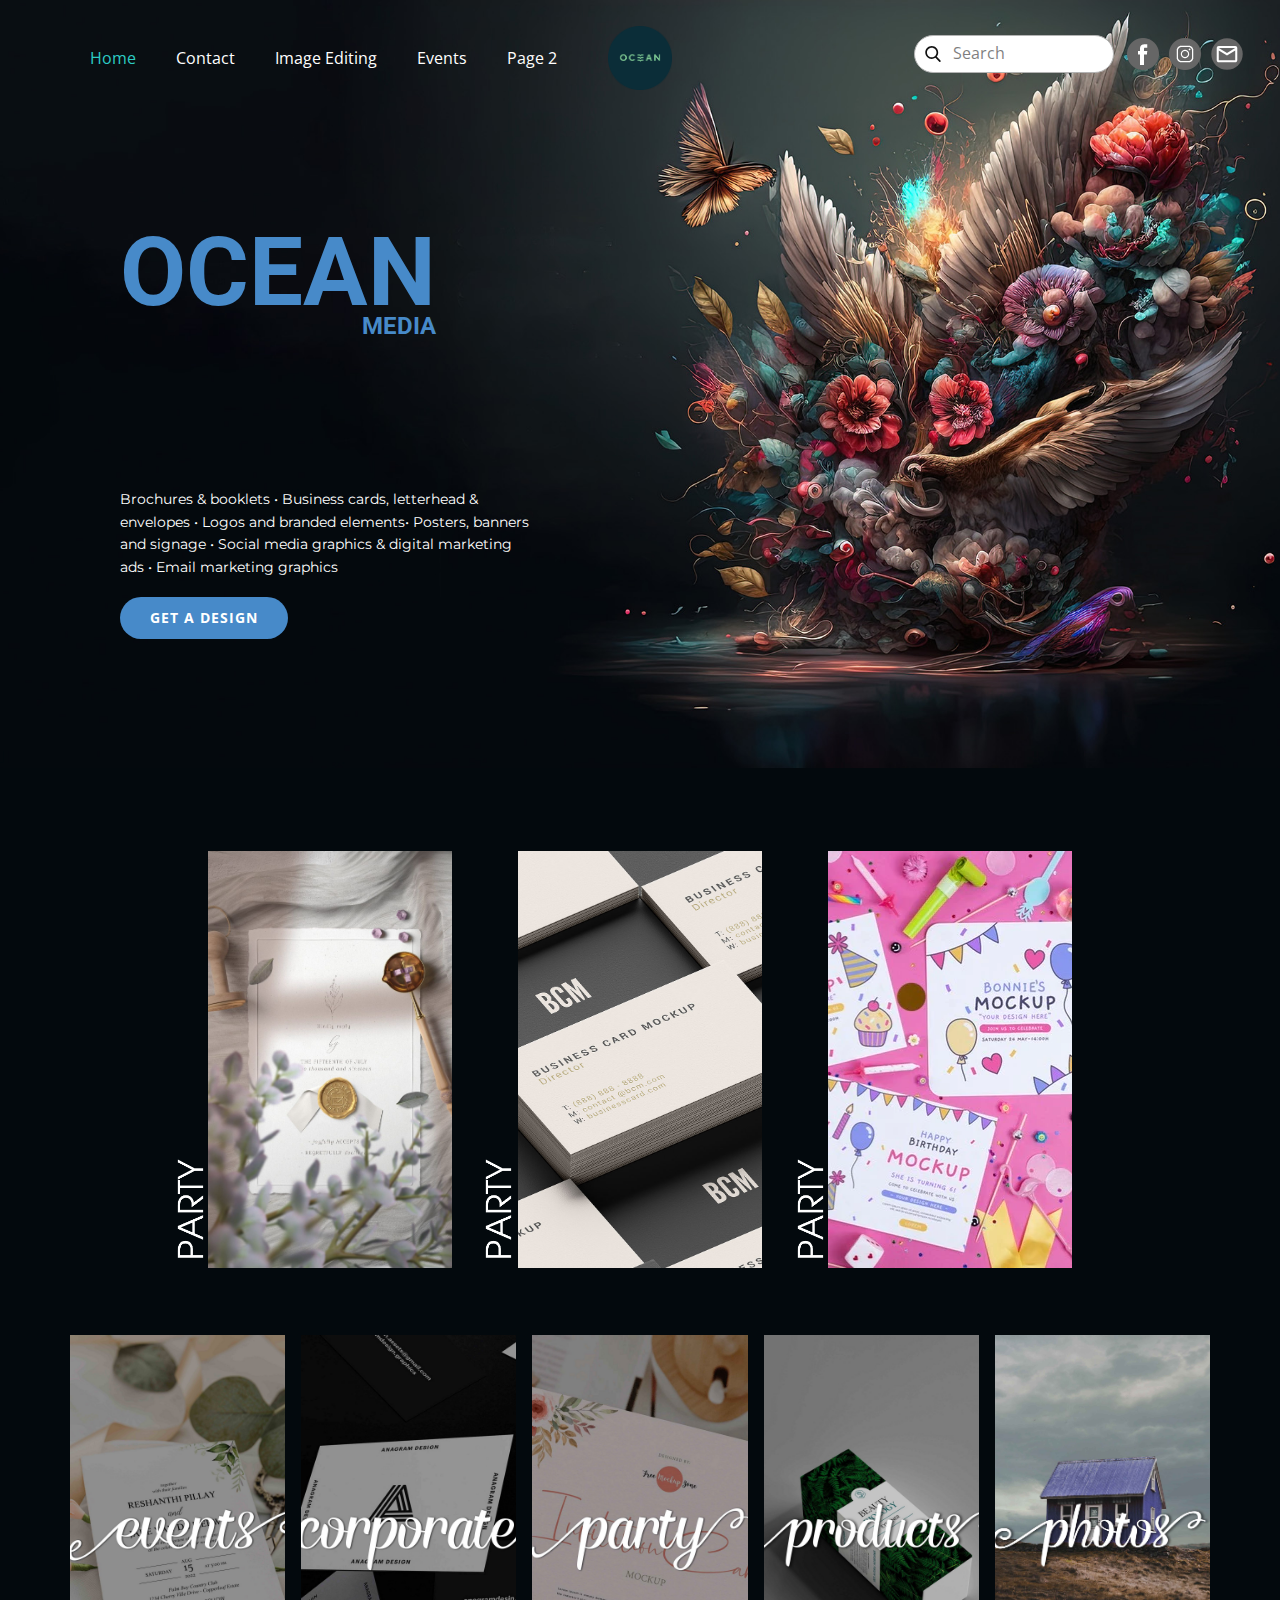
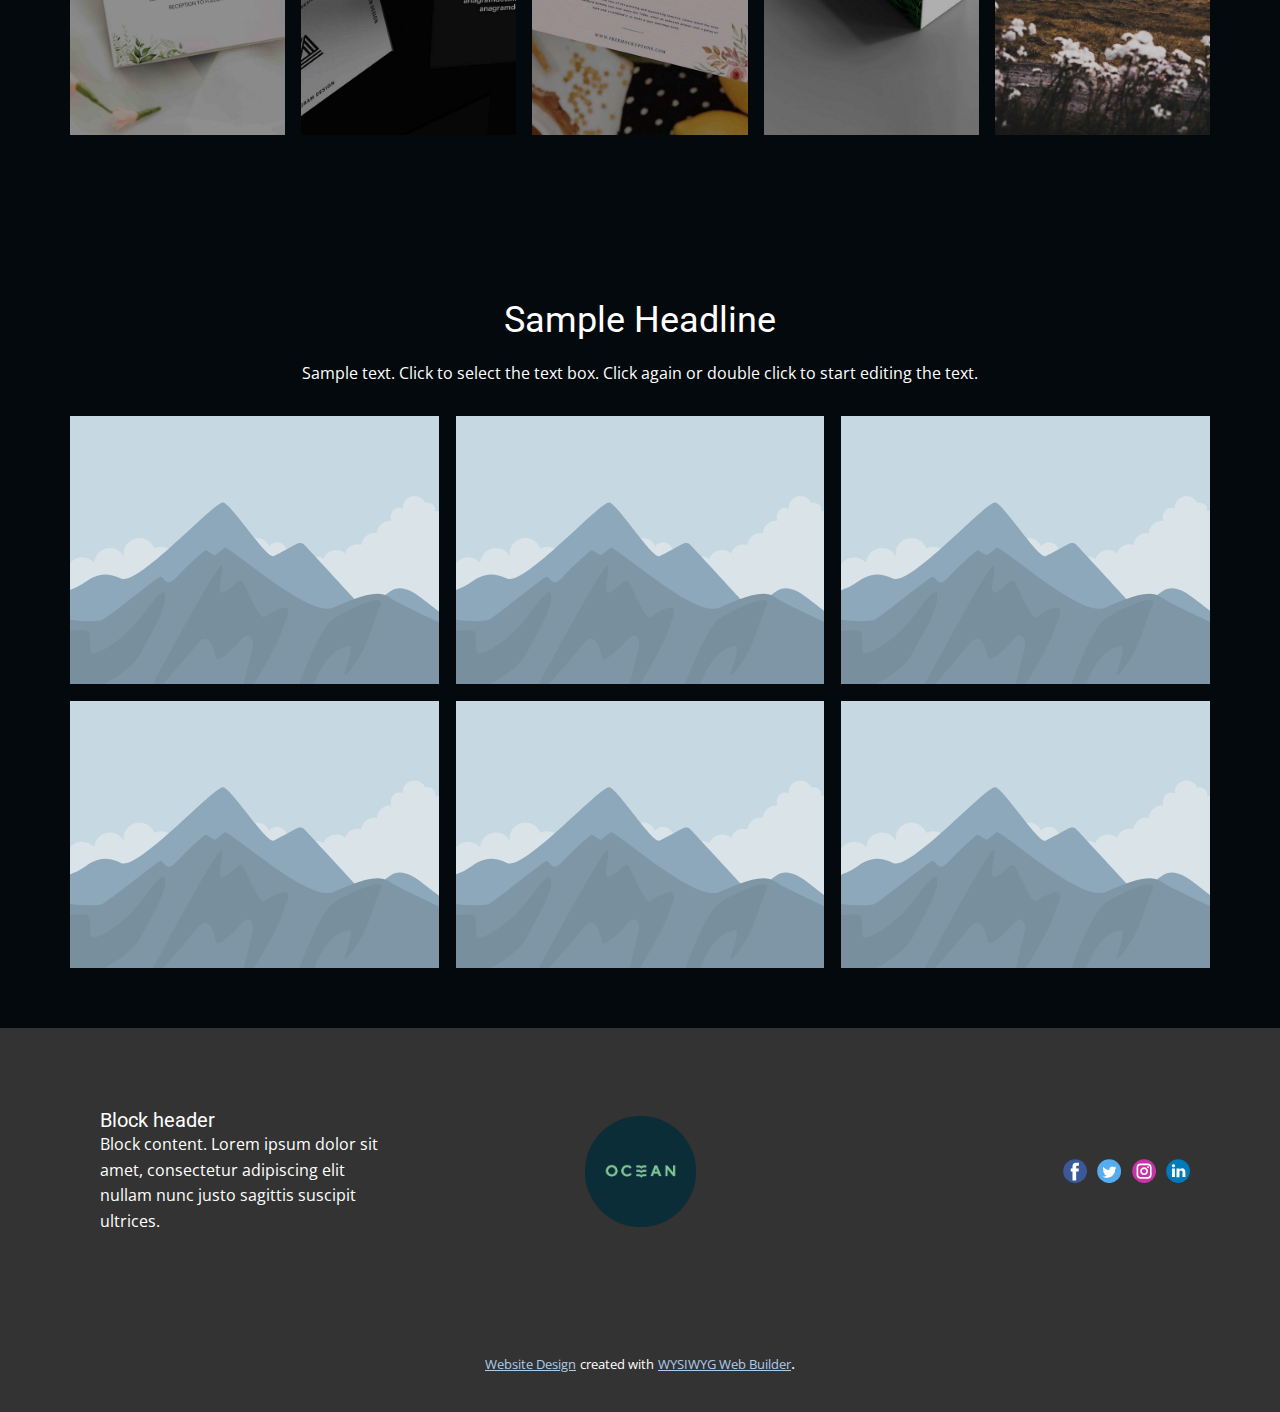
==== index.html @ 2e153760 "web" ====
<!DOCTYPE html>
<html style="font-size: 16px;" lang="en"><head>
    <meta name="viewport" content="width=device-width, initial-scale=1.0">
    <meta charset="utf-8">
    <meta name="keywords" content="OCEAN">
    <meta name="description" content="">
    <title>Home</title>
    <link rel="stylesheet" href="nicepage.css" media="screen">
<link rel="stylesheet" href="Home.css" media="screen">
    <script class="u-script" type="text/javascript" src="jquery.js" defer=""></script>
    <script class="u-script" type="text/javascript" src="nicepage.js" defer=""></script>
    <meta name="generator" content="Nicepage 5.3.2, nicepage.com">
    <link id="u-theme-google-font" rel="stylesheet" href="https://fonts.googleapis.com/css?family=Roboto:100,100i,300,300i,400,400i,500,500i,700,700i,900,900i|Open+Sans:300,300i,400,400i,500,500i,600,600i,700,700i,800,800i">
    <link id="u-page-google-font" rel="stylesheet" href="https://fonts.googleapis.com/css?family=Montserrat:100,100i,200,200i,300,300i,400,400i,500,500i,600,600i,700,700i,800,800i,900,900i">
    
    
    
    
    <script type="application/ld+json">{
		"@context": "http://schema.org",
		"@type": "Organization",
		"name": "",
		"logo": "images/OCEANLogoRound.png",
		"sameAs": [
				"https://facebook.com/name",
				"https://instagram.com/name"
		]
}</script>
    <meta name="theme-color" content="#478ac9">
    <meta property="og:title" content="Home">
    <meta property="og:type" content="website">
  </head>
  <body data-home-page="Home.html" data-home-page-title="Home" class="u-body u-overlap u-xl-mode" data-lang="en"><header class="u-clearfix u-header u-header" id="sec-d902"><div class="u-clearfix u-sheet u-sheet-1">
        <a href="https://nicepage.com" class="u-image u-logo u-image-1" data-image-width="2146" data-image-height="2146">
          <img src="images/OCEANLogoRound.png" class="u-logo-image u-logo-image-1">
        </a>
        <nav class="u-menu u-menu-dropdown u-offcanvas u-menu-1">
          <div class="menu-collapse" style="font-size: 1rem; letter-spacing: 0px;">
            <a class="u-button-style u-custom-left-right-menu-spacing u-custom-padding-bottom u-custom-text-active-color u-custom-text-color u-custom-text-hover-color u-custom-top-bottom-menu-spacing u-nav-link u-text-active-palette-1-base u-text-hover-palette-2-base" href="#">
              <svg class="u-svg-link" viewBox="0 0 24 24"><use xmlns:xlink="http://www.w3.org/1999/xlink" xlink:href="#menu-hamburger"></use></svg>
              <svg class="u-svg-content" version="1.1" id="menu-hamburger" viewBox="0 0 16 16" x="0px" y="0px" xmlns:xlink="http://www.w3.org/1999/xlink" xmlns="http://www.w3.org/2000/svg"><g><rect y="1" width="16" height="2"></rect><rect y="7" width="16" height="2"></rect><rect y="13" width="16" height="2"></rect>
</g></svg>
            </a>
          </div>
          <div class="u-nav-container">
            <ul class="u-nav u-unstyled u-nav-1"><li class="u-nav-item"><a class="u-button-style u-nav-link u-text-active-palette-4-base u-text-body-alt-color u-text-hover-palette-4-base" href="Home.html" style="padding: 10px 20px;">Home</a>
</li><li class="u-nav-item"><a class="u-button-style u-nav-link u-text-active-palette-4-base u-text-body-alt-color u-text-hover-palette-4-base" href="Contact.html" style="padding: 10px 20px;">Contact</a>
</li><li class="u-nav-item"><a class="u-button-style u-nav-link u-text-active-palette-4-base u-text-body-alt-color u-text-hover-palette-4-base" href="Image-Editing.html" style="padding: 10px 20px;">Image Editing</a>
</li><li class="u-nav-item"><a class="u-button-style u-nav-link u-text-active-palette-4-base u-text-body-alt-color u-text-hover-palette-4-base" href="Events.html" style="padding: 10px 20px;">Events</a>
</li><li class="u-nav-item"><a class="u-button-style u-nav-link u-text-active-palette-4-base u-text-body-alt-color u-text-hover-palette-4-base" href="Page-2.html" style="padding: 10px 20px;">Page 2</a>
</li></ul>
          </div>
          <div class="u-nav-container-collapse">
            <div class="u-black u-container-style u-inner-container-layout u-opacity u-opacity-95 u-sidenav">
              <div class="u-inner-container-layout u-sidenav-overflow">
                <div class="u-menu-close"></div>
                <ul class="u-align-center u-nav u-popupmenu-items u-unstyled u-nav-2"><li class="u-nav-item"><a class="u-button-style u-nav-link" href="Home.html">Home</a>
</li><li class="u-nav-item"><a class="u-button-style u-nav-link" href="Contact.html">Contact</a>
</li><li class="u-nav-item"><a class="u-button-style u-nav-link" href="Image-Editing.html">Image Editing</a>
</li><li class="u-nav-item"><a class="u-button-style u-nav-link" href="Events.html">Events</a>
</li><li class="u-nav-item"><a class="u-button-style u-nav-link" href="Page-2.html">Page 2</a>
</li></ul>
              </div>
            </div>
            <div class="u-black u-menu-overlay u-opacity u-opacity-70"></div>
          </div>
        </nav>
        <form action="#" method="get" class="u-border-1 u-border-grey-30 u-radius-50 u-search u-search-left u-white u-search-1">
          <button class="u-search-button" type="submit">
            <span class="u-search-icon u-spacing-10">
              <svg class="u-svg-link" preserveAspectRatio="xMidYMin slice" viewBox="0 0 56.966 56.966"><use xmlns:xlink="http://www.w3.org/1999/xlink" xlink:href="#svg-db01"></use></svg>
              <svg xmlns="http://www.w3.org/2000/svg" xmlns:xlink="http://www.w3.org/1999/xlink" version="1.1" id="svg-db01" x="0px" y="0px" viewBox="0 0 56.966 56.966" style="enable-background:new 0 0 56.966 56.966;" xml:space="preserve" class="u-svg-content"><path d="M55.146,51.887L41.588,37.786c3.486-4.144,5.396-9.358,5.396-14.786c0-12.682-10.318-23-23-23s-23,10.318-23,23  s10.318,23,23,23c4.761,0,9.298-1.436,13.177-4.162l13.661,14.208c0.571,0.593,1.339,0.92,2.162,0.92  c0.779,0,1.518-0.297,2.079-0.837C56.255,54.982,56.293,53.08,55.146,51.887z M23.984,6c9.374,0,17,7.626,17,17s-7.626,17-17,17  s-17-7.626-17-17S14.61,6,23.984,6z"></path></svg>
            </span>
          </button>
          <input class="u-search-input" type="search" name="search" value="" placeholder="Search">
        </form>
        <div class="u-social-icons u-spacing-10 u-social-icons-1">
          <a class="u-social-url" title="facebook" target="_blank" href="https://facebook.com/name"><span class="u-file-icon u-icon u-social-facebook u-social-icon u-text-grey-60 u-icon-1"><img src="images/145802-de82f9e6.png" alt=""></span>
          </a>
          <a class="u-social-url" title="instagram" target="_blank" href="https://instagram.com/name"><span class="u-file-icon u-icon u-social-icon u-social-instagram u-text-grey-60 u-icon-2"><img src="images/3955024-5289e082.png" alt=""></span>
          </a>
          <a class="u-social-url" target="_blank" data-type="Email" title="Email" href=""><span class="u-icon u-social-email u-social-icon u-text-grey-60 u-icon-3"><svg class="u-svg-link" preserveAspectRatio="xMidYMin slice" viewBox="0 0 112 112" style=""><use xmlns:xlink="http://www.w3.org/1999/xlink" xlink:href="#svg-9b75"></use></svg><svg class="u-svg-content" viewBox="0 0 112 112" x="0" y="0" id="svg-9b75"><circle fill="currentColor" cx="56.1" cy="56.1" r="55"></circle><path id="path3864" fill="#FFFFFF" d="M27.2,28h57.6c4,0,7.2,3.2,7.2,7.2l0,0v42.7c0,3.9-3.2,7.2-7.2,7.2l0,0H27.2
	c-4,0-7.2-3.2-7.2-7.2V35.2C20,31.1,23.2,28,27.2,28 M56,52.9l28.8-17.8H27.2L56,52.9 M27.2,77.7h57.6V43.5L56,61.3L27.2,43.5V77.7z
	"></path></svg></span>
          </a>
        </div>
      </div></header>
    <section class="u-clearfix u-valign-middle u-section-1" id="sec-f934">
      <div class="u-clearfix u-expanded-width u-layout-wrap u-layout-wrap-1">
        <div class="u-layout">
          <div class="u-layout-row">
            <div class="u-container-style u-image u-layout-cell u-size-60 u-image-1" data-image-width="1920" data-image-height="1080">
              <div class="u-container-layout u-container-layout-1">
                <h1 class="u-text u-text-default u-text-palette-1-base u-text-1">OCEAN</h1>
                <h4 class="u-text u-text-default u-text-palette-1-base u-text-2">MEDIA</h4>
                <p class="u-align-left u-custom-font u-font-montserrat u-text u-text-body-alt-color u-text-3"> Brochures &amp; booklets • Business cards, letterhead &amp; envelopes • Logos and branded elements• Posters, banners and signage • Social media graphics &amp; digital marketing ads • Email marketing graphics</p>
                <a href="https://nicepage.com/website-design" class="u-border-2 u-border-grey-75 u-btn u-btn-round u-button-style u-hover-palette-1-light-1 u-palette-1-base u-radius-50 u-btn-1">GET A DESIGN</a>
              </div>
            </div>
          </div>
        </div>
      </div>
    </section>
    <section class="u-clearfix u-custom-color-1 u-section-2" id="sec-34e7">
      <div class="u-clearfix u-sheet u-sheet-1">
        <div class="u-clearfix u-gutter-66 u-layout-wrap u-layout-wrap-1">
          <div class="u-layout">
            <div class="u-layout-row">
              <div class="u-container-align-center u-container-style u-image u-layout-cell u-size-20 u-image-1" data-image-width="1538" data-image-height="2048">
                <div class="u-container-layout u-container-layout-1"></div>
              </div>
              <div class="u-container-style u-image u-layout-cell u-size-20 u-image-2" data-image-width="1600" data-image-height="1161">
                <div class="u-container-layout u-container-layout-2">
                  <img class="u-image u-image-contain u-image-default u-image-3" src="images/partytxt.png" alt="" data-image-width="131" data-image-height="477">
                </div>
              </div>
              <div class="u-container-align-center u-container-style u-image u-layout-cell u-size-20 u-image-4" data-image-width="626" data-image-height="417">
                <div class="u-container-layout u-container-layout-3"></div>
              </div>
            </div>
          </div>
        </div>
        <img class="u-image u-image-contain u-image-default u-image-5" src="images/partytxt.png" alt="" data-image-width="131" data-image-height="477">
        <img class="u-image u-image-contain u-image-default u-image-6" src="images/partytxt.png" alt="" data-image-width="131" data-image-height="477">
        <div class="u-clearfix u-expanded-width u-gutter-16 u-layout-wrap u-layout-wrap-2">
          <div class="u-layout">
            <div class="u-layout-row">
              <div class="u-container-style u-image u-layout-cell u-size-12 u-image-7" data-image-width="3648" data-image-height="5472">
                <div class="u-container-layout u-container-layout-4"></div>
              </div>
              <div class="u-container-align-center u-container-style u-image u-layout-cell u-size-12 u-image-8" data-image-width="3648" data-image-height="5472">
                <div class="u-container-layout u-container-layout-5"></div>
              </div>
              <div class="u-container-align-center u-container-style u-image u-layout-cell u-size-12 u-image-9" data-image-width="3648" data-image-height="5472">
                <div class="u-container-layout u-container-layout-6"></div>
              </div>
              <div class="u-container-align-center u-container-style u-image u-layout-cell u-size-12 u-image-10" data-image-width="2480" data-image-height="3508">
                <div class="u-container-layout u-container-layout-7"></div>
              </div>
              <div class="u-container-align-center u-container-style u-image u-layout-cell u-size-12 u-image-11" data-image-width="2480" data-image-height="3508">
                <div class="u-container-layout u-container-layout-8"></div>
              </div>
            </div>
          </div>
        </div>
      </div>
    </section>
    <section class="u-align-center u-clearfix u-custom-color-1 u-section-3" id="sec-a74d">
      <div class="u-clearfix u-sheet u-valign-middle u-sheet-1">
        <h2 class="u-text u-text-default u-text-1">Sample Headline</h2>
        <p class="u-text u-text-2">Sample text. Click to select the text box. Click again or double click to start editing the text.</p>
        <div class="u-expanded-width u-gallery u-layout-grid u-lightbox u-show-text-on-hover u-gallery-1">
          <div class="u-gallery-inner u-gallery-inner-1">
            <div class="u-effect-fade u-gallery-item">
              <div class="u-back-slide">
                <img class="u-back-image u-expanded" src="[data-uri]">
              </div>
              <div class="u-over-slide u-shading u-over-slide-1">
                <h3 class="u-gallery-heading"></h3>
                <p class="u-gallery-text"></p>
              </div>
            </div>
            <div class="u-effect-fade u-gallery-item">
              <div class="u-back-slide">
                <img class="u-back-image u-expanded" src="[data-uri]">
              </div>
              <div class="u-over-slide u-shading u-over-slide-2">
                <h3 class="u-gallery-heading"></h3>
                <p class="u-gallery-text"></p>
              </div>
            </div>
            <div class="u-effect-fade u-gallery-item">
              <div class="u-back-slide">
                <img class="u-back-image u-expanded" src="[data-uri]">
              </div>
              <div class="u-over-slide u-shading u-over-slide-3">
                <h3 class="u-gallery-heading"></h3>
                <p class="u-gallery-text"></p>
              </div>
            </div>
            <div class="u-effect-fade u-gallery-item">
              <div class="u-back-slide">
                <img class="u-back-image u-expanded" src="[data-uri]">
              </div>
              <div class="u-over-slide u-shading u-over-slide-4">
                <h3 class="u-gallery-heading"></h3>
                <p class="u-gallery-text"></p>
              </div>
            </div>
            <div class="u-effect-fade u-gallery-item">
              <div class="u-back-slide">
                <img class="u-back-image u-expanded" src="[data-uri]">
              </div>
              <div class="u-over-slide u-shading u-over-slide-5">
                <h3 class="u-gallery-heading"></h3>
                <p class="u-gallery-text"></p>
              </div>
            </div>
            <div class="u-effect-fade u-gallery-item">
              <div class="u-back-slide">
                <img class="u-back-image u-expanded" src="[data-uri]">
              </div>
              <div class="u-over-slide u-shading u-over-slide-6">
                <h3 class="u-gallery-heading"></h3>
                <p class="u-gallery-text"></p>
              </div>
            </div>
          </div>
        </div>
      </div>
    </section>
    
    
    <footer class="u-clearfix u-footer u-grey-80" id="sec-b3ea"><div class="u-clearfix u-sheet u-sheet-1">
        <div class="u-clearfix u-expanded-width u-gutter-30 u-layout-wrap u-layout-wrap-1">
          <div class="u-gutter-0 u-layout">
            <div class="u-layout-row">
              <div class="u-align-center-sm u-align-center-xs u-align-left-md u-align-left-xl u-container-style u-layout-cell u-left-cell u-size-20 u-size-30-md u-layout-cell-1">
                <div class="u-container-layout u-valign-middle u-container-layout-1"><!--position-->
                  <div data-position="" class="u-position"><!--block-->
                    <div class="u-block">
                      <div class="u-block-container u-clearfix"><!--block_header-->
                        <h5 class="u-block-header u-text"><!--block_header_content--> Block header <!--/block_header_content--></h5><!--/block_header--><!--block_content-->
                        <div class="u-block-content u-text"><!--block_content_content--> Block content. Lorem ipsum dolor sit amet, consectetur adipiscing elit nullam nunc justo sagittis suscipit ultrices. <!--/block_content_content--></div><!--/block_content-->
                      </div>
                    </div><!--/block-->
                  </div><!--/position-->
                </div>
              </div>
              <div class="u-align-center-sm u-align-right-md u-container-style u-layout-cell u-size-20 u-size-30-md u-layout-cell-2">
                <div class="u-container-layout u-valign-middle u-container-layout-2">
                  <a href="https://nicepage.com" class="u-image u-logo u-image-1" data-image-width="2146" data-image-height="2146">
                    <img src="images/OCEANLogoRound.png" class="u-logo-image u-logo-image-1">
                  </a>
                </div>
              </div>
              <div class="u-align-center-sm u-align-center-xs u-align-left-md u-align-right-lg u-align-right-xl u-container-style u-layout-cell u-right-cell u-size-20 u-size-30-md u-layout-cell-3">
                <div class="u-container-layout u-valign-middle u-container-layout-3">
                  <div class="u-social-icons u-spacing-10 u-social-icons-1">
                    <a class="u-social-url" title="facebook" target="_blank" href=""><span class="u-icon u-social-facebook u-social-icon u-icon-1"><svg class="u-svg-link" preserveAspectRatio="xMidYMin slice" viewBox="0 0 112 112" style=""><use xmlns:xlink="http://www.w3.org/1999/xlink" xlink:href="#svg-a884"></use></svg><svg class="u-svg-content" viewBox="0 0 112 112" x="0" y="0" id="svg-a884"><circle fill="currentColor" cx="56.1" cy="56.1" r="55"></circle><path fill="#FFFFFF" d="M73.5,31.6h-9.1c-1.4,0-3.6,0.8-3.6,3.9v8.5h12.6L72,58.3H60.8v40.8H43.9V58.3h-8V43.9h8v-9.2
      c0-6.7,3.1-17,17-17h12.5v13.9H73.5z"></path></svg></span>
                    </a>
                    <a class="u-social-url" title="twitter" target="_blank" href=""><span class="u-icon u-social-icon u-social-twitter u-icon-2"><svg class="u-svg-link" preserveAspectRatio="xMidYMin slice" viewBox="0 0 112 112" style=""><use xmlns:xlink="http://www.w3.org/1999/xlink" xlink:href="#svg-f8f7"></use></svg><svg class="u-svg-content" viewBox="0 0 112 112" x="0" y="0" id="svg-f8f7"><circle fill="currentColor" class="st0" cx="56.1" cy="56.1" r="55"></circle><path fill="#FFFFFF" d="M83.8,47.3c0,0.6,0,1.2,0,1.7c0,17.7-13.5,38.2-38.2,38.2C38,87.2,31,85,25,81.2c1,0.1,2.1,0.2,3.2,0.2
      c6.3,0,12.1-2.1,16.7-5.7c-5.9-0.1-10.8-4-12.5-9.3c0.8,0.2,1.7,0.2,2.5,0.2c1.2,0,2.4-0.2,3.5-0.5c-6.1-1.2-10.8-6.7-10.8-13.1
      c0-0.1,0-0.1,0-0.2c1.8,1,3.9,1.6,6.1,1.7c-3.6-2.4-6-6.5-6-11.2c0-2.5,0.7-4.8,1.8-6.7c6.6,8.1,16.5,13.5,27.6,14
      c-0.2-1-0.3-2-0.3-3.1c0-7.4,6-13.4,13.4-13.4c3.9,0,7.3,1.6,9.8,4.2c3.1-0.6,5.9-1.7,8.5-3.3c-1,3.1-3.1,5.8-5.9,7.4
      c2.7-0.3,5.3-1,7.7-2.1C88.7,43,86.4,45.4,83.8,47.3z"></path></svg></span>
                    </a>
                    <a class="u-social-url" title="instagram" target="_blank" href=""><span class="u-icon u-social-icon u-social-instagram u-icon-3"><svg class="u-svg-link" preserveAspectRatio="xMidYMin slice" viewBox="0 0 112 112" style=""><use xmlns:xlink="http://www.w3.org/1999/xlink" xlink:href="#svg-184e"></use></svg><svg class="u-svg-content" viewBox="0 0 112 112" x="0" y="0" id="svg-184e"><circle fill="currentColor" cx="56.1" cy="56.1" r="55"></circle><path fill="#FFFFFF" d="M55.9,38.2c-9.9,0-17.9,8-17.9,17.9C38,66,46,74,55.9,74c9.9,0,17.9-8,17.9-17.9C73.8,46.2,65.8,38.2,55.9,38.2
      z M55.9,66.4c-5.7,0-10.3-4.6-10.3-10.3c-0.1-5.7,4.6-10.3,10.3-10.3c5.7,0,10.3,4.6,10.3,10.3C66.2,61.8,61.6,66.4,55.9,66.4z"></path><path fill="#FFFFFF" d="M74.3,33.5c-2.3,0-4.2,1.9-4.2,4.2s1.9,4.2,4.2,4.2s4.2-1.9,4.2-4.2S76.6,33.5,74.3,33.5z"></path><path fill="#FFFFFF" d="M73.1,21.3H38.6c-9.7,0-17.5,7.9-17.5,17.5v34.5c0,9.7,7.9,17.6,17.5,17.6h34.5c9.7,0,17.5-7.9,17.5-17.5V38.8
      C90.6,29.1,82.7,21.3,73.1,21.3z M83,73.3c0,5.5-4.5,9.9-9.9,9.9H38.6c-5.5,0-9.9-4.5-9.9-9.9V38.8c0-5.5,4.5-9.9,9.9-9.9h34.5
      c5.5,0,9.9,4.5,9.9,9.9V73.3z"></path></svg></span>
                    </a>
                    <a class="u-social-url" title="linkedin" target="_blank" href=""><span class="u-icon u-social-icon u-social-linkedin u-icon-4"><svg class="u-svg-link" preserveAspectRatio="xMidYMin slice" viewBox="0 0 112 112" style=""><use xmlns:xlink="http://www.w3.org/1999/xlink" xlink:href="#svg-9652"></use></svg><svg class="u-svg-content" viewBox="0 0 112 112" x="0" y="0" id="svg-9652"><circle fill="currentColor" cx="56.1" cy="56.1" r="55"></circle><path fill="#FFFFFF" d="M41.3,83.7H27.9V43.4h13.4V83.7z M34.6,37.9L34.6,37.9c-4.6,0-7.5-3.1-7.5-7c0-4,3-7,7.6-7s7.4,3,7.5,7
      C42.2,34.8,39.2,37.9,34.6,37.9z M89.6,83.7H76.2V62.2c0-5.4-1.9-9.1-6.8-9.1c-3.7,0-5.9,2.5-6.9,4.9c-0.4,0.9-0.4,2.1-0.4,3.3v22.5
      H48.7c0,0,0.2-36.5,0-40.3h13.4v5.7c1.8-2.7,5-6.7,12.1-6.7c8.8,0,15.4,5.8,15.4,18.1V83.7z"></path></svg></span>
                    </a>
                  </div>
                </div>
              </div>
            </div>
          </div>
        </div>
      </div></footer>
    <section class="u-backlink u-clearfix u-grey-80">
      <a class="u-link" href="https://nicepage.com/website-design" target="_blank">
        <span>Website Design</span>
      </a>
      <p class="u-text">
        <span>created with</span>
      </p>
      <a class="u-link" href="" target="_blank">
        <span>WYSIWYG Web Builder</span>
      </a>. 
    </section>
  
</body></html>
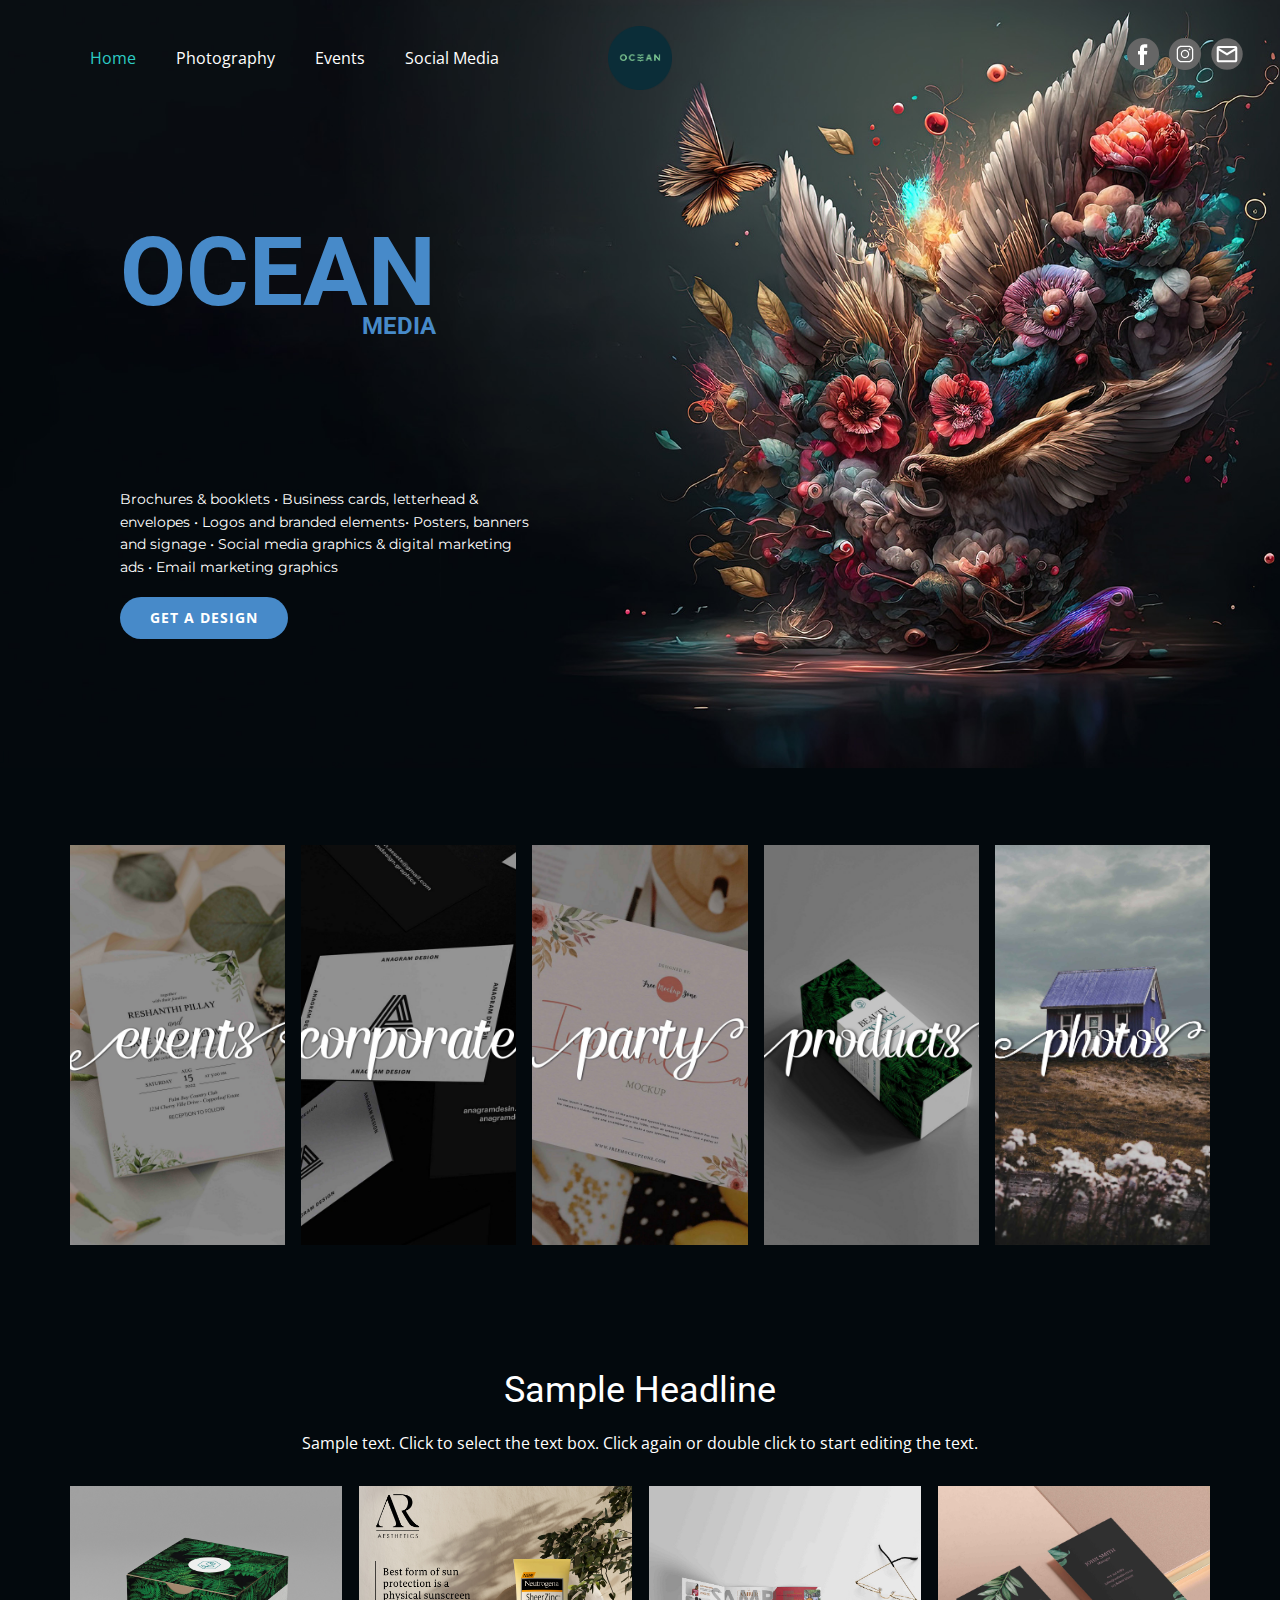
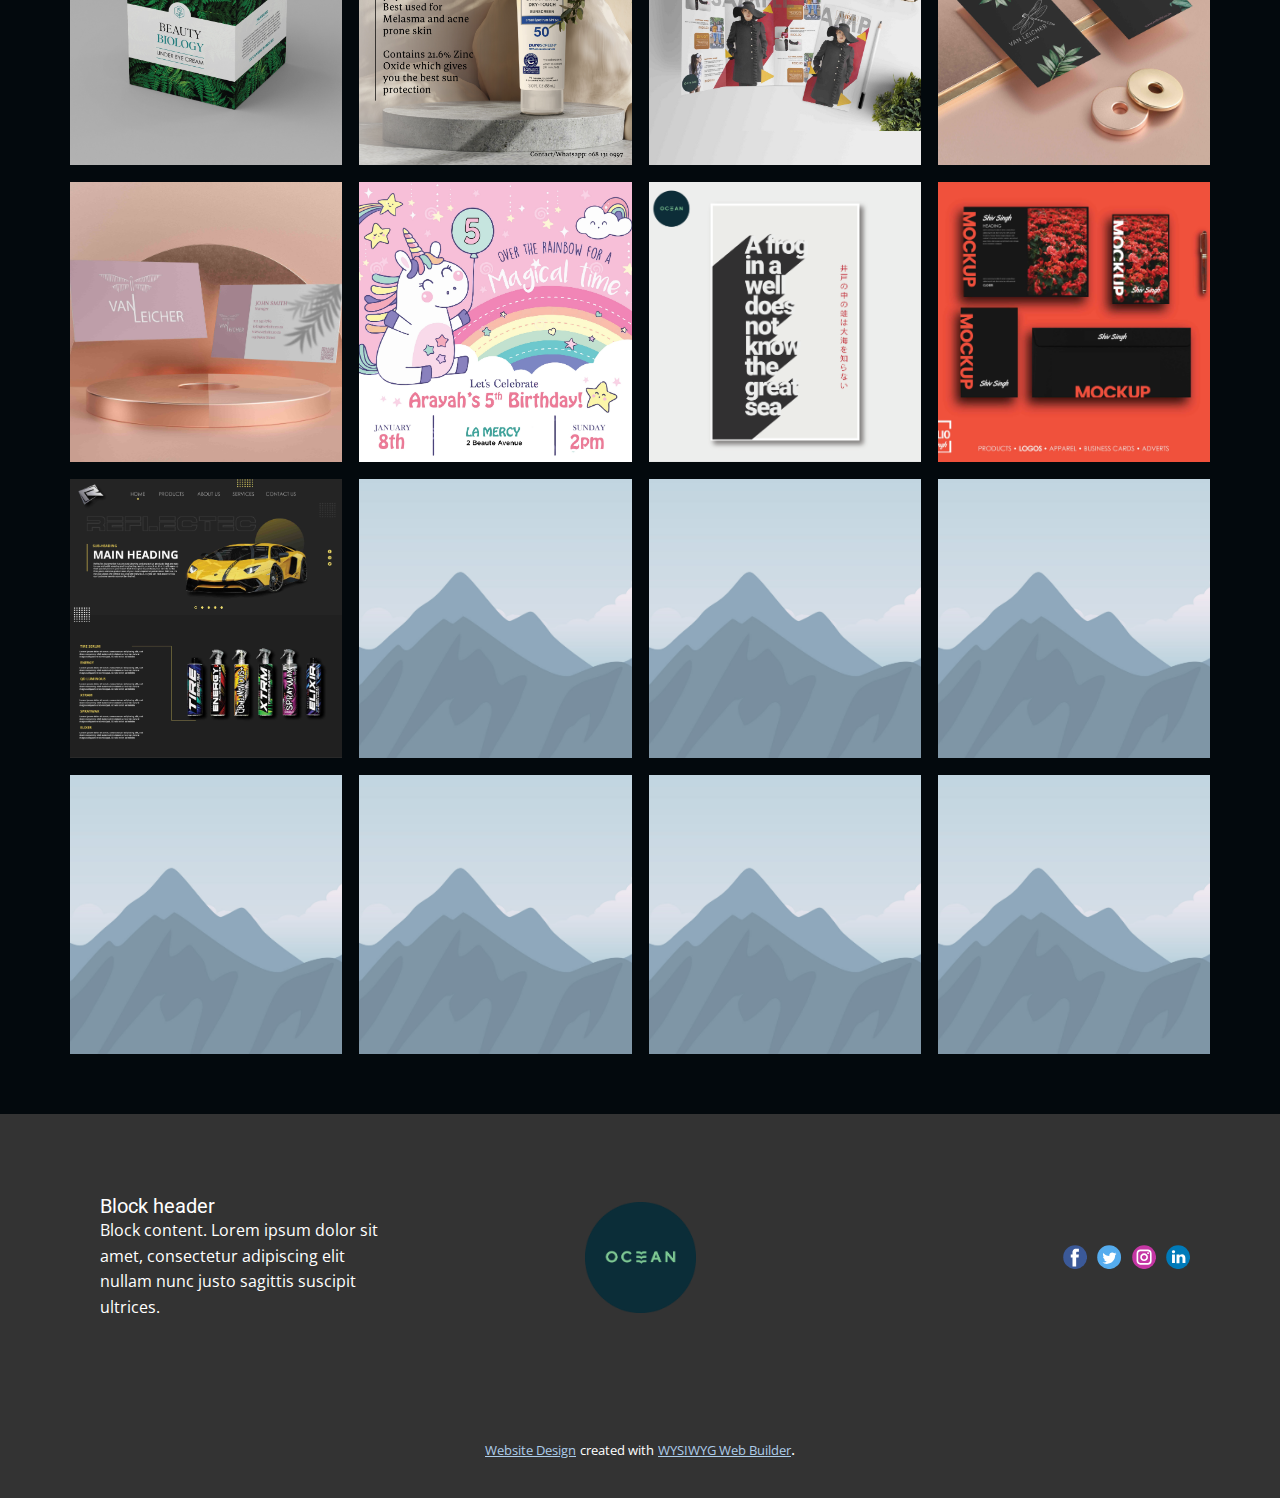
==== commit 36dd6bce: "Update" ====
--- a/index.html
+++ b/index.html
@@ -9,7 +9,7 @@
 <link rel="stylesheet" href="Home.css" media="screen">
     <script class="u-script" type="text/javascript" src="jquery.js" defer=""></script>
     <script class="u-script" type="text/javascript" src="nicepage.js" defer=""></script>
-    <meta name="generator" content="Nicepage 5.3.2, nicepage.com">
+    <meta name="generator" content="Nicepage 5.4.4, nicepage.com">
     <link id="u-theme-google-font" rel="stylesheet" href="https://fonts.googleapis.com/css?family=Roboto:100,100i,300,300i,400,400i,500,500i,700,700i,900,900i|Open+Sans:300,300i,400,400i,500,500i,600,600i,700,700i,800,800i">
     <link id="u-page-google-font" rel="stylesheet" href="https://fonts.googleapis.com/css?family=Montserrat:100,100i,200,200i,300,300i,400,400i,500,500i,600,600i,700,700i,800,800i,900,900i">
     
@@ -29,7 +29,7 @@
     <meta name="theme-color" content="#478ac9">
     <meta property="og:title" content="Home">
     <meta property="og:type" content="website">
-  </head>
+  <meta data-intl-tel-input-cdn-path="intlTelInput/"></head>
   <body data-home-page="Home.html" data-home-page-title="Home" class="u-body u-overlap u-xl-mode" data-lang="en"><header class="u-clearfix u-header u-header" id="sec-d902"><div class="u-clearfix u-sheet u-sheet-1">
         <a href="https://nicepage.com" class="u-image u-logo u-image-1" data-image-width="2146" data-image-height="2146">
           <img src="images/OCEANLogoRound.png" class="u-logo-image u-logo-image-1">
@@ -44,10 +44,9 @@
           </div>
           <div class="u-nav-container">
             <ul class="u-nav u-unstyled u-nav-1"><li class="u-nav-item"><a class="u-button-style u-nav-link u-text-active-palette-4-base u-text-body-alt-color u-text-hover-palette-4-base" href="Home.html" style="padding: 10px 20px;">Home</a>
-</li><li class="u-nav-item"><a class="u-button-style u-nav-link u-text-active-palette-4-base u-text-body-alt-color u-text-hover-palette-4-base" href="Contact.html" style="padding: 10px 20px;">Contact</a>
-</li><li class="u-nav-item"><a class="u-button-style u-nav-link u-text-active-palette-4-base u-text-body-alt-color u-text-hover-palette-4-base" href="Image-Editing.html" style="padding: 10px 20px;">Image Editing</a>
+</li><li class="u-nav-item"><a class="u-button-style u-nav-link u-text-active-palette-4-base u-text-body-alt-color u-text-hover-palette-4-base" href="Photography.html" style="padding: 10px 20px;">Photography</a>
 </li><li class="u-nav-item"><a class="u-button-style u-nav-link u-text-active-palette-4-base u-text-body-alt-color u-text-hover-palette-4-base" href="Events.html" style="padding: 10px 20px;">Events</a>
-</li><li class="u-nav-item"><a class="u-button-style u-nav-link u-text-active-palette-4-base u-text-body-alt-color u-text-hover-palette-4-base" href="Page-2.html" style="padding: 10px 20px;">Page 2</a>
+</li><li class="u-nav-item"><a class="u-button-style u-nav-link u-text-active-palette-4-base u-text-body-alt-color u-text-hover-palette-4-base" href="Social-Media.html" style="padding: 10px 20px;">Social Media</a>
 </li></ul>
           </div>
           <div class="u-nav-container-collapse">
@@ -55,25 +54,15 @@
               <div class="u-inner-container-layout u-sidenav-overflow">
                 <div class="u-menu-close"></div>
                 <ul class="u-align-center u-nav u-popupmenu-items u-unstyled u-nav-2"><li class="u-nav-item"><a class="u-button-style u-nav-link" href="Home.html">Home</a>
-</li><li class="u-nav-item"><a class="u-button-style u-nav-link" href="Contact.html">Contact</a>
-</li><li class="u-nav-item"><a class="u-button-style u-nav-link" href="Image-Editing.html">Image Editing</a>
+</li><li class="u-nav-item"><a class="u-button-style u-nav-link" href="Photography.html">Photography</a>
 </li><li class="u-nav-item"><a class="u-button-style u-nav-link" href="Events.html">Events</a>
-</li><li class="u-nav-item"><a class="u-button-style u-nav-link" href="Page-2.html">Page 2</a>
+</li><li class="u-nav-item"><a class="u-button-style u-nav-link" href="Social-Media.html">Social Media</a>
 </li></ul>
               </div>
             </div>
             <div class="u-black u-menu-overlay u-opacity u-opacity-70"></div>
           </div>
         </nav>
-        <form action="#" method="get" class="u-border-1 u-border-grey-30 u-radius-50 u-search u-search-left u-white u-search-1">
-          <button class="u-search-button" type="submit">
-            <span class="u-search-icon u-spacing-10">
-              <svg class="u-svg-link" preserveAspectRatio="xMidYMin slice" viewBox="0 0 56.966 56.966"><use xmlns:xlink="http://www.w3.org/1999/xlink" xlink:href="#svg-db01"></use></svg>
-              <svg xmlns="http://www.w3.org/2000/svg" xmlns:xlink="http://www.w3.org/1999/xlink" version="1.1" id="svg-db01" x="0px" y="0px" viewBox="0 0 56.966 56.966" style="enable-background:new 0 0 56.966 56.966;" xml:space="preserve" class="u-svg-content"><path d="M55.146,51.887L41.588,37.786c3.486-4.144,5.396-9.358,5.396-14.786c0-12.682-10.318-23-23-23s-23,10.318-23,23  s10.318,23,23,23c4.761,0,9.298-1.436,13.177-4.162l13.661,14.208c0.571,0.593,1.339,0.92,2.162,0.92  c0.779,0,1.518-0.297,2.079-0.837C56.255,54.982,56.293,53.08,55.146,51.887z M23.984,6c9.374,0,17,7.626,17,17s-7.626,17-17,17  s-17-7.626-17-17S14.61,6,23.984,6z"></path></svg>
-            </span>
-          </button>
-          <input class="u-search-input" type="search" name="search" value="" placeholder="Search">
-        </form>
         <div class="u-social-icons u-spacing-10 u-social-icons-1">
           <a class="u-social-url" title="facebook" target="_blank" href="https://facebook.com/name"><span class="u-file-icon u-icon u-social-facebook u-social-icon u-text-grey-60 u-icon-1"><img src="images/145802-de82f9e6.png" alt=""></span>
           </a>
@@ -85,7 +74,7 @@
           </a>
         </div>
       </div></header>
-    <section class="u-clearfix u-valign-middle u-section-1" id="sec-f934">
+    <section class="u-clearfix u-valign-middle-lg u-valign-middle-md u-valign-middle-sm u-valign-middle-xl u-section-1" id="sec-f934">
       <div class="u-clearfix u-expanded-width u-layout-wrap u-layout-wrap-1">
         <div class="u-layout">
           <div class="u-layout-row">
@@ -103,42 +92,23 @@
     </section>
     <section class="u-clearfix u-custom-color-1 u-section-2" id="sec-34e7">
       <div class="u-clearfix u-sheet u-sheet-1">
-        <div class="u-clearfix u-gutter-66 u-layout-wrap u-layout-wrap-1">
+        <div class="u-clearfix u-expanded-width u-gutter-16 u-layout-wrap u-layout-wrap-1">
           <div class="u-layout">
             <div class="u-layout-row">
-              <div class="u-container-align-center u-container-style u-image u-layout-cell u-size-20 u-image-1" data-image-width="1538" data-image-height="2048">
+              <div class="u-container-style u-image u-layout-cell u-size-12 u-image-1" data-image-width="3648" data-image-height="5472">
                 <div class="u-container-layout u-container-layout-1"></div>
               </div>
-              <div class="u-container-style u-image u-layout-cell u-size-20 u-image-2" data-image-width="1600" data-image-height="1161">
-                <div class="u-container-layout u-container-layout-2">
-                  <img class="u-image u-image-contain u-image-default u-image-3" src="images/partytxt.png" alt="" data-image-width="131" data-image-height="477">
-                </div>
-              </div>
-              <div class="u-container-align-center u-container-style u-image u-layout-cell u-size-20 u-image-4" data-image-width="626" data-image-height="417">
+              <div class="u-container-align-center u-container-style u-image u-layout-cell u-size-12 u-image-2" data-image-width="3648" data-image-height="5472">
+                <div class="u-container-layout u-container-layout-2"></div>
+              </div>
+              <div class="u-container-align-center u-container-style u-image u-layout-cell u-size-12 u-image-3" data-image-width="3648" data-image-height="5472">
                 <div class="u-container-layout u-container-layout-3"></div>
               </div>
-            </div>
-          </div>
-        </div>
-        <img class="u-image u-image-contain u-image-default u-image-5" src="images/partytxt.png" alt="" data-image-width="131" data-image-height="477">
-        <img class="u-image u-image-contain u-image-default u-image-6" src="images/partytxt.png" alt="" data-image-width="131" data-image-height="477">
-        <div class="u-clearfix u-expanded-width u-gutter-16 u-layout-wrap u-layout-wrap-2">
-          <div class="u-layout">
-            <div class="u-layout-row">
-              <div class="u-container-style u-image u-layout-cell u-size-12 u-image-7" data-image-width="3648" data-image-height="5472">
+              <div class="u-container-align-center u-container-style u-image u-layout-cell u-size-12 u-image-4" data-image-width="2480" data-image-height="3508">
                 <div class="u-container-layout u-container-layout-4"></div>
               </div>
-              <div class="u-container-align-center u-container-style u-image u-layout-cell u-size-12 u-image-8" data-image-width="3648" data-image-height="5472">
+              <div class="u-container-align-center u-container-style u-image u-layout-cell u-size-12 u-image-5" data-image-width="2480" data-image-height="3508">
                 <div class="u-container-layout u-container-layout-5"></div>
-              </div>
-              <div class="u-container-align-center u-container-style u-image u-layout-cell u-size-12 u-image-9" data-image-width="3648" data-image-height="5472">
-                <div class="u-container-layout u-container-layout-6"></div>
-              </div>
-              <div class="u-container-align-center u-container-style u-image u-layout-cell u-size-12 u-image-10" data-image-width="2480" data-image-height="3508">
-                <div class="u-container-layout u-container-layout-7"></div>
-              </div>
-              <div class="u-container-align-center u-container-style u-image u-layout-cell u-size-12 u-image-11" data-image-width="2480" data-image-height="3508">
-                <div class="u-container-layout u-container-layout-8"></div>
               </div>
             </div>
           </div>
@@ -152,8 +122,8 @@
         <div class="u-expanded-width u-gallery u-layout-grid u-lightbox u-show-text-on-hover u-gallery-1">
           <div class="u-gallery-inner u-gallery-inner-1">
             <div class="u-effect-fade u-gallery-item">
-              <div class="u-back-slide">
-                <img class="u-back-image u-expanded" src="[data-uri]">
+              <div class="u-back-slide" data-image-width="2500" data-image-height="2500">
+                <img class="u-back-image u-expanded" src="images/Package2.jpg">
               </div>
               <div class="u-over-slide u-shading u-over-slide-1">
                 <h3 class="u-gallery-heading"></h3>
@@ -161,8 +131,8 @@
               </div>
             </div>
             <div class="u-effect-fade u-gallery-item">
-              <div class="u-back-slide">
-                <img class="u-back-image u-expanded" src="[data-uri]">
+              <div class="u-back-slide" data-image-width="1080" data-image-height="1080">
+                <img class="u-back-image u-expanded" src="images/Neutrogena1copy-100.jpg">
               </div>
               <div class="u-over-slide u-shading u-over-slide-2">
                 <h3 class="u-gallery-heading"></h3>
@@ -170,8 +140,8 @@
               </div>
             </div>
             <div class="u-effect-fade u-gallery-item">
-              <div class="u-back-slide">
-                <img class="u-back-image u-expanded" src="[data-uri]">
+              <div class="u-back-slide" data-image-width="5000" data-image-height="5251">
+                <img class="u-back-image u-expanded" src="images/FreeTrifoldBrochureMockup.jpg">
               </div>
               <div class="u-over-slide u-shading u-over-slide-3">
                 <h3 class="u-gallery-heading"></h3>
@@ -179,8 +149,8 @@
               </div>
             </div>
             <div class="u-effect-fade u-gallery-item">
-              <div class="u-back-slide">
-                <img class="u-back-image u-expanded" src="[data-uri]">
+              <div class="u-back-slide" data-image-width="3000" data-image-height="3200">
+                <img class="u-back-image u-expanded" src="images/BusinessCardTemplate3.jpg">
               </div>
               <div class="u-over-slide u-shading u-over-slide-4">
                 <h3 class="u-gallery-heading"></h3>
@@ -188,8 +158,8 @@
               </div>
             </div>
             <div class="u-effect-fade u-gallery-item">
-              <div class="u-back-slide">
-                <img class="u-back-image u-expanded" src="[data-uri]">
+              <div class="u-back-slide" data-image-width="3600" data-image-height="3000">
+                <img class="u-back-image u-expanded" src="images/BusinessCardTemplate2.jpg">
               </div>
               <div class="u-over-slide u-shading u-over-slide-5">
                 <h3 class="u-gallery-heading"></h3>
@@ -197,10 +167,100 @@
               </div>
             </div>
             <div class="u-effect-fade u-gallery-item">
-              <div class="u-back-slide">
-                <img class="u-back-image u-expanded" src="[data-uri]">
+              <div class="u-back-slide" data-image-width="6664" data-image-height="6351">
+                <img class="u-back-image u-expanded" src="images/ArayahBirthdayInvite.jpg">
               </div>
               <div class="u-over-slide u-shading u-over-slide-6">
+                <h3 class="u-gallery-heading"></h3>
+                <p class="u-gallery-text"></p>
+              </div>
+            </div>
+            <div class="u-effect-fade u-gallery-item">
+              <div class="u-back-slide" data-image-width="2561" data-image-height="2481">
+                <img class="u-back-image u-expanded" src="images/JapaneseProverb-01.png">
+              </div>
+              <div class="u-over-slide u-shading u-over-slide-7">
+                <h3 class="u-gallery-heading"></h3>
+                <p class="u-gallery-text"></p>
+              </div>
+            </div>
+            <div class="u-effect-fade u-gallery-item">
+              <div class="u-back-slide" data-image-width="3300" data-image-height="2551">
+                <img class="u-back-image u-expanded" src="images/Shiv-Portfolio-2022-04.jpg">
+              </div>
+              <div class="u-over-slide u-shading u-over-slide-8">
+                <h3 class="u-gallery-heading"></h3>
+                <p class="u-gallery-text"></p>
+              </div>
+            </div>
+            <div class="u-effect-fade u-gallery-item">
+              <div class="u-back-slide" data-image-width="3300" data-image-height="3333">
+                <img class="u-back-image u-expanded" src="images/ReflecTecLandingPage-01.jpg">
+              </div>
+              <div class="u-over-slide u-shading u-over-slide-9">
+                <h3 class="u-gallery-heading"></h3>
+                <p class="u-gallery-text"></p>
+              </div>
+            </div>
+            <div class="u-effect-fade u-gallery-item">
+              <div class="u-back-slide" data-image-width="6664" data-image-height="6351">
+                <img class="u-back-image u-expanded" src="images/default-image-10.jpg">
+              </div>
+              <div class="u-over-slide u-shading u-over-slide-10">
+                <h3 class="u-gallery-heading"></h3>
+                <p class="u-gallery-text"></p>
+              </div>
+            </div>
+            <div class="u-effect-fade u-gallery-item">
+              <div class="u-back-slide" data-image-width="6664" data-image-height="6351">
+                <img class="u-back-image u-expanded" src="images/default-image-10.jpg">
+              </div>
+              <div class="u-over-slide u-shading u-over-slide-11">
+                <h3 class="u-gallery-heading"></h3>
+                <p class="u-gallery-text"></p>
+              </div>
+            </div>
+            <div class="u-effect-fade u-gallery-item">
+              <div class="u-back-slide" data-image-width="6664" data-image-height="6351">
+                <img class="u-back-image u-expanded" src="images/default-image-10.jpg">
+              </div>
+              <div class="u-over-slide u-shading u-over-slide-12">
+                <h3 class="u-gallery-heading"></h3>
+                <p class="u-gallery-text"></p>
+              </div>
+            </div>
+            <div class="u-effect-fade u-gallery-item">
+              <div class="u-back-slide" data-image-width="6664" data-image-height="6351">
+                <img class="u-back-image u-expanded" src="images/default-image-10.jpg">
+              </div>
+              <div class="u-over-slide u-shading u-over-slide-13">
+                <h3 class="u-gallery-heading"></h3>
+                <p class="u-gallery-text"></p>
+              </div>
+            </div>
+            <div class="u-effect-fade u-gallery-item">
+              <div class="u-back-slide" data-image-width="6664" data-image-height="6351">
+                <img class="u-back-image u-expanded" src="images/default-image-10.jpg">
+              </div>
+              <div class="u-over-slide u-shading u-over-slide-14">
+                <h3 class="u-gallery-heading"></h3>
+                <p class="u-gallery-text"></p>
+              </div>
+            </div>
+            <div class="u-effect-fade u-gallery-item">
+              <div class="u-back-slide" data-image-width="6664" data-image-height="6351">
+                <img class="u-back-image u-expanded" src="images/default-image-10.jpg">
+              </div>
+              <div class="u-over-slide u-shading u-over-slide-15">
+                <h3 class="u-gallery-heading"></h3>
+                <p class="u-gallery-text"></p>
+              </div>
+            </div>
+            <div class="u-effect-fade u-gallery-item">
+              <div class="u-back-slide" data-image-width="6664" data-image-height="6351">
+                <img class="u-back-image u-expanded" src="images/default-image-10.jpg">
+              </div>
+              <div class="u-over-slide u-shading u-over-slide-16">
                 <h3 class="u-gallery-heading"></h3>
                 <p class="u-gallery-text"></p>
               </div>
--- a/nicepage.css
+++ b/nicepage.css
@@ -1,366 +1,4 @@
-/*begin-commonstyles library*//*!
- * froala_editor v4.0.6 (https://www.froala.com/wysiwyg-editor)
- * License https://froala.com/wysiwyg-editor/terms/
- * Copyright 2014-2021 Froala Labs
- */
-
-.fr-clearfix::after {
-  clear: both;
-  display: block;
-  content: "";
-  height: 0; }
-
-.fr-hide-by-clipping {
-  position: absolute;
-  width: 1px;
-  height: 1px;
-  padding: 0;
-  margin: -1px;
-  overflow: hidden;
-  clip: rect(0, 0, 0, 0);
-  border: 0; }
-
-.fr-view img.fr-rounded, .fr-view .fr-img-caption.fr-rounded img {
-  border-radius: 10px;
-  -moz-border-radius: 10px;
-  -webkit-border-radius: 10px;
-  -moz-background-clip: padding;
-  -webkit-background-clip: padding-box;
-  background-clip: padding-box; }
-
-.fr-view img.fr-shadow, .fr-view .fr-img-caption.fr-shadow img {
-  -webkit-box-shadow: 10px 10px 5px 0px #cccccc;
-  -moz-box-shadow: 10px 10px 5px 0px #cccccc;
-  box-shadow: 10px 10px 5px 0px #cccccc; }
-
-.fr-view img.fr-bordered, .fr-view .fr-img-caption.fr-bordered img {
-  border: solid 5px #CCC; }
-
-.fr-view img.fr-bordered {
-  -webkit-box-sizing: content-box;
-  -moz-box-sizing: content-box;
-  box-sizing: content-box; }
-
-.fr-view .fr-img-caption.fr-bordered img {
-  -webkit-box-sizing: border-box;
-  -moz-box-sizing: border-box;
-  box-sizing: border-box; }
-
-.fr-view {
-  word-wrap: break-word; }
-  .fr-view span[style~="color:"] a {
-    color: inherit; }
-  .fr-view strong {
-    font-weight: 700; }
-  .fr-view table[border='0'] td:not([class]), .fr-view table[border='0'] th:not([class]), .fr-view table[border='0'] td[class=""], .fr-view table[border='0'] th[class=""] {
-    border-width: 0px; }
-  .fr-view table {
-    border: none;
-    border-collapse: collapse;
-    empty-cells: show;
-    max-width: 100%; }
-    .fr-view table td {
-      min-width: 5px; }
-    .fr-view table.fr-dashed-borders td, .fr-view table.fr-dashed-borders th {
-      border-style: dashed; }
-    .fr-view table.fr-alternate-rows tbody tr:nth-child(2n) {
-      background: whitesmoke; }
-    .fr-view table td, .fr-view table th {
-      border: 1px solid #DDD; }
-      .fr-view table td:empty, .fr-view table th:empty {
-        height: 20px; }
-      .fr-view table td.fr-highlighted, .fr-view table th.fr-highlighted {
-        border: 1px double red; }
-      .fr-view table td.fr-thick, .fr-view table th.fr-thick {
-        border-width: 2px; }
-    .fr-view table th {
-      background: #ececec; }
-  .fr-view hr {
-    clear: both;
-    user-select: none;
-    -o-user-select: none;
-    -moz-user-select: none;
-    -khtml-user-select: none;
-    -webkit-user-select: none;
-    -ms-user-select: none;
-    break-after: always;
-    page-break-after: always; }
-  .fr-view .fr-file {
-    position: relative; }
-    .fr-view .fr-file::after {
-      position: relative;
-      content: "\1F4CE";
-      font-weight: normal; }
-  .fr-view pre {
-    white-space: pre-wrap;
-    word-wrap: break-word;
-    overflow: visible; }
-/*  .fr-view[dir="rtl"] blockquote {
-    border-left: none;
-    border-right: solid 2px #5E35B1;
-    margin-right: 0;
-    padding-right: 5px;
-    padding-left: 0; }
-    .fr-view[dir="rtl"] blockquote blockquote {
-      border-color: #00BCD4; }
-      .fr-view[dir="rtl"] blockquote blockquote blockquote {
-        border-color: #43A047; }
-  .fr-view blockquote {
-    border-left: solid 2px #5E35B1;
-    margin-left: 0;
-    padding-left: 5px;
-    color: #5E35B1; }
-    .fr-view blockquote blockquote {
-      border-color: #00BCD4;
-      color: #00BCD4; }
-      .fr-view blockquote blockquote blockquote {
-        border-color: #43A047;
-        color: #43A047; } */
-  .fr-view span.fr-emoticon {
-    font-weight: normal;
-    font-family: "Apple Color Emoji","Segoe UI Emoji","NotoColorEmoji","Segoe UI Symbol","Android Emoji","EmojiSymbols";
-    display: inline;
-    line-height: 0; }
-    .fr-view span.fr-emoticon.fr-emoticon-img {
-      background-repeat: no-repeat !important;
-      font-size: inherit;
-      height: 1em;
-      width: 1em;
-      min-height: 20px;
-      min-width: 20px;
-      display: inline-block;
-      margin: -.1em .1em .1em;
-      line-height: 1;
-      vertical-align: middle; }
-  .fr-view .fr-text-gray {
-    color: #AAA !important; }
-  .fr-view .fr-text-bordered {
-    border-top: solid 1px #222;
-    border-bottom: solid 1px #222;
-    padding: 10px 0; }
-  .fr-view .fr-text-spaced {
-    letter-spacing: 1px; }
-  .fr-view .fr-text-uppercase {
-    text-transform: uppercase; }
-  .fr-view .fr-class-highlighted {
-    background-color: #ffff00; }
-  .fr-view .fr-class-code {
-    border-color: #cccccc;
-    border-radius: 2px;
-    -moz-border-radius: 2px;
-    -webkit-border-radius: 2px;
-    -moz-background-clip: padding;
-    -webkit-background-clip: padding-box;
-    background-clip: padding-box;
-    background: #f5f5f5;
-    padding: 10px;
-    font-family: "Courier New", Courier, monospace; }
-  .fr-view .fr-class-transparency {
-    opacity: 0.5; }
-  .fr-view img {
-    position: relative;
-    max-width: 100%; }
-    .fr-view img.fr-dib {
-      margin: 10px auto;
-      display: block;
-      float: none;
-      vertical-align: top; }
-      .fr-view img.fr-dib.fr-fil {
-        margin-left: 0;
-        text-align: left; }
-      .fr-view img.fr-dib.fr-fir {
-        margin-right: 0;
-        text-align: right; }
-    .fr-view img.fr-dii {
-      display: inline-block;
-      float: none;
-      vertical-align: bottom;
-      margin-left: 5px;
-      margin-right: 5px;
-      max-width: calc(100% - (2 * 5px)); }
-      .fr-view img.fr-dii.fr-fil {
-        float: left;
-        margin: 10px 15px 10px 0;
-        max-width: calc(100% - 5px); }
-      .fr-view img.fr-dii.fr-fir {
-        float: right;
-        margin: 10px 0 10px 15px;
-        max-width: calc(100% - 5px); }
-  .fr-view span.fr-img-caption {
-    position: relative;
-    max-width: 100%; }
-    .fr-view span.fr-img-caption.fr-dib {
-      margin: 5px auto;
-      display: block;
-      float: none;
-      vertical-align: top; }
-      .fr-view span.fr-img-caption.fr-dib.fr-fil {
-        margin-left: 0;
-        text-align: left; }
-      .fr-view span.fr-img-caption.fr-dib.fr-fir {
-        margin-right: 0;
-        text-align: right; }
-    .fr-view span.fr-img-caption.fr-dii {
-      display: inline-block;
-      float: none;
-      vertical-align: bottom;
-      margin-left: 5px;
-      margin-right: 5px;
-      max-width: calc(100% - (2 * 5px)); }
-      .fr-view span.fr-img-caption.fr-dii.fr-fil {
-        float: left;
-        margin: 5px 5px 5px 0;
-        max-width: calc(100% - 5px); }
-      .fr-view span.fr-img-caption.fr-dii.fr-fir {
-        float: right;
-        margin: 5px 0 5px 5px;
-        max-width: calc(100% - 5px); }
-  .fr-view .fr-video {
-    text-align: center;
-    position: relative; }
-    .fr-view .fr-video.fr-rv {
-      padding-bottom: 56.25%;
-      padding-top: 30px;
-      height: 0;
-      overflow: hidden; }
-      .fr-view .fr-video.fr-rv > iframe, .fr-view .fr-video.fr-rv object, .fr-view .fr-video.fr-rv embed {
-        position: absolute !important;
-        top: 0;
-        left: 0;
-        width: 100%;
-        height: 100%; }
-    .fr-view .fr-video > * {
-      -webkit-box-sizing: content-box;
-      -moz-box-sizing: content-box;
-      box-sizing: content-box;
-      max-width: 100%;
-      border: none; }
-    .fr-view .fr-video.fr-dvb {
-      display: block;
-      clear: both; }
-      .fr-view .fr-video.fr-dvb.fr-fvl {
-        text-align: left; }
-      .fr-view .fr-video.fr-dvb.fr-fvr {
-        text-align: right; }
-    .fr-view .fr-video.fr-dvi {
-      display: inline-block; }
-      .fr-view .fr-video.fr-dvi.fr-fvl {
-        float: left; }
-      .fr-view .fr-video.fr-dvi.fr-fvr {
-        float: right; }
-  .fr-view a.fr-strong {
-    font-weight: 700; }
-  .fr-view a.fr-green {
-    color: green; }
-  .fr-view .fr-img-caption {
-    text-align: center; }
-    .fr-view .fr-img-caption .fr-img-wrap {
-      padding: 0;
-      margin: auto;
-      text-align: center;
-      width: 100%; }
-      .fr-view .fr-img-caption .fr-img-wrap a {
-        display: block; }
-      .fr-view .fr-img-caption .fr-img-wrap img {
-        display: block;
-        margin: auto;
-        width: 100%; }
-      .fr-view .fr-img-caption .fr-img-wrap > span {
-        margin: auto;
-        display: block;
-        padding: 5px 5px 10px;
-        font-size: 14px;
-        font-weight: initial;
-        -webkit-box-sizing: border-box;
-        -moz-box-sizing: border-box;
-        box-sizing: border-box;
-        -webkit-opacity: 0.9;
-        -moz-opacity: 0.9;
-        opacity: 0.9;
-        -ms-filter: "progid:DXImageTransform.Microsoft.Alpha(Opacity=0)";
-        width: 100%;
-        text-align: center; }
-  .fr-view button.fr-rounded, .fr-view input.fr-rounded, .fr-view textarea.fr-rounded {
-    border-radius: 10px;
-    -moz-border-radius: 10px;
-    -webkit-border-radius: 10px;
-    -moz-background-clip: padding;
-    -webkit-background-clip: padding-box;
-    background-clip: padding-box; }
-  .fr-view button.fr-large, .fr-view input.fr-large, .fr-view textarea.fr-large {
-    font-size: 24px; }
-
-/**
- * Image style.
- */
-a.fr-view.fr-strong {
-  font-weight: 700; }
-a.fr-view.fr-green {
-  color: green; }
-
-/**
- * Link style.
- */
-img.fr-view {
-  position: relative;
-  max-width: 100%; }
-  img.fr-view.fr-dib {
-    margin: 5px auto;
-    display: block;
-    float: none;
-    vertical-align: top; }
-    img.fr-view.fr-dib.fr-fil {
-      margin-left: 0;
-      text-align: left; }
-    img.fr-view.fr-dib.fr-fir {
-      margin-right: 0;
-      text-align: right; }
-  img.fr-view.fr-dii {
-    display: inline-block;
-    float: none;
-    vertical-align: bottom;
-    margin-left: 5px;
-    margin-right: 5px;
-    max-width: calc(100% - (2 * 5px)); }
-    img.fr-view.fr-dii.fr-fil {
-      float: left;
-      margin: 5px 5px 5px 0;
-      max-width: calc(100% - 5px); }
-    img.fr-view.fr-dii.fr-fir {
-      float: right;
-      margin: 5px 0 5px 5px;
-      max-width: calc(100% - 5px); }
-
-span.fr-img-caption.fr-view {
-  position: relative;
-  max-width: 100%; }
-  span.fr-img-caption.fr-view.fr-dib {
-    margin: 5px auto;
-    display: block;
-    float: none;
-    vertical-align: top; }
-    span.fr-img-caption.fr-view.fr-dib.fr-fil {
-      margin-left: 0;
-      text-align: left; }
-    span.fr-img-caption.fr-view.fr-dib.fr-fir {
-      margin-right: 0;
-      text-align: right; }
-  span.fr-img-caption.fr-view.fr-dii {
-    display: inline-block;
-    float: none;
-    vertical-align: bottom;
-    margin-left: 5px;
-    margin-right: 5px;
-    max-width: calc(100% - (2 * 5px)); }
-    span.fr-img-caption.fr-view.fr-dii.fr-fil {
-      float: left;
-      margin: 5px 5px 5px 0;
-      max-width: calc(100% - 5px); }
-    span.fr-img-caption.fr-view.fr-dii.fr-fir {
-      float: right;
-      margin: 5px 0 5px 5px;
-      max-width: calc(100% - 5px); }
-/*end-commonstyles library*/@charset "UTF-8";
+@charset "UTF-8";
 .u-hidden-block {
   visibility: hidden!important;
 }
@@ -1216,820 +854,1075 @@
   flex-wrap: wrap;
   align-items: flex-end;
 }
-.u-form-vertical.u-form-spacing-50 {
+.u-form-vertical.u-form-spacing-50,
+.u-form-vertical.u-form-spacing-50 .u-form-step {
   margin-left: -50px;
   width: calc(100% +  50px);
 }
-.u-form-vertical.u-form-spacing-50 .u-form-group {
+.u-form-vertical.u-form-spacing-50 .u-form-group,
+.u-form-vertical.u-form-spacing-50 .u-form-step .u-form-group {
   margin-bottom: 50px;
 }
-.u-form-vertical.u-form-spacing-50 .u-form-group:not(.u-image) {
+.u-form-vertical.u-form-spacing-50 .u-form-group:not(.u-image),
+.u-form-vertical.u-form-spacing-50 .u-form-step .u-form-group:not(.u-image) {
   padding-left: 50px;
 }
-.u-form-vertical.u-form-spacing-50 .u-form-group.u-image {
+.u-form-vertical.u-form-spacing-50 .u-form-group.u-image,
+.u-form-vertical.u-form-spacing-50 .u-form-step .u-form-group.u-image {
   margin-left: 50px !important;
 }
-.u-form-vertical.u-form-spacing-50 .u-form-group.u-form-line {
+.u-form-vertical.u-form-spacing-50 .u-form-group.u-form-line,
+.u-form-vertical.u-form-spacing-50 .u-form-step .u-form-group.u-form-line {
   margin-left: 50px;
 }
-.u-form-vertical.u-form-spacing-49 {
+.u-form-vertical.u-form-spacing-49,
+.u-form-vertical.u-form-spacing-49 .u-form-step {
   margin-left: -49px;
   width: calc(100% +  49px);
 }
-.u-form-vertical.u-form-spacing-49 .u-form-group {
+.u-form-vertical.u-form-spacing-49 .u-form-group,
+.u-form-vertical.u-form-spacing-49 .u-form-step .u-form-group {
   margin-bottom: 49px;
 }
-.u-form-vertical.u-form-spacing-49 .u-form-group:not(.u-image) {
+.u-form-vertical.u-form-spacing-49 .u-form-group:not(.u-image),
+.u-form-vertical.u-form-spacing-49 .u-form-step .u-form-group:not(.u-image) {
   padding-left: 49px;
 }
-.u-form-vertical.u-form-spacing-49 .u-form-group.u-image {
+.u-form-vertical.u-form-spacing-49 .u-form-group.u-image,
+.u-form-vertical.u-form-spacing-49 .u-form-step .u-form-group.u-image {
   margin-left: 49px !important;
 }
-.u-form-vertical.u-form-spacing-49 .u-form-group.u-form-line {
+.u-form-vertical.u-form-spacing-49 .u-form-group.u-form-line,
+.u-form-vertical.u-form-spacing-49 .u-form-step .u-form-group.u-form-line {
   margin-left: 49px;
 }
-.u-form-vertical.u-form-spacing-48 {
+.u-form-vertical.u-form-spacing-48,
+.u-form-vertical.u-form-spacing-48 .u-form-step {
   margin-left: -48px;
   width: calc(100% +  48px);
 }
-.u-form-vertical.u-form-spacing-48 .u-form-group {
+.u-form-vertical.u-form-spacing-48 .u-form-group,
+.u-form-vertical.u-form-spacing-48 .u-form-step .u-form-group {
   margin-bottom: 48px;
 }
-.u-form-vertical.u-form-spacing-48 .u-form-group:not(.u-image) {
+.u-form-vertical.u-form-spacing-48 .u-form-group:not(.u-image),
+.u-form-vertical.u-form-spacing-48 .u-form-step .u-form-group:not(.u-image) {
   padding-left: 48px;
 }
-.u-form-vertical.u-form-spacing-48 .u-form-group.u-image {
+.u-form-vertical.u-form-spacing-48 .u-form-group.u-image,
+.u-form-vertical.u-form-spacing-48 .u-form-step .u-form-group.u-image {
   margin-left: 48px !important;
 }
-.u-form-vertical.u-form-spacing-48 .u-form-group.u-form-line {
+.u-form-vertical.u-form-spacing-48 .u-form-group.u-form-line,
+.u-form-vertical.u-form-spacing-48 .u-form-step .u-form-group.u-form-line {
   margin-left: 48px;
 }
-.u-form-vertical.u-form-spacing-47 {
+.u-form-vertical.u-form-spacing-47,
+.u-form-vertical.u-form-spacing-47 .u-form-step {
   margin-left: -47px;
   width: calc(100% +  47px);
 }
-.u-form-vertical.u-form-spacing-47 .u-form-group {
+.u-form-vertical.u-form-spacing-47 .u-form-group,
+.u-form-vertical.u-form-spacing-47 .u-form-step .u-form-group {
   margin-bottom: 47px;
 }
-.u-form-vertical.u-form-spacing-47 .u-form-group:not(.u-image) {
+.u-form-vertical.u-form-spacing-47 .u-form-group:not(.u-image),
+.u-form-vertical.u-form-spacing-47 .u-form-step .u-form-group:not(.u-image) {
   padding-left: 47px;
 }
-.u-form-vertical.u-form-spacing-47 .u-form-group.u-image {
+.u-form-vertical.u-form-spacing-47 .u-form-group.u-image,
+.u-form-vertical.u-form-spacing-47 .u-form-step .u-form-group.u-image {
   margin-left: 47px !important;
 }
-.u-form-vertical.u-form-spacing-47 .u-form-group.u-form-line {
+.u-form-vertical.u-form-spacing-47 .u-form-group.u-form-line,
+.u-form-vertical.u-form-spacing-47 .u-form-step .u-form-group.u-form-line {
   margin-left: 47px;
 }
-.u-form-vertical.u-form-spacing-46 {
+.u-form-vertical.u-form-spacing-46,
+.u-form-vertical.u-form-spacing-46 .u-form-step {
   margin-left: -46px;
   width: calc(100% +  46px);
 }
-.u-form-vertical.u-form-spacing-46 .u-form-group {
+.u-form-vertical.u-form-spacing-46 .u-form-group,
+.u-form-vertical.u-form-spacing-46 .u-form-step .u-form-group {
   margin-bottom: 46px;
 }
-.u-form-vertical.u-form-spacing-46 .u-form-group:not(.u-image) {
+.u-form-vertical.u-form-spacing-46 .u-form-group:not(.u-image),
+.u-form-vertical.u-form-spacing-46 .u-form-step .u-form-group:not(.u-image) {
   padding-left: 46px;
 }
-.u-form-vertical.u-form-spacing-46 .u-form-group.u-image {
+.u-form-vertical.u-form-spacing-46 .u-form-group.u-image,
+.u-form-vertical.u-form-spacing-46 .u-form-step .u-form-group.u-image {
   margin-left: 46px !important;
 }
-.u-form-vertical.u-form-spacing-46 .u-form-group.u-form-line {
+.u-form-vertical.u-form-spacing-46 .u-form-group.u-form-line,
+.u-form-vertical.u-form-spacing-46 .u-form-step .u-form-group.u-form-line {
   margin-left: 46px;
 }
-.u-form-vertical.u-form-spacing-45 {
+.u-form-vertical.u-form-spacing-45,
+.u-form-vertical.u-form-spacing-45 .u-form-step {
   margin-left: -45px;
   width: calc(100% +  45px);
 }
-.u-form-vertical.u-form-spacing-45 .u-form-group {
+.u-form-vertical.u-form-spacing-45 .u-form-group,
+.u-form-vertical.u-form-spacing-45 .u-form-step .u-form-group {
   margin-bottom: 45px;
 }
-.u-form-vertical.u-form-spacing-45 .u-form-group:not(.u-image) {
+.u-form-vertical.u-form-spacing-45 .u-form-group:not(.u-image),
+.u-form-vertical.u-form-spacing-45 .u-form-step .u-form-group:not(.u-image) {
   padding-left: 45px;
 }
-.u-form-vertical.u-form-spacing-45 .u-form-group.u-image {
+.u-form-vertical.u-form-spacing-45 .u-form-group.u-image,
+.u-form-vertical.u-form-spacing-45 .u-form-step .u-form-group.u-image {
   margin-left: 45px !important;
 }
-.u-form-vertical.u-form-spacing-45 .u-form-group.u-form-line {
+.u-form-vertical.u-form-spacing-45 .u-form-group.u-form-line,
+.u-form-vertical.u-form-spacing-45 .u-form-step .u-form-group.u-form-line {
   margin-left: 45px;
 }
-.u-form-vertical.u-form-spacing-44 {
+.u-form-vertical.u-form-spacing-44,
+.u-form-vertical.u-form-spacing-44 .u-form-step {
   margin-left: -44px;
   width: calc(100% +  44px);
 }
-.u-form-vertical.u-form-spacing-44 .u-form-group {
+.u-form-vertical.u-form-spacing-44 .u-form-group,
+.u-form-vertical.u-form-spacing-44 .u-form-step .u-form-group {
   margin-bottom: 44px;
 }
-.u-form-vertical.u-form-spacing-44 .u-form-group:not(.u-image) {
+.u-form-vertical.u-form-spacing-44 .u-form-group:not(.u-image),
+.u-form-vertical.u-form-spacing-44 .u-form-step .u-form-group:not(.u-image) {
   padding-left: 44px;
 }
-.u-form-vertical.u-form-spacing-44 .u-form-group.u-image {
+.u-form-vertical.u-form-spacing-44 .u-form-group.u-image,
+.u-form-vertical.u-form-spacing-44 .u-form-step .u-form-group.u-image {
   margin-left: 44px !important;
 }
-.u-form-vertical.u-form-spacing-44 .u-form-group.u-form-line {
+.u-form-vertical.u-form-spacing-44 .u-form-group.u-form-line,
+.u-form-vertical.u-form-spacing-44 .u-form-step .u-form-group.u-form-line {
   margin-left: 44px;
 }
-.u-form-vertical.u-form-spacing-43 {
+.u-form-vertical.u-form-spacing-43,
+.u-form-vertical.u-form-spacing-43 .u-form-step {
   margin-left: -43px;
   width: calc(100% +  43px);
 }
-.u-form-vertical.u-form-spacing-43 .u-form-group {
+.u-form-vertical.u-form-spacing-43 .u-form-group,
+.u-form-vertical.u-form-spacing-43 .u-form-step .u-form-group {
   margin-bottom: 43px;
 }
-.u-form-vertical.u-form-spacing-43 .u-form-group:not(.u-image) {
+.u-form-vertical.u-form-spacing-43 .u-form-group:not(.u-image),
+.u-form-vertical.u-form-spacing-43 .u-form-step .u-form-group:not(.u-image) {
   padding-left: 43px;
 }
-.u-form-vertical.u-form-spacing-43 .u-form-group.u-image {
+.u-form-vertical.u-form-spacing-43 .u-form-group.u-image,
+.u-form-vertical.u-form-spacing-43 .u-form-step .u-form-group.u-image {
   margin-left: 43px !important;
 }
-.u-form-vertical.u-form-spacing-43 .u-form-group.u-form-line {
+.u-form-vertical.u-form-spacing-43 .u-form-group.u-form-line,
+.u-form-vertical.u-form-spacing-43 .u-form-step .u-form-group.u-form-line {
   margin-left: 43px;
 }
-.u-form-vertical.u-form-spacing-42 {
+.u-form-vertical.u-form-spacing-42,
+.u-form-vertical.u-form-spacing-42 .u-form-step {
   margin-left: -42px;
   width: calc(100% +  42px);
 }
-.u-form-vertical.u-form-spacing-42 .u-form-group {
+.u-form-vertical.u-form-spacing-42 .u-form-group,
+.u-form-vertical.u-form-spacing-42 .u-form-step .u-form-group {
   margin-bottom: 42px;
 }
-.u-form-vertical.u-form-spacing-42 .u-form-group:not(.u-image) {
+.u-form-vertical.u-form-spacing-42 .u-form-group:not(.u-image),
+.u-form-vertical.u-form-spacing-42 .u-form-step .u-form-group:not(.u-image) {
   padding-left: 42px;
 }
-.u-form-vertical.u-form-spacing-42 .u-form-group.u-image {
+.u-form-vertical.u-form-spacing-42 .u-form-group.u-image,
+.u-form-vertical.u-form-spacing-42 .u-form-step .u-form-group.u-image {
   margin-left: 42px !important;
 }
-.u-form-vertical.u-form-spacing-42 .u-form-group.u-form-line {
+.u-form-vertical.u-form-spacing-42 .u-form-group.u-form-line,
+.u-form-vertical.u-form-spacing-42 .u-form-step .u-form-group.u-form-line {
   margin-left: 42px;
 }
-.u-form-vertical.u-form-spacing-41 {
+.u-form-vertical.u-form-spacing-41,
+.u-form-vertical.u-form-spacing-41 .u-form-step {
   margin-left: -41px;
   width: calc(100% +  41px);
 }
-.u-form-vertical.u-form-spacing-41 .u-form-group {
+.u-form-vertical.u-form-spacing-41 .u-form-group,
+.u-form-vertical.u-form-spacing-41 .u-form-step .u-form-group {
   margin-bottom: 41px;
 }
-.u-form-vertical.u-form-spacing-41 .u-form-group:not(.u-image) {
+.u-form-vertical.u-form-spacing-41 .u-form-group:not(.u-image),
+.u-form-vertical.u-form-spacing-41 .u-form-step .u-form-group:not(.u-image) {
   padding-left: 41px;
 }
-.u-form-vertical.u-form-spacing-41 .u-form-group.u-image {
+.u-form-vertical.u-form-spacing-41 .u-form-group.u-image,
+.u-form-vertical.u-form-spacing-41 .u-form-step .u-form-group.u-image {
   margin-left: 41px !important;
 }
-.u-form-vertical.u-form-spacing-41 .u-form-group.u-form-line {
+.u-form-vertical.u-form-spacing-41 .u-form-group.u-form-line,
+.u-form-vertical.u-form-spacing-41 .u-form-step .u-form-group.u-form-line {
   margin-left: 41px;
 }
-.u-form-vertical.u-form-spacing-40 {
+.u-form-vertical.u-form-spacing-40,
+.u-form-vertical.u-form-spacing-40 .u-form-step {
   margin-left: -40px;
   width: calc(100% +  40px);
 }
-.u-form-vertical.u-form-spacing-40 .u-form-group {
+.u-form-vertical.u-form-spacing-40 .u-form-group,
+.u-form-vertical.u-form-spacing-40 .u-form-step .u-form-group {
   margin-bottom: 40px;
 }
-.u-form-vertical.u-form-spacing-40 .u-form-group:not(.u-image) {
+.u-form-vertical.u-form-spacing-40 .u-form-group:not(.u-image),
+.u-form-vertical.u-form-spacing-40 .u-form-step .u-form-group:not(.u-image) {
   padding-left: 40px;
 }
-.u-form-vertical.u-form-spacing-40 .u-form-group.u-image {
+.u-form-vertical.u-form-spacing-40 .u-form-group.u-image,
+.u-form-vertical.u-form-spacing-40 .u-form-step .u-form-group.u-image {
   margin-left: 40px !important;
 }
-.u-form-vertical.u-form-spacing-40 .u-form-group.u-form-line {
+.u-form-vertical.u-form-spacing-40 .u-form-group.u-form-line,
+.u-form-vertical.u-form-spacing-40 .u-form-step .u-form-group.u-form-line {
   margin-left: 40px;
 }
-.u-form-vertical.u-form-spacing-39 {
+.u-form-vertical.u-form-spacing-39,
+.u-form-vertical.u-form-spacing-39 .u-form-step {
   margin-left: -39px;
   width: calc(100% +  39px);
 }
-.u-form-vertical.u-form-spacing-39 .u-form-group {
+.u-form-vertical.u-form-spacing-39 .u-form-group,
+.u-form-vertical.u-form-spacing-39 .u-form-step .u-form-group {
   margin-bottom: 39px;
 }
-.u-form-vertical.u-form-spacing-39 .u-form-group:not(.u-image) {
+.u-form-vertical.u-form-spacing-39 .u-form-group:not(.u-image),
+.u-form-vertical.u-form-spacing-39 .u-form-step .u-form-group:not(.u-image) {
   padding-left: 39px;
 }
-.u-form-vertical.u-form-spacing-39 .u-form-group.u-image {
+.u-form-vertical.u-form-spacing-39 .u-form-group.u-image,
+.u-form-vertical.u-form-spacing-39 .u-form-step .u-form-group.u-image {
   margin-left: 39px !important;
 }
-.u-form-vertical.u-form-spacing-39 .u-form-group.u-form-line {
+.u-form-vertical.u-form-spacing-39 .u-form-group.u-form-line,
+.u-form-vertical.u-form-spacing-39 .u-form-step .u-form-group.u-form-line {
   margin-left: 39px;
 }
-.u-form-vertical.u-form-spacing-38 {
+.u-form-vertical.u-form-spacing-38,
+.u-form-vertical.u-form-spacing-38 .u-form-step {
   margin-left: -38px;
   width: calc(100% +  38px);
 }
-.u-form-vertical.u-form-spacing-38 .u-form-group {
+.u-form-vertical.u-form-spacing-38 .u-form-group,
+.u-form-vertical.u-form-spacing-38 .u-form-step .u-form-group {
   margin-bottom: 38px;
 }
-.u-form-vertical.u-form-spacing-38 .u-form-group:not(.u-image) {
+.u-form-vertical.u-form-spacing-38 .u-form-group:not(.u-image),
+.u-form-vertical.u-form-spacing-38 .u-form-step .u-form-group:not(.u-image) {
   padding-left: 38px;
 }
-.u-form-vertical.u-form-spacing-38 .u-form-group.u-image {
+.u-form-vertical.u-form-spacing-38 .u-form-group.u-image,
+.u-form-vertical.u-form-spacing-38 .u-form-step .u-form-group.u-image {
   margin-left: 38px !important;
 }
-.u-form-vertical.u-form-spacing-38 .u-form-group.u-form-line {
+.u-form-vertical.u-form-spacing-38 .u-form-group.u-form-line,
+.u-form-vertical.u-form-spacing-38 .u-form-step .u-form-group.u-form-line {
   margin-left: 38px;
 }
-.u-form-vertical.u-form-spacing-37 {
+.u-form-vertical.u-form-spacing-37,
+.u-form-vertical.u-form-spacing-37 .u-form-step {
   margin-left: -37px;
   width: calc(100% +  37px);
 }
-.u-form-vertical.u-form-spacing-37 .u-form-group {
+.u-form-vertical.u-form-spacing-37 .u-form-group,
+.u-form-vertical.u-form-spacing-37 .u-form-step .u-form-group {
   margin-bottom: 37px;
 }
-.u-form-vertical.u-form-spacing-37 .u-form-group:not(.u-image) {
+.u-form-vertical.u-form-spacing-37 .u-form-group:not(.u-image),
+.u-form-vertical.u-form-spacing-37 .u-form-step .u-form-group:not(.u-image) {
   padding-left: 37px;
 }
-.u-form-vertical.u-form-spacing-37 .u-form-group.u-image {
+.u-form-vertical.u-form-spacing-37 .u-form-group.u-image,
+.u-form-vertical.u-form-spacing-37 .u-form-step .u-form-group.u-image {
   margin-left: 37px !important;
 }
-.u-form-vertical.u-form-spacing-37 .u-form-group.u-form-line {
+.u-form-vertical.u-form-spacing-37 .u-form-group.u-form-line,
+.u-form-vertical.u-form-spacing-37 .u-form-step .u-form-group.u-form-line {
   margin-left: 37px;
 }
-.u-form-vertical.u-form-spacing-36 {
+.u-form-vertical.u-form-spacing-36,
+.u-form-vertical.u-form-spacing-36 .u-form-step {
   margin-left: -36px;
   width: calc(100% +  36px);
 }
-.u-form-vertical.u-form-spacing-36 .u-form-group {
+.u-form-vertical.u-form-spacing-36 .u-form-group,
+.u-form-vertical.u-form-spacing-36 .u-form-step .u-form-group {
   margin-bottom: 36px;
 }
-.u-form-vertical.u-form-spacing-36 .u-form-group:not(.u-image) {
+.u-form-vertical.u-form-spacing-36 .u-form-group:not(.u-image),
+.u-form-vertical.u-form-spacing-36 .u-form-step .u-form-group:not(.u-image) {
   padding-left: 36px;
 }
-.u-form-vertical.u-form-spacing-36 .u-form-group.u-image {
+.u-form-vertical.u-form-spacing-36 .u-form-group.u-image,
+.u-form-vertical.u-form-spacing-36 .u-form-step .u-form-group.u-image {
   margin-left: 36px !important;
 }
-.u-form-vertical.u-form-spacing-36 .u-form-group.u-form-line {
+.u-form-vertical.u-form-spacing-36 .u-form-group.u-form-line,
+.u-form-vertical.u-form-spacing-36 .u-form-step .u-form-group.u-form-line {
   margin-left: 36px;
 }
-.u-form-vertical.u-form-spacing-35 {
+.u-form-vertical.u-form-spacing-35,
+.u-form-vertical.u-form-spacing-35 .u-form-step {
   margin-left: -35px;
   width: calc(100% +  35px);
 }
-.u-form-vertical.u-form-spacing-35 .u-form-group {
+.u-form-vertical.u-form-spacing-35 .u-form-group,
+.u-form-vertical.u-form-spacing-35 .u-form-step .u-form-group {
   margin-bottom: 35px;
 }
-.u-form-vertical.u-form-spacing-35 .u-form-group:not(.u-image) {
+.u-form-vertical.u-form-spacing-35 .u-form-group:not(.u-image),
+.u-form-vertical.u-form-spacing-35 .u-form-step .u-form-group:not(.u-image) {
   padding-left: 35px;
 }
-.u-form-vertical.u-form-spacing-35 .u-form-group.u-image {
+.u-form-vertical.u-form-spacing-35 .u-form-group.u-image,
+.u-form-vertical.u-form-spacing-35 .u-form-step .u-form-group.u-image {
   margin-left: 35px !important;
 }
-.u-form-vertical.u-form-spacing-35 .u-form-group.u-form-line {
+.u-form-vertical.u-form-spacing-35 .u-form-group.u-form-line,
+.u-form-vertical.u-form-spacing-35 .u-form-step .u-form-group.u-form-line {
   margin-left: 35px;
 }
-.u-form-vertical.u-form-spacing-34 {
+.u-form-vertical.u-form-spacing-34,
+.u-form-vertical.u-form-spacing-34 .u-form-step {
   margin-left: -34px;
   width: calc(100% +  34px);
 }
-.u-form-vertical.u-form-spacing-34 .u-form-group {
+.u-form-vertical.u-form-spacing-34 .u-form-group,
+.u-form-vertical.u-form-spacing-34 .u-form-step .u-form-group {
   margin-bottom: 34px;
 }
-.u-form-vertical.u-form-spacing-34 .u-form-group:not(.u-image) {
+.u-form-vertical.u-form-spacing-34 .u-form-group:not(.u-image),
+.u-form-vertical.u-form-spacing-34 .u-form-step .u-form-group:not(.u-image) {
   padding-left: 34px;
 }
-.u-form-vertical.u-form-spacing-34 .u-form-group.u-image {
+.u-form-vertical.u-form-spacing-34 .u-form-group.u-image,
+.u-form-vertical.u-form-spacing-34 .u-form-step .u-form-group.u-image {
   margin-left: 34px !important;
 }
-.u-form-vertical.u-form-spacing-34 .u-form-group.u-form-line {
+.u-form-vertical.u-form-spacing-34 .u-form-group.u-form-line,
+.u-form-vertical.u-form-spacing-34 .u-form-step .u-form-group.u-form-line {
   margin-left: 34px;
 }
-.u-form-vertical.u-form-spacing-33 {
+.u-form-vertical.u-form-spacing-33,
+.u-form-vertical.u-form-spacing-33 .u-form-step {
   margin-left: -33px;
   width: calc(100% +  33px);
 }
-.u-form-vertical.u-form-spacing-33 .u-form-group {
+.u-form-vertical.u-form-spacing-33 .u-form-group,
+.u-form-vertical.u-form-spacing-33 .u-form-step .u-form-group {
   margin-bottom: 33px;
 }
-.u-form-vertical.u-form-spacing-33 .u-form-group:not(.u-image) {
+.u-form-vertical.u-form-spacing-33 .u-form-group:not(.u-image),
+.u-form-vertical.u-form-spacing-33 .u-form-step .u-form-group:not(.u-image) {
   padding-left: 33px;
 }
-.u-form-vertical.u-form-spacing-33 .u-form-group.u-image {
+.u-form-vertical.u-form-spacing-33 .u-form-group.u-image,
+.u-form-vertical.u-form-spacing-33 .u-form-step .u-form-group.u-image {
   margin-left: 33px !important;
 }
-.u-form-vertical.u-form-spacing-33 .u-form-group.u-form-line {
+.u-form-vertical.u-form-spacing-33 .u-form-group.u-form-line,
+.u-form-vertical.u-form-spacing-33 .u-form-step .u-form-group.u-form-line {
   margin-left: 33px;
 }
-.u-form-vertical.u-form-spacing-32 {
+.u-form-vertical.u-form-spacing-32,
+.u-form-vertical.u-form-spacing-32 .u-form-step {
   margin-left: -32px;
   width: calc(100% +  32px);
 }
-.u-form-vertical.u-form-spacing-32 .u-form-group {
+.u-form-vertical.u-form-spacing-32 .u-form-group,
+.u-form-vertical.u-form-spacing-32 .u-form-step .u-form-group {
   margin-bottom: 32px;
 }
-.u-form-vertical.u-form-spacing-32 .u-form-group:not(.u-image) {
+.u-form-vertical.u-form-spacing-32 .u-form-group:not(.u-image),
+.u-form-vertical.u-form-spacing-32 .u-form-step .u-form-group:not(.u-image) {
   padding-left: 32px;
 }
-.u-form-vertical.u-form-spacing-32 .u-form-group.u-image {
+.u-form-vertical.u-form-spacing-32 .u-form-group.u-image,
+.u-form-vertical.u-form-spacing-32 .u-form-step .u-form-group.u-image {
   margin-left: 32px !important;
 }
-.u-form-vertical.u-form-spacing-32 .u-form-group.u-form-line {
+.u-form-vertical.u-form-spacing-32 .u-form-group.u-form-line,
+.u-form-vertical.u-form-spacing-32 .u-form-step .u-form-group.u-form-line {
   margin-left: 32px;
 }
-.u-form-vertical.u-form-spacing-31 {
+.u-form-vertical.u-form-spacing-31,
+.u-form-vertical.u-form-spacing-31 .u-form-step {
   margin-left: -31px;
   width: calc(100% +  31px);
 }
-.u-form-vertical.u-form-spacing-31 .u-form-group {
+.u-form-vertical.u-form-spacing-31 .u-form-group,
+.u-form-vertical.u-form-spacing-31 .u-form-step .u-form-group {
   margin-bottom: 31px;
 }
-.u-form-vertical.u-form-spacing-31 .u-form-group:not(.u-image) {
+.u-form-vertical.u-form-spacing-31 .u-form-group:not(.u-image),
+.u-form-vertical.u-form-spacing-31 .u-form-step .u-form-group:not(.u-image) {
   padding-left: 31px;
 }
-.u-form-vertical.u-form-spacing-31 .u-form-group.u-image {
+.u-form-vertical.u-form-spacing-31 .u-form-group.u-image,
+.u-form-vertical.u-form-spacing-31 .u-form-step .u-form-group.u-image {
   margin-left: 31px !important;
 }
-.u-form-vertical.u-form-spacing-31 .u-form-group.u-form-line {
+.u-form-vertical.u-form-spacing-31 .u-form-group.u-form-line,
+.u-form-vertical.u-form-spacing-31 .u-form-step .u-form-group.u-form-line {
   margin-left: 31px;
 }
-.u-form-vertical.u-form-spacing-30 {
+.u-form-vertical.u-form-spacing-30,
+.u-form-vertical.u-form-spacing-30 .u-form-step {
   margin-left: -30px;
   width: calc(100% +  30px);
 }
-.u-form-vertical.u-form-spacing-30 .u-form-group {
+.u-form-vertical.u-form-spacing-30 .u-form-group,
+.u-form-vertical.u-form-spacing-30 .u-form-step .u-form-group {
   margin-bottom: 30px;
 }
-.u-form-vertical.u-form-spacing-30 .u-form-group:not(.u-image) {
+.u-form-vertical.u-form-spacing-30 .u-form-group:not(.u-image),
+.u-form-vertical.u-form-spacing-30 .u-form-step .u-form-group:not(.u-image) {
   padding-left: 30px;
 }
-.u-form-vertical.u-form-spacing-30 .u-form-group.u-image {
+.u-form-vertical.u-form-spacing-30 .u-form-group.u-image,
+.u-form-vertical.u-form-spacing-30 .u-form-step .u-form-group.u-image {
   margin-left: 30px !important;
 }
-.u-form-vertical.u-form-spacing-30 .u-form-group.u-form-line {
+.u-form-vertical.u-form-spacing-30 .u-form-group.u-form-line,
+.u-form-vertical.u-form-spacing-30 .u-form-step .u-form-group.u-form-line {
   margin-left: 30px;
 }
-.u-form-vertical.u-form-spacing-29 {
+.u-form-vertical.u-form-spacing-29,
+.u-form-vertical.u-form-spacing-29 .u-form-step {
   margin-left: -29px;
   width: calc(100% +  29px);
 }
-.u-form-vertical.u-form-spacing-29 .u-form-group {
+.u-form-vertical.u-form-spacing-29 .u-form-group,
+.u-form-vertical.u-form-spacing-29 .u-form-step .u-form-group {
   margin-bottom: 29px;
 }
-.u-form-vertical.u-form-spacing-29 .u-form-group:not(.u-image) {
+.u-form-vertical.u-form-spacing-29 .u-form-group:not(.u-image),
+.u-form-vertical.u-form-spacing-29 .u-form-step .u-form-group:not(.u-image) {
   padding-left: 29px;
 }
-.u-form-vertical.u-form-spacing-29 .u-form-group.u-image {
+.u-form-vertical.u-form-spacing-29 .u-form-group.u-image,
+.u-form-vertical.u-form-spacing-29 .u-form-step .u-form-group.u-image {
   margin-left: 29px !important;
 }
-.u-form-vertical.u-form-spacing-29 .u-form-group.u-form-line {
+.u-form-vertical.u-form-spacing-29 .u-form-group.u-form-line,
+.u-form-vertical.u-form-spacing-29 .u-form-step .u-form-group.u-form-line {
   margin-left: 29px;
 }
-.u-form-vertical.u-form-spacing-28 {
+.u-form-vertical.u-form-spacing-28,
+.u-form-vertical.u-form-spacing-28 .u-form-step {
   margin-left: -28px;
   width: calc(100% +  28px);
 }
-.u-form-vertical.u-form-spacing-28 .u-form-group {
+.u-form-vertical.u-form-spacing-28 .u-form-group,
+.u-form-vertical.u-form-spacing-28 .u-form-step .u-form-group {
   margin-bottom: 28px;
 }
-.u-form-vertical.u-form-spacing-28 .u-form-group:not(.u-image) {
+.u-form-vertical.u-form-spacing-28 .u-form-group:not(.u-image),
+.u-form-vertical.u-form-spacing-28 .u-form-step .u-form-group:not(.u-image) {
   padding-left: 28px;
 }
-.u-form-vertical.u-form-spacing-28 .u-form-group.u-image {
+.u-form-vertical.u-form-spacing-28 .u-form-group.u-image,
+.u-form-vertical.u-form-spacing-28 .u-form-step .u-form-group.u-image {
   margin-left: 28px !important;
 }
-.u-form-vertical.u-form-spacing-28 .u-form-group.u-form-line {
+.u-form-vertical.u-form-spacing-28 .u-form-group.u-form-line,
+.u-form-vertical.u-form-spacing-28 .u-form-step .u-form-group.u-form-line {
   margin-left: 28px;
 }
-.u-form-vertical.u-form-spacing-27 {
+.u-form-vertical.u-form-spacing-27,
+.u-form-vertical.u-form-spacing-27 .u-form-step {
   margin-left: -27px;
   width: calc(100% +  27px);
 }
-.u-form-vertical.u-form-spacing-27 .u-form-group {
+.u-form-vertical.u-form-spacing-27 .u-form-group,
+.u-form-vertical.u-form-spacing-27 .u-form-step .u-form-group {
   margin-bottom: 27px;
 }
-.u-form-vertical.u-form-spacing-27 .u-form-group:not(.u-image) {
+.u-form-vertical.u-form-spacing-27 .u-form-group:not(.u-image),
+.u-form-vertical.u-form-spacing-27 .u-form-step .u-form-group:not(.u-image) {
   padding-left: 27px;
 }
-.u-form-vertical.u-form-spacing-27 .u-form-group.u-image {
+.u-form-vertical.u-form-spacing-27 .u-form-group.u-image,
+.u-form-vertical.u-form-spacing-27 .u-form-step .u-form-group.u-image {
   margin-left: 27px !important;
 }
-.u-form-vertical.u-form-spacing-27 .u-form-group.u-form-line {
+.u-form-vertical.u-form-spacing-27 .u-form-group.u-form-line,
+.u-form-vertical.u-form-spacing-27 .u-form-step .u-form-group.u-form-line {
   margin-left: 27px;
 }
-.u-form-vertical.u-form-spacing-26 {
+.u-form-vertical.u-form-spacing-26,
+.u-form-vertical.u-form-spacing-26 .u-form-step {
   margin-left: -26px;
   width: calc(100% +  26px);
 }
-.u-form-vertical.u-form-spacing-26 .u-form-group {
+.u-form-vertical.u-form-spacing-26 .u-form-group,
+.u-form-vertical.u-form-spacing-26 .u-form-step .u-form-group {
   margin-bottom: 26px;
 }
-.u-form-vertical.u-form-spacing-26 .u-form-group:not(.u-image) {
+.u-form-vertical.u-form-spacing-26 .u-form-group:not(.u-image),
+.u-form-vertical.u-form-spacing-26 .u-form-step .u-form-group:not(.u-image) {
   padding-left: 26px;
 }
-.u-form-vertical.u-form-spacing-26 .u-form-group.u-image {
+.u-form-vertical.u-form-spacing-26 .u-form-group.u-image,
+.u-form-vertical.u-form-spacing-26 .u-form-step .u-form-group.u-image {
   margin-left: 26px !important;
 }
-.u-form-vertical.u-form-spacing-26 .u-form-group.u-form-line {
+.u-form-vertical.u-form-spacing-26 .u-form-group.u-form-line,
+.u-form-vertical.u-form-spacing-26 .u-form-step .u-form-group.u-form-line {
   margin-left: 26px;
 }
-.u-form-vertical.u-form-spacing-25 {
+.u-form-vertical.u-form-spacing-25,
+.u-form-vertical.u-form-spacing-25 .u-form-step {
   margin-left: -25px;
   width: calc(100% +  25px);
 }
-.u-form-vertical.u-form-spacing-25 .u-form-group {
+.u-form-vertical.u-form-spacing-25 .u-form-group,
+.u-form-vertical.u-form-spacing-25 .u-form-step .u-form-group {
   margin-bottom: 25px;
 }
-.u-form-vertical.u-form-spacing-25 .u-form-group:not(.u-image) {
+.u-form-vertical.u-form-spacing-25 .u-form-group:not(.u-image),
+.u-form-vertical.u-form-spacing-25 .u-form-step .u-form-group:not(.u-image) {
   padding-left: 25px;
 }
-.u-form-vertical.u-form-spacing-25 .u-form-group.u-image {
+.u-form-vertical.u-form-spacing-25 .u-form-group.u-image,
+.u-form-vertical.u-form-spacing-25 .u-form-step .u-form-group.u-image {
   margin-left: 25px !important;
 }
-.u-form-vertical.u-form-spacing-25 .u-form-group.u-form-line {
+.u-form-vertical.u-form-spacing-25 .u-form-group.u-form-line,
+.u-form-vertical.u-form-spacing-25 .u-form-step .u-form-group.u-form-line {
   margin-left: 25px;
 }
-.u-form-vertical.u-form-spacing-24 {
+.u-form-vertical.u-form-spacing-24,
+.u-form-vertical.u-form-spacing-24 .u-form-step {
   margin-left: -24px;
   width: calc(100% +  24px);
 }
-.u-form-vertical.u-form-spacing-24 .u-form-group {
+.u-form-vertical.u-form-spacing-24 .u-form-group,
+.u-form-vertical.u-form-spacing-24 .u-form-step .u-form-group {
   margin-bottom: 24px;
 }
-.u-form-vertical.u-form-spacing-24 .u-form-group:not(.u-image) {
+.u-form-vertical.u-form-spacing-24 .u-form-group:not(.u-image),
+.u-form-vertical.u-form-spacing-24 .u-form-step .u-form-group:not(.u-image) {
   padding-left: 24px;
 }
-.u-form-vertical.u-form-spacing-24 .u-form-group.u-image {
+.u-form-vertical.u-form-spacing-24 .u-form-group.u-image,
+.u-form-vertical.u-form-spacing-24 .u-form-step .u-form-group.u-image {
   margin-left: 24px !important;
 }
-.u-form-vertical.u-form-spacing-24 .u-form-group.u-form-line {
+.u-form-vertical.u-form-spacing-24 .u-form-group.u-form-line,
+.u-form-vertical.u-form-spacing-24 .u-form-step .u-form-group.u-form-line {
   margin-left: 24px;
 }
-.u-form-vertical.u-form-spacing-23 {
+.u-form-vertical.u-form-spacing-23,
+.u-form-vertical.u-form-spacing-23 .u-form-step {
   margin-left: -23px;
   width: calc(100% +  23px);
 }
-.u-form-vertical.u-form-spacing-23 .u-form-group {
+.u-form-vertical.u-form-spacing-23 .u-form-group,
+.u-form-vertical.u-form-spacing-23 .u-form-step .u-form-group {
   margin-bottom: 23px;
 }
-.u-form-vertical.u-form-spacing-23 .u-form-group:not(.u-image) {
+.u-form-vertical.u-form-spacing-23 .u-form-group:not(.u-image),
+.u-form-vertical.u-form-spacing-23 .u-form-step .u-form-group:not(.u-image) {
   padding-left: 23px;
 }
-.u-form-vertical.u-form-spacing-23 .u-form-group.u-image {
+.u-form-vertical.u-form-spacing-23 .u-form-group.u-image,
+.u-form-vertical.u-form-spacing-23 .u-form-step .u-form-group.u-image {
   margin-left: 23px !important;
 }
-.u-form-vertical.u-form-spacing-23 .u-form-group.u-form-line {
+.u-form-vertical.u-form-spacing-23 .u-form-group.u-form-line,
+.u-form-vertical.u-form-spacing-23 .u-form-step .u-form-group.u-form-line {
   margin-left: 23px;
 }
-.u-form-vertical.u-form-spacing-22 {
+.u-form-vertical.u-form-spacing-22,
+.u-form-vertical.u-form-spacing-22 .u-form-step {
   margin-left: -22px;
   width: calc(100% +  22px);
 }
-.u-form-vertical.u-form-spacing-22 .u-form-group {
+.u-form-vertical.u-form-spacing-22 .u-form-group,
+.u-form-vertical.u-form-spacing-22 .u-form-step .u-form-group {
   margin-bottom: 22px;
 }
-.u-form-vertical.u-form-spacing-22 .u-form-group:not(.u-image) {
+.u-form-vertical.u-form-spacing-22 .u-form-group:not(.u-image),
+.u-form-vertical.u-form-spacing-22 .u-form-step .u-form-group:not(.u-image) {
   padding-left: 22px;
 }
-.u-form-vertical.u-form-spacing-22 .u-form-group.u-image {
+.u-form-vertical.u-form-spacing-22 .u-form-group.u-image,
+.u-form-vertical.u-form-spacing-22 .u-form-step .u-form-group.u-image {
   margin-left: 22px !important;
 }
-.u-form-vertical.u-form-spacing-22 .u-form-group.u-form-line {
+.u-form-vertical.u-form-spacing-22 .u-form-group.u-form-line,
+.u-form-vertical.u-form-spacing-22 .u-form-step .u-form-group.u-form-line {
   margin-left: 22px;
 }
-.u-form-vertical.u-form-spacing-21 {
+.u-form-vertical.u-form-spacing-21,
+.u-form-vertical.u-form-spacing-21 .u-form-step {
   margin-left: -21px;
   width: calc(100% +  21px);
 }
-.u-form-vertical.u-form-spacing-21 .u-form-group {
+.u-form-vertical.u-form-spacing-21 .u-form-group,
+.u-form-vertical.u-form-spacing-21 .u-form-step .u-form-group {
   margin-bottom: 21px;
 }
-.u-form-vertical.u-form-spacing-21 .u-form-group:not(.u-image) {
+.u-form-vertical.u-form-spacing-21 .u-form-group:not(.u-image),
+.u-form-vertical.u-form-spacing-21 .u-form-step .u-form-group:not(.u-image) {
   padding-left: 21px;
 }
-.u-form-vertical.u-form-spacing-21 .u-form-group.u-image {
+.u-form-vertical.u-form-spacing-21 .u-form-group.u-image,
+.u-form-vertical.u-form-spacing-21 .u-form-step .u-form-group.u-image {
   margin-left: 21px !important;
 }
-.u-form-vertical.u-form-spacing-21 .u-form-group.u-form-line {
+.u-form-vertical.u-form-spacing-21 .u-form-group.u-form-line,
+.u-form-vertical.u-form-spacing-21 .u-form-step .u-form-group.u-form-line {
   margin-left: 21px;
 }
-.u-form-vertical.u-form-spacing-20 {
+.u-form-vertical.u-form-spacing-20,
+.u-form-vertical.u-form-spacing-20 .u-form-step {
   margin-left: -20px;
   width: calc(100% +  20px);
 }
-.u-form-vertical.u-form-spacing-20 .u-form-group {
+.u-form-vertical.u-form-spacing-20 .u-form-group,
+.u-form-vertical.u-form-spacing-20 .u-form-step .u-form-group {
   margin-bottom: 20px;
 }
-.u-form-vertical.u-form-spacing-20 .u-form-group:not(.u-image) {
+.u-form-vertical.u-form-spacing-20 .u-form-group:not(.u-image),
+.u-form-vertical.u-form-spacing-20 .u-form-step .u-form-group:not(.u-image) {
   padding-left: 20px;
 }
-.u-form-vertical.u-form-spacing-20 .u-form-group.u-image {
+.u-form-vertical.u-form-spacing-20 .u-form-group.u-image,
+.u-form-vertical.u-form-spacing-20 .u-form-step .u-form-group.u-image {
   margin-left: 20px !important;
 }
-.u-form-vertical.u-form-spacing-20 .u-form-group.u-form-line {
+.u-form-vertical.u-form-spacing-20 .u-form-group.u-form-line,
+.u-form-vertical.u-form-spacing-20 .u-form-step .u-form-group.u-form-line {
   margin-left: 20px;
 }
-.u-form-vertical.u-form-spacing-19 {
+.u-form-vertical.u-form-spacing-19,
+.u-form-vertical.u-form-spacing-19 .u-form-step {
   margin-left: -19px;
   width: calc(100% +  19px);
 }
-.u-form-vertical.u-form-spacing-19 .u-form-group {
+.u-form-vertical.u-form-spacing-19 .u-form-group,
+.u-form-vertical.u-form-spacing-19 .u-form-step .u-form-group {
   margin-bottom: 19px;
 }
-.u-form-vertical.u-form-spacing-19 .u-form-group:not(.u-image) {
+.u-form-vertical.u-form-spacing-19 .u-form-group:not(.u-image),
+.u-form-vertical.u-form-spacing-19 .u-form-step .u-form-group:not(.u-image) {
   padding-left: 19px;
 }
-.u-form-vertical.u-form-spacing-19 .u-form-group.u-image {
+.u-form-vertical.u-form-spacing-19 .u-form-group.u-image,
+.u-form-vertical.u-form-spacing-19 .u-form-step .u-form-group.u-image {
   margin-left: 19px !important;
 }
-.u-form-vertical.u-form-spacing-19 .u-form-group.u-form-line {
+.u-form-vertical.u-form-spacing-19 .u-form-group.u-form-line,
+.u-form-vertical.u-form-spacing-19 .u-form-step .u-form-group.u-form-line {
   margin-left: 19px;
 }
-.u-form-vertical.u-form-spacing-18 {
+.u-form-vertical.u-form-spacing-18,
+.u-form-vertical.u-form-spacing-18 .u-form-step {
   margin-left: -18px;
   width: calc(100% +  18px);
 }
-.u-form-vertical.u-form-spacing-18 .u-form-group {
+.u-form-vertical.u-form-spacing-18 .u-form-group,
+.u-form-vertical.u-form-spacing-18 .u-form-step .u-form-group {
   margin-bottom: 18px;
 }
-.u-form-vertical.u-form-spacing-18 .u-form-group:not(.u-image) {
+.u-form-vertical.u-form-spacing-18 .u-form-group:not(.u-image),
+.u-form-vertical.u-form-spacing-18 .u-form-step .u-form-group:not(.u-image) {
   padding-left: 18px;
 }
-.u-form-vertical.u-form-spacing-18 .u-form-group.u-image {
+.u-form-vertical.u-form-spacing-18 .u-form-group.u-image,
+.u-form-vertical.u-form-spacing-18 .u-form-step .u-form-group.u-image {
   margin-left: 18px !important;
 }
-.u-form-vertical.u-form-spacing-18 .u-form-group.u-form-line {
+.u-form-vertical.u-form-spacing-18 .u-form-group.u-form-line,
+.u-form-vertical.u-form-spacing-18 .u-form-step .u-form-group.u-form-line {
   margin-left: 18px;
 }
-.u-form-vertical.u-form-spacing-17 {
+.u-form-vertical.u-form-spacing-17,
+.u-form-vertical.u-form-spacing-17 .u-form-step {
   margin-left: -17px;
   width: calc(100% +  17px);
 }
-.u-form-vertical.u-form-spacing-17 .u-form-group {
+.u-form-vertical.u-form-spacing-17 .u-form-group,
+.u-form-vertical.u-form-spacing-17 .u-form-step .u-form-group {
   margin-bottom: 17px;
 }
-.u-form-vertical.u-form-spacing-17 .u-form-group:not(.u-image) {
+.u-form-vertical.u-form-spacing-17 .u-form-group:not(.u-image),
+.u-form-vertical.u-form-spacing-17 .u-form-step .u-form-group:not(.u-image) {
   padding-left: 17px;
 }
-.u-form-vertical.u-form-spacing-17 .u-form-group.u-image {
+.u-form-vertical.u-form-spacing-17 .u-form-group.u-image,
+.u-form-vertical.u-form-spacing-17 .u-form-step .u-form-group.u-image {
   margin-left: 17px !important;
 }
-.u-form-vertical.u-form-spacing-17 .u-form-group.u-form-line {
+.u-form-vertical.u-form-spacing-17 .u-form-group.u-form-line,
+.u-form-vertical.u-form-spacing-17 .u-form-step .u-form-group.u-form-line {
   margin-left: 17px;
 }
-.u-form-vertical.u-form-spacing-16 {
+.u-form-vertical.u-form-spacing-16,
+.u-form-vertical.u-form-spacing-16 .u-form-step {
   margin-left: -16px;
   width: calc(100% +  16px);
 }
-.u-form-vertical.u-form-spacing-16 .u-form-group {
+.u-form-vertical.u-form-spacing-16 .u-form-group,
+.u-form-vertical.u-form-spacing-16 .u-form-step .u-form-group {
   margin-bottom: 16px;
 }
-.u-form-vertical.u-form-spacing-16 .u-form-group:not(.u-image) {
+.u-form-vertical.u-form-spacing-16 .u-form-group:not(.u-image),
+.u-form-vertical.u-form-spacing-16 .u-form-step .u-form-group:not(.u-image) {
   padding-left: 16px;
 }
-.u-form-vertical.u-form-spacing-16 .u-form-group.u-image {
+.u-form-vertical.u-form-spacing-16 .u-form-group.u-image,
+.u-form-vertical.u-form-spacing-16 .u-form-step .u-form-group.u-image {
   margin-left: 16px !important;
 }
-.u-form-vertical.u-form-spacing-16 .u-form-group.u-form-line {
+.u-form-vertical.u-form-spacing-16 .u-form-group.u-form-line,
+.u-form-vertical.u-form-spacing-16 .u-form-step .u-form-group.u-form-line {
   margin-left: 16px;
 }
-.u-form-vertical.u-form-spacing-15 {
+.u-form-vertical.u-form-spacing-15,
+.u-form-vertical.u-form-spacing-15 .u-form-step {
   margin-left: -15px;
   width: calc(100% +  15px);
 }
-.u-form-vertical.u-form-spacing-15 .u-form-group {
+.u-form-vertical.u-form-spacing-15 .u-form-group,
+.u-form-vertical.u-form-spacing-15 .u-form-step .u-form-group {
   margin-bottom: 15px;
 }
-.u-form-vertical.u-form-spacing-15 .u-form-group:not(.u-image) {
+.u-form-vertical.u-form-spacing-15 .u-form-group:not(.u-image),
+.u-form-vertical.u-form-spacing-15 .u-form-step .u-form-group:not(.u-image) {
   padding-left: 15px;
 }
-.u-form-vertical.u-form-spacing-15 .u-form-group.u-image {
+.u-form-vertical.u-form-spacing-15 .u-form-group.u-image,
+.u-form-vertical.u-form-spacing-15 .u-form-step .u-form-group.u-image {
   margin-left: 15px !important;
 }
-.u-form-vertical.u-form-spacing-15 .u-form-group.u-form-line {
+.u-form-vertical.u-form-spacing-15 .u-form-group.u-form-line,
+.u-form-vertical.u-form-spacing-15 .u-form-step .u-form-group.u-form-line {
   margin-left: 15px;
 }
-.u-form-vertical.u-form-spacing-14 {
+.u-form-vertical.u-form-spacing-14,
+.u-form-vertical.u-form-spacing-14 .u-form-step {
   margin-left: -14px;
   width: calc(100% +  14px);
 }
-.u-form-vertical.u-form-spacing-14 .u-form-group {
+.u-form-vertical.u-form-spacing-14 .u-form-group,
+.u-form-vertical.u-form-spacing-14 .u-form-step .u-form-group {
   margin-bottom: 14px;
 }
-.u-form-vertical.u-form-spacing-14 .u-form-group:not(.u-image) {
+.u-form-vertical.u-form-spacing-14 .u-form-group:not(.u-image),
+.u-form-vertical.u-form-spacing-14 .u-form-step .u-form-group:not(.u-image) {
   padding-left: 14px;
 }
-.u-form-vertical.u-form-spacing-14 .u-form-group.u-image {
+.u-form-vertical.u-form-spacing-14 .u-form-group.u-image,
+.u-form-vertical.u-form-spacing-14 .u-form-step .u-form-group.u-image {
   margin-left: 14px !important;
 }
-.u-form-vertical.u-form-spacing-14 .u-form-group.u-form-line {
+.u-form-vertical.u-form-spacing-14 .u-form-group.u-form-line,
+.u-form-vertical.u-form-spacing-14 .u-form-step .u-form-group.u-form-line {
   margin-left: 14px;
 }
-.u-form-vertical.u-form-spacing-13 {
+.u-form-vertical.u-form-spacing-13,
+.u-form-vertical.u-form-spacing-13 .u-form-step {
   margin-left: -13px;
   width: calc(100% +  13px);
 }
-.u-form-vertical.u-form-spacing-13 .u-form-group {
+.u-form-vertical.u-form-spacing-13 .u-form-group,
+.u-form-vertical.u-form-spacing-13 .u-form-step .u-form-group {
   margin-bottom: 13px;
 }
-.u-form-vertical.u-form-spacing-13 .u-form-group:not(.u-image) {
+.u-form-vertical.u-form-spacing-13 .u-form-group:not(.u-image),
+.u-form-vertical.u-form-spacing-13 .u-form-step .u-form-group:not(.u-image) {
   padding-left: 13px;
 }
-.u-form-vertical.u-form-spacing-13 .u-form-group.u-image {
+.u-form-vertical.u-form-spacing-13 .u-form-group.u-image,
+.u-form-vertical.u-form-spacing-13 .u-form-step .u-form-group.u-image {
   margin-left: 13px !important;
 }
-.u-form-vertical.u-form-spacing-13 .u-form-group.u-form-line {
+.u-form-vertical.u-form-spacing-13 .u-form-group.u-form-line,
+.u-form-vertical.u-form-spacing-13 .u-form-step .u-form-group.u-form-line {
   margin-left: 13px;
 }
-.u-form-vertical.u-form-spacing-12 {
+.u-form-vertical.u-form-spacing-12,
+.u-form-vertical.u-form-spacing-12 .u-form-step {
   margin-left: -12px;
   width: calc(100% +  12px);
 }
-.u-form-vertical.u-form-spacing-12 .u-form-group {
+.u-form-vertical.u-form-spacing-12 .u-form-group,
+.u-form-vertical.u-form-spacing-12 .u-form-step .u-form-group {
   margin-bottom: 12px;
 }
-.u-form-vertical.u-form-spacing-12 .u-form-group:not(.u-image) {
+.u-form-vertical.u-form-spacing-12 .u-form-group:not(.u-image),
+.u-form-vertical.u-form-spacing-12 .u-form-step .u-form-group:not(.u-image) {
   padding-left: 12px;
 }
-.u-form-vertical.u-form-spacing-12 .u-form-group.u-image {
+.u-form-vertical.u-form-spacing-12 .u-form-group.u-image,
+.u-form-vertical.u-form-spacing-12 .u-form-step .u-form-group.u-image {
   margin-left: 12px !important;
 }
-.u-form-vertical.u-form-spacing-12 .u-form-group.u-form-line {
+.u-form-vertical.u-form-spacing-12 .u-form-group.u-form-line,
+.u-form-vertical.u-form-spacing-12 .u-form-step .u-form-group.u-form-line {
   margin-left: 12px;
 }
-.u-form-vertical.u-form-spacing-11 {
+.u-form-vertical.u-form-spacing-11,
+.u-form-vertical.u-form-spacing-11 .u-form-step {
   margin-left: -11px;
   width: calc(100% +  11px);
 }
-.u-form-vertical.u-form-spacing-11 .u-form-group {
+.u-form-vertical.u-form-spacing-11 .u-form-group,
+.u-form-vertical.u-form-spacing-11 .u-form-step .u-form-group {
   margin-bottom: 11px;
 }
-.u-form-vertical.u-form-spacing-11 .u-form-group:not(.u-image) {
+.u-form-vertical.u-form-spacing-11 .u-form-group:not(.u-image),
+.u-form-vertical.u-form-spacing-11 .u-form-step .u-form-group:not(.u-image) {
   padding-left: 11px;
 }
-.u-form-vertical.u-form-spacing-11 .u-form-group.u-image {
+.u-form-vertical.u-form-spacing-11 .u-form-group.u-image,
+.u-form-vertical.u-form-spacing-11 .u-form-step .u-form-group.u-image {
   margin-left: 11px !important;
 }
-.u-form-vertical.u-form-spacing-11 .u-form-group.u-form-line {
+.u-form-vertical.u-form-spacing-11 .u-form-group.u-form-line,
+.u-form-vertical.u-form-spacing-11 .u-form-step .u-form-group.u-form-line {
   margin-left: 11px;
 }
-.u-form-vertical.u-form-spacing-10 {
+.u-form-vertical.u-form-spacing-10,
+.u-form-vertical.u-form-spacing-10 .u-form-step {
   margin-left: -10px;
   width: calc(100% +  10px);
 }
-.u-form-vertical.u-form-spacing-10 .u-form-group {
+.u-form-vertical.u-form-spacing-10 .u-form-group,
+.u-form-vertical.u-form-spacing-10 .u-form-step .u-form-group {
   margin-bottom: 10px;
 }
-.u-form-vertical.u-form-spacing-10 .u-form-group:not(.u-image) {
+.u-form-vertical.u-form-spacing-10 .u-form-group:not(.u-image),
+.u-form-vertical.u-form-spacing-10 .u-form-step .u-form-group:not(.u-image) {
   padding-left: 10px;
 }
-.u-form-vertical.u-form-spacing-10 .u-form-group.u-image {
+.u-form-vertical.u-form-spacing-10 .u-form-group.u-image,
+.u-form-vertical.u-form-spacing-10 .u-form-step .u-form-group.u-image {
   margin-left: 10px !important;
 }
-.u-form-vertical.u-form-spacing-10 .u-form-group.u-form-line {
+.u-form-vertical.u-form-spacing-10 .u-form-group.u-form-line,
+.u-form-vertical.u-form-spacing-10 .u-form-step .u-form-group.u-form-line {
   margin-left: 10px;
 }
-.u-form-vertical.u-form-spacing-9 {
+.u-form-vertical.u-form-spacing-9,
+.u-form-vertical.u-form-spacing-9 .u-form-step {
   margin-left: -9px;
   width: calc(100% +  9px);
 }
-.u-form-vertical.u-form-spacing-9 .u-form-group {
+.u-form-vertical.u-form-spacing-9 .u-form-group,
+.u-form-vertical.u-form-spacing-9 .u-form-step .u-form-group {
   margin-bottom: 9px;
 }
-.u-form-vertical.u-form-spacing-9 .u-form-group:not(.u-image) {
+.u-form-vertical.u-form-spacing-9 .u-form-group:not(.u-image),
+.u-form-vertical.u-form-spacing-9 .u-form-step .u-form-group:not(.u-image) {
   padding-left: 9px;
 }
-.u-form-vertical.u-form-spacing-9 .u-form-group.u-image {
+.u-form-vertical.u-form-spacing-9 .u-form-group.u-image,
+.u-form-vertical.u-form-spacing-9 .u-form-step .u-form-group.u-image {
   margin-left: 9px !important;
 }
-.u-form-vertical.u-form-spacing-9 .u-form-group.u-form-line {
+.u-form-vertical.u-form-spacing-9 .u-form-group.u-form-line,
+.u-form-vertical.u-form-spacing-9 .u-form-step .u-form-group.u-form-line {
   margin-left: 9px;
 }
-.u-form-vertical.u-form-spacing-8 {
+.u-form-vertical.u-form-spacing-8,
+.u-form-vertical.u-form-spacing-8 .u-form-step {
   margin-left: -8px;
   width: calc(100% +  8px);
 }
-.u-form-vertical.u-form-spacing-8 .u-form-group {
+.u-form-vertical.u-form-spacing-8 .u-form-group,
+.u-form-vertical.u-form-spacing-8 .u-form-step .u-form-group {
   margin-bottom: 8px;
 }
-.u-form-vertical.u-form-spacing-8 .u-form-group:not(.u-image) {
+.u-form-vertical.u-form-spacing-8 .u-form-group:not(.u-image),
+.u-form-vertical.u-form-spacing-8 .u-form-step .u-form-group:not(.u-image) {
   padding-left: 8px;
 }
-.u-form-vertical.u-form-spacing-8 .u-form-group.u-image {
+.u-form-vertical.u-form-spacing-8 .u-form-group.u-image,
+.u-form-vertical.u-form-spacing-8 .u-form-step .u-form-group.u-image {
   margin-left: 8px !important;
 }
-.u-form-vertical.u-form-spacing-8 .u-form-group.u-form-line {
+.u-form-vertical.u-form-spacing-8 .u-form-group.u-form-line,
+.u-form-vertical.u-form-spacing-8 .u-form-step .u-form-group.u-form-line {
   margin-left: 8px;
 }
-.u-form-vertical.u-form-spacing-7 {
+.u-form-vertical.u-form-spacing-7,
+.u-form-vertical.u-form-spacing-7 .u-form-step {
   margin-left: -7px;
   width: calc(100% +  7px);
 }
-.u-form-vertical.u-form-spacing-7 .u-form-group {
+.u-form-vertical.u-form-spacing-7 .u-form-group,
+.u-form-vertical.u-form-spacing-7 .u-form-step .u-form-group {
   margin-bottom: 7px;
 }
-.u-form-vertical.u-form-spacing-7 .u-form-group:not(.u-image) {
+.u-form-vertical.u-form-spacing-7 .u-form-group:not(.u-image),
+.u-form-vertical.u-form-spacing-7 .u-form-step .u-form-group:not(.u-image) {
   padding-left: 7px;
 }
-.u-form-vertical.u-form-spacing-7 .u-form-group.u-image {
+.u-form-vertical.u-form-spacing-7 .u-form-group.u-image,
+.u-form-vertical.u-form-spacing-7 .u-form-step .u-form-group.u-image {
   margin-left: 7px !important;
 }
-.u-form-vertical.u-form-spacing-7 .u-form-group.u-form-line {
+.u-form-vertical.u-form-spacing-7 .u-form-group.u-form-line,
+.u-form-vertical.u-form-spacing-7 .u-form-step .u-form-group.u-form-line {
   margin-left: 7px;
 }
-.u-form-vertical.u-form-spacing-6 {
+.u-form-vertical.u-form-spacing-6,
+.u-form-vertical.u-form-spacing-6 .u-form-step {
   margin-left: -6px;
   width: calc(100% +  6px);
 }
-.u-form-vertical.u-form-spacing-6 .u-form-group {
+.u-form-vertical.u-form-spacing-6 .u-form-group,
+.u-form-vertical.u-form-spacing-6 .u-form-step .u-form-group {
   margin-bottom: 6px;
 }
-.u-form-vertical.u-form-spacing-6 .u-form-group:not(.u-image) {
+.u-form-vertical.u-form-spacing-6 .u-form-group:not(.u-image),
+.u-form-vertical.u-form-spacing-6 .u-form-step .u-form-group:not(.u-image) {
   padding-left: 6px;
 }
-.u-form-vertical.u-form-spacing-6 .u-form-group.u-image {
+.u-form-vertical.u-form-spacing-6 .u-form-group.u-image,
+.u-form-vertical.u-form-spacing-6 .u-form-step .u-form-group.u-image {
   margin-left: 6px !important;
 }
-.u-form-vertical.u-form-spacing-6 .u-form-group.u-form-line {
+.u-form-vertical.u-form-spacing-6 .u-form-group.u-form-line,
+.u-form-vertical.u-form-spacing-6 .u-form-step .u-form-group.u-form-line {
   margin-left: 6px;
 }
-.u-form-vertical.u-form-spacing-5 {
+.u-form-vertical.u-form-spacing-5,
+.u-form-vertical.u-form-spacing-5 .u-form-step {
   margin-left: -5px;
   width: calc(100% +  5px);
 }
-.u-form-vertical.u-form-spacing-5 .u-form-group {
+.u-form-vertical.u-form-spacing-5 .u-form-group,
+.u-form-vertical.u-form-spacing-5 .u-form-step .u-form-group {
   margin-bottom: 5px;
 }
-.u-form-vertical.u-form-spacing-5 .u-form-group:not(.u-image) {
+.u-form-vertical.u-form-spacing-5 .u-form-group:not(.u-image),
+.u-form-vertical.u-form-spacing-5 .u-form-step .u-form-group:not(.u-image) {
   padding-left: 5px;
 }
-.u-form-vertical.u-form-spacing-5 .u-form-group.u-image {
+.u-form-vertical.u-form-spacing-5 .u-form-group.u-image,
+.u-form-vertical.u-form-spacing-5 .u-form-step .u-form-group.u-image {
   margin-left: 5px !important;
 }
-.u-form-vertical.u-form-spacing-5 .u-form-group.u-form-line {
+.u-form-vertical.u-form-spacing-5 .u-form-group.u-form-line,
+.u-form-vertical.u-form-spacing-5 .u-form-step .u-form-group.u-form-line {
   margin-left: 5px;
 }
-.u-form-vertical.u-form-spacing-4 {
+.u-form-vertical.u-form-spacing-4,
+.u-form-vertical.u-form-spacing-4 .u-form-step {
   margin-left: -4px;
   width: calc(100% +  4px);
 }
-.u-form-vertical.u-form-spacing-4 .u-form-group {
+.u-form-vertical.u-form-spacing-4 .u-form-group,
+.u-form-vertical.u-form-spacing-4 .u-form-step .u-form-group {
   margin-bottom: 4px;
 }
-.u-form-vertical.u-form-spacing-4 .u-form-group:not(.u-image) {
+.u-form-vertical.u-form-spacing-4 .u-form-group:not(.u-image),
+.u-form-vertical.u-form-spacing-4 .u-form-step .u-form-group:not(.u-image) {
   padding-left: 4px;
 }
-.u-form-vertical.u-form-spacing-4 .u-form-group.u-image {
+.u-form-vertical.u-form-spacing-4 .u-form-group.u-image,
+.u-form-vertical.u-form-spacing-4 .u-form-step .u-form-group.u-image {
   margin-left: 4px !important;
 }
-.u-form-vertical.u-form-spacing-4 .u-form-group.u-form-line {
+.u-form-vertical.u-form-spacing-4 .u-form-group.u-form-line,
+.u-form-vertical.u-form-spacing-4 .u-form-step .u-form-group.u-form-line {
   margin-left: 4px;
 }
-.u-form-vertical.u-form-spacing-3 {
+.u-form-vertical.u-form-spacing-3,
+.u-form-vertical.u-form-spacing-3 .u-form-step {
   margin-left: -3px;
   width: calc(100% +  3px);
 }
-.u-form-vertical.u-form-spacing-3 .u-form-group {
+.u-form-vertical.u-form-spacing-3 .u-form-group,
+.u-form-vertical.u-form-spacing-3 .u-form-step .u-form-group {
   margin-bottom: 3px;
 }
-.u-form-vertical.u-form-spacing-3 .u-form-group:not(.u-image) {
+.u-form-vertical.u-form-spacing-3 .u-form-group:not(.u-image),
+.u-form-vertical.u-form-spacing-3 .u-form-step .u-form-group:not(.u-image) {
   padding-left: 3px;
 }
-.u-form-vertical.u-form-spacing-3 .u-form-group.u-image {
+.u-form-vertical.u-form-spacing-3 .u-form-group.u-image,
+.u-form-vertical.u-form-spacing-3 .u-form-step .u-form-group.u-image {
   margin-left: 3px !important;
 }
-.u-form-vertical.u-form-spacing-3 .u-form-group.u-form-line {
+.u-form-vertical.u-form-spacing-3 .u-form-group.u-form-line,
+.u-form-vertical.u-form-spacing-3 .u-form-step .u-form-group.u-form-line {
   margin-left: 3px;
 }
-.u-form-vertical.u-form-spacing-2 {
+.u-form-vertical.u-form-spacing-2,
+.u-form-vertical.u-form-spacing-2 .u-form-step {
   margin-left: -2px;
   width: calc(100% +  2px);
 }
-.u-form-vertical.u-form-spacing-2 .u-form-group {
+.u-form-vertical.u-form-spacing-2 .u-form-group,
+.u-form-vertical.u-form-spacing-2 .u-form-step .u-form-group {
   margin-bottom: 2px;
 }
-.u-form-vertical.u-form-spacing-2 .u-form-group:not(.u-image) {
+.u-form-vertical.u-form-spacing-2 .u-form-group:not(.u-image),
+.u-form-vertical.u-form-spacing-2 .u-form-step .u-form-group:not(.u-image) {
   padding-left: 2px;
 }
-.u-form-vertical.u-form-spacing-2 .u-form-group.u-image {
+.u-form-vertical.u-form-spacing-2 .u-form-group.u-image,
+.u-form-vertical.u-form-spacing-2 .u-form-step .u-form-group.u-image {
   margin-left: 2px !important;
 }
-.u-form-vertical.u-form-spacing-2 .u-form-group.u-form-line {
+.u-form-vertical.u-form-spacing-2 .u-form-group.u-form-line,
+.u-form-vertical.u-form-spacing-2 .u-form-step .u-form-group.u-form-line {
   margin-left: 2px;
 }
-.u-form-vertical.u-form-spacing-1 {
+.u-form-vertical.u-form-spacing-1,
+.u-form-vertical.u-form-spacing-1 .u-form-step {
   margin-left: -1px;
   width: calc(100% +  1px);
 }
-.u-form-vertical.u-form-spacing-1 .u-form-group {
+.u-form-vertical.u-form-spacing-1 .u-form-group,
+.u-form-vertical.u-form-spacing-1 .u-form-step .u-form-group {
   margin-bottom: 1px;
 }
-.u-form-vertical.u-form-spacing-1 .u-form-group:not(.u-image) {
+.u-form-vertical.u-form-spacing-1 .u-form-group:not(.u-image),
+.u-form-vertical.u-form-spacing-1 .u-form-step .u-form-group:not(.u-image) {
   padding-left: 1px;
 }
-.u-form-vertical.u-form-spacing-1 .u-form-group.u-image {
+.u-form-vertical.u-form-spacing-1 .u-form-group.u-image,
+.u-form-vertical.u-form-spacing-1 .u-form-step .u-form-group.u-image {
   margin-left: 1px !important;
 }
-.u-form-vertical.u-form-spacing-1 .u-form-group.u-form-line {
+.u-form-vertical.u-form-spacing-1 .u-form-group.u-form-line,
+.u-form-vertical.u-form-spacing-1 .u-form-step .u-form-group.u-form-line {
   margin-left: 1px;
 }
-.u-form-vertical.u-form-spacing-0 {
+.u-form-vertical.u-form-spacing-0,
+.u-form-vertical.u-form-spacing-0 .u-form-step {
   margin-left: 0px;
   width: calc(100% +  0px);
 }
-.u-form-vertical.u-form-spacing-0 .u-form-group {
+.u-form-vertical.u-form-spacing-0 .u-form-group,
+.u-form-vertical.u-form-spacing-0 .u-form-step .u-form-group {
   margin-bottom: 0px;
 }
-.u-form-vertical.u-form-spacing-0 .u-form-group:not(.u-image) {
+.u-form-vertical.u-form-spacing-0 .u-form-group:not(.u-image),
+.u-form-vertical.u-form-spacing-0 .u-form-step .u-form-group:not(.u-image) {
   padding-left: 0px;
 }
-.u-form-vertical.u-form-spacing-0 .u-form-group.u-image {
+.u-form-vertical.u-form-spacing-0 .u-form-group.u-image,
+.u-form-vertical.u-form-spacing-0 .u-form-step .u-form-group.u-image {
   margin-left: 0px !important;
 }
-.u-form-vertical.u-form-spacing-0 .u-form-group.u-form-line {
+.u-form-vertical.u-form-spacing-0 .u-form-group.u-form-line,
+.u-form-vertical.u-form-spacing-0 .u-form-step .u-form-group.u-form-line {
   margin-left: 0px;
 }
 .u-form-vertical .u-form-group {
@@ -2144,8 +2037,8 @@
 .u-form-control-hidden {
   display: none !important;
 }
-.u-form-horizontal .u-btn-submit,
-.u-form-vertical .u-btn-submit {
+.u-form .u-btn-submit,
+.u-form .u-btn-step {
   margin-top: 1px;
   margin-bottom: 1px;
   position: relative;
@@ -2379,7 +2272,8 @@
 .u-form-group {
   text-align: start;
 }
-.u-btn-submit {
+.u-btn-submit,
+.u-btn-step {
   display: inline-block;
 }
 .u-label {
@@ -2628,6 +2522,28 @@
 }
 .u-form-number input[type="range"]::-moz-range-track {
   background: linear-gradient(var(--track-active-color), var(--track-active-color)) 0/var(--progress) 100% no-repeat, var(--track-color);
+}
+.u-form.u-carousel form {
+  width: 100%;
+  margin-left: unset;
+}
+.u-form.u-carousel .u-carousel-inner {
+  z-index: 1;
+}
+.u-form.u-carousel .u-form-step.u-carousel-item.u-active {
+  display: flex;
+  flex-wrap: wrap;
+  align-items: flex-end;
+}
+.u-form.u-carousel .u-form-submit {
+  padding-left: 0 !important;
+  margin-bottom: 0 !important;
+}
+.u-form.u-carousel .u-form-submit .u-btn {
+  margin-right: 12px;
+}
+.u-form.u-carousel .u-form-submit .u-btn.u-btn-submit {
+  margin-right: 0;
 }
 *,
 *:before,
@@ -21247,6 +21163,1241 @@
   background: #07f;
   bottom: 0;
   right: 0;
+}
+.iti {
+  position: relative;
+  display: inline-block;
+  width: inherit;
+}
+.iti .iti__flag-container ul {
+  margin: 0 0 0 -1px;
+}
+.iti * {
+  box-sizing: border-box;
+  -moz-box-sizing: border-box;
+}
+.iti__hide {
+  display: none;
+}
+.iti__v-hide {
+  visibility: hidden;
+}
+.iti input,
+.iti input[type=text],
+.iti input[type=tel] {
+  position: relative;
+  z-index: 0;
+  margin-top: 0 !important;
+  margin-bottom: 0 !important;
+  padding-right: 36px;
+  margin-right: 0;
+}
+.iti__flag-container {
+  position: absolute;
+  top: 0;
+  bottom: 0;
+  right: 0;
+  padding: 1px;
+}
+.iti__selected-flag {
+  z-index: 1;
+  position: relative;
+  display: flex;
+  align-items: center;
+  height: 100%;
+  padding: 0 6px 0 8px;
+}
+.iti__arrow {
+  margin-left: 6px;
+  width: 0;
+  height: 0;
+  border-left: 3px solid transparent;
+  border-right: 3px solid transparent;
+  border-top: 4px solid #555;
+}
+.iti__arrow--up {
+  border-top: none;
+  border-bottom: 4px solid #555;
+}
+.iti__country-list {
+  position: absolute;
+  z-index: 2;
+  list-style: none;
+  text-align: left;
+  padding: 0;
+  margin: 0 0 0 -1px;
+  box-shadow: 1px 1px 4px rgba(0, 0, 0, 0.2);
+  background-color: white;
+  border: 1px solid #CCC;
+  white-space: nowrap;
+  max-height: 200px;
+  overflow-y: scroll;
+  -webkit-overflow-scrolling: touch;
+}
+.iti__country-list--dropup {
+  bottom: 100%;
+  margin-bottom: -1px;
+}
+@media (max-width: 500px) {
+  .iti__country-list {
+    white-space: normal;
+  }
+}
+.iti__flag-box {
+  display: inline-block;
+  width: 20px;
+}
+.iti__divider {
+  padding-bottom: 5px;
+  margin-bottom: 5px;
+  border-bottom: 1px solid #CCC;
+}
+.iti__country {
+  padding: 5px 10px;
+  outline: none;
+}
+.iti__dial-code {
+  color: #999;
+}
+.iti__country.iti__highlight {
+  background-color: rgba(0, 0, 0, 0.05);
+}
+.iti__flag-box,
+.iti__country-name,
+.iti__dial-code {
+  vertical-align: middle;
+}
+.iti__flag-box,
+.iti__country-name {
+  margin-right: 6px;
+}
+.iti--allow-dropdown input,
+.iti--allow-dropdown input[type=text],
+.iti--allow-dropdown input[type=tel],
+.iti--separate-dial-code input,
+.iti--separate-dial-code input[type=text],
+.iti--separate-dial-code input[type=tel] {
+  padding-right: 6px;
+  padding-left: 52px;
+  margin-left: 0;
+}
+.iti--allow-dropdown .iti__flag-container,
+.iti--separate-dial-code .iti__flag-container {
+  right: auto;
+  left: 0;
+}
+.iti--allow-dropdown .iti__flag-container:hover {
+  cursor: pointer;
+}
+.iti--allow-dropdown .iti__flag-container:hover .iti__selected-flag {
+  background-color: rgba(0, 0, 0, 0.05);
+}
+.iti--allow-dropdown input[disabled] + .iti__flag-container:hover,
+.iti--allow-dropdown input[readonly] + .iti__flag-container:hover {
+  cursor: default;
+}
+.iti--allow-dropdown input[disabled] + .iti__flag-container:hover .iti__selected-flag,
+.iti--allow-dropdown input[readonly] + .iti__flag-container:hover .iti__selected-flag {
+  background-color: transparent;
+}
+.iti--separate-dial-code .iti__selected-flag {
+  background-color: rgba(0, 0, 0, 0.05);
+}
+.iti--separate-dial-code .iti__selected-dial-code {
+  margin-left: 6px;
+}
+.iti--container {
+  position: absolute;
+  top: -1000px;
+  left: -1000px;
+  z-index: 1060;
+  padding: 1px;
+}
+.iti--container:hover {
+  cursor: pointer;
+}
+.iti-mobile .iti--container {
+  top: 30px;
+  bottom: 30px;
+  left: 30px;
+  right: 30px;
+  position: fixed;
+}
+.iti-mobile .iti__country-list {
+  max-height: 100%;
+  width: 100%;
+}
+.iti-mobile .iti__country {
+  padding: 10px 10px;
+  line-height: 1.5em;
+}
+.iti__flag {
+  width: 20px;
+}
+.iti__flag.iti__be {
+  width: 18px;
+}
+.iti__flag.iti__ch {
+  width: 15px;
+}
+.iti__flag.iti__mc {
+  width: 19px;
+}
+.iti__flag.iti__ne {
+  width: 18px;
+}
+.iti__flag.iti__np {
+  width: 13px;
+}
+.iti__flag.iti__va {
+  width: 15px;
+}
+@media (-webkit-min-device-pixel-ratio: 2), (min-resolution: 192dpi) {
+  .iti__flag {
+    background-size: 5652px 15px;
+  }
+}
+.iti__flag.iti__ac {
+  height: 10px;
+  background-position: 0px 0px;
+}
+.iti__flag.iti__ad {
+  height: 14px;
+  background-position: -22px 0px;
+}
+.iti__flag.iti__ae {
+  height: 10px;
+  background-position: -44px 0px;
+}
+.iti__flag.iti__af {
+  height: 14px;
+  background-position: -66px 0px;
+}
+.iti__flag.iti__ag {
+  height: 14px;
+  background-position: -88px 0px;
+}
+.iti__flag.iti__ai {
+  height: 10px;
+  background-position: -110px 0px;
+}
+.iti__flag.iti__al {
+  height: 15px;
+  background-position: -132px 0px;
+}
+.iti__flag.iti__am {
+  height: 10px;
+  background-position: -154px 0px;
+}
+.iti__flag.iti__ao {
+  height: 14px;
+  background-position: -176px 0px;
+}
+.iti__flag.iti__aq {
+  height: 14px;
+  background-position: -198px 0px;
+}
+.iti__flag.iti__ar {
+  height: 13px;
+  background-position: -220px 0px;
+}
+.iti__flag.iti__as {
+  height: 10px;
+  background-position: -242px 0px;
+}
+.iti__flag.iti__at {
+  height: 14px;
+  background-position: -264px 0px;
+}
+.iti__flag.iti__au {
+  height: 10px;
+  background-position: -286px 0px;
+}
+.iti__flag.iti__aw {
+  height: 14px;
+  background-position: -308px 0px;
+}
+.iti__flag.iti__ax {
+  height: 13px;
+  background-position: -330px 0px;
+}
+.iti__flag.iti__az {
+  height: 10px;
+  background-position: -352px 0px;
+}
+.iti__flag.iti__ba {
+  height: 10px;
+  background-position: -374px 0px;
+}
+.iti__flag.iti__bb {
+  height: 14px;
+  background-position: -396px 0px;
+}
+.iti__flag.iti__bd {
+  height: 12px;
+  background-position: -418px 0px;
+}
+.iti__flag.iti__be {
+  height: 15px;
+  background-position: -440px 0px;
+}
+.iti__flag.iti__bf {
+  height: 14px;
+  background-position: -460px 0px;
+}
+.iti__flag.iti__bg {
+  height: 12px;
+  background-position: -482px 0px;
+}
+.iti__flag.iti__bh {
+  height: 12px;
+  background-position: -504px 0px;
+}
+.iti__flag.iti__bi {
+  height: 12px;
+  background-position: -526px 0px;
+}
+.iti__flag.iti__bj {
+  height: 14px;
+  background-position: -548px 0px;
+}
+.iti__flag.iti__bl {
+  height: 14px;
+  background-position: -570px 0px;
+}
+.iti__flag.iti__bm {
+  height: 10px;
+  background-position: -592px 0px;
+}
+.iti__flag.iti__bn {
+  height: 10px;
+  background-position: -614px 0px;
+}
+.iti__flag.iti__bo {
+  height: 14px;
+  background-position: -636px 0px;
+}
+.iti__flag.iti__bq {
+  height: 14px;
+  background-position: -658px 0px;
+}
+.iti__flag.iti__br {
+  height: 14px;
+  background-position: -680px 0px;
+}
+.iti__flag.iti__bs {
+  height: 10px;
+  background-position: -702px 0px;
+}
+.iti__flag.iti__bt {
+  height: 14px;
+  background-position: -724px 0px;
+}
+.iti__flag.iti__bv {
+  height: 15px;
+  background-position: -746px 0px;
+}
+.iti__flag.iti__bw {
+  height: 14px;
+  background-position: -768px 0px;
+}
+.iti__flag.iti__by {
+  height: 10px;
+  background-position: -790px 0px;
+}
+.iti__flag.iti__bz {
+  height: 14px;
+  background-position: -812px 0px;
+}
+.iti__flag.iti__ca {
+  height: 10px;
+  background-position: -834px 0px;
+}
+.iti__flag.iti__cc {
+  height: 10px;
+  background-position: -856px 0px;
+}
+.iti__flag.iti__cd {
+  height: 15px;
+  background-position: -878px 0px;
+}
+.iti__flag.iti__cf {
+  height: 14px;
+  background-position: -900px 0px;
+}
+.iti__flag.iti__cg {
+  height: 14px;
+  background-position: -922px 0px;
+}
+.iti__flag.iti__ch {
+  height: 15px;
+  background-position: -944px 0px;
+}
+.iti__flag.iti__ci {
+  height: 14px;
+  background-position: -961px 0px;
+}
+.iti__flag.iti__ck {
+  height: 10px;
+  background-position: -983px 0px;
+}
+.iti__flag.iti__cl {
+  height: 14px;
+  background-position: -1005px 0px;
+}
+.iti__flag.iti__cm {
+  height: 14px;
+  background-position: -1027px 0px;
+}
+.iti__flag.iti__cn {
+  height: 14px;
+  background-position: -1049px 0px;
+}
+.iti__flag.iti__co {
+  height: 14px;
+  background-position: -1071px 0px;
+}
+.iti__flag.iti__cp {
+  height: 14px;
+  background-position: -1093px 0px;
+}
+.iti__flag.iti__cr {
+  height: 12px;
+  background-position: -1115px 0px;
+}
+.iti__flag.iti__cu {
+  height: 10px;
+  background-position: -1137px 0px;
+}
+.iti__flag.iti__cv {
+  height: 12px;
+  background-position: -1159px 0px;
+}
+.iti__flag.iti__cw {
+  height: 14px;
+  background-position: -1181px 0px;
+}
+.iti__flag.iti__cx {
+  height: 10px;
+  background-position: -1203px 0px;
+}
+.iti__flag.iti__cy {
+  height: 14px;
+  background-position: -1225px 0px;
+}
+.iti__flag.iti__cz {
+  height: 14px;
+  background-position: -1247px 0px;
+}
+.iti__flag.iti__de {
+  height: 12px;
+  background-position: -1269px 0px;
+}
+.iti__flag.iti__dg {
+  height: 10px;
+  background-position: -1291px 0px;
+}
+.iti__flag.iti__dj {
+  height: 14px;
+  background-position: -1313px 0px;
+}
+.iti__flag.iti__dk {
+  height: 15px;
+  background-position: -1335px 0px;
+}
+.iti__flag.iti__dm {
+  height: 10px;
+  background-position: -1357px 0px;
+}
+.iti__flag.iti__do {
+  height: 14px;
+  background-position: -1379px 0px;
+}
+.iti__flag.iti__dz {
+  height: 14px;
+  background-position: -1401px 0px;
+}
+.iti__flag.iti__ea {
+  height: 14px;
+  background-position: -1423px 0px;
+}
+.iti__flag.iti__ec {
+  height: 14px;
+  background-position: -1445px 0px;
+}
+.iti__flag.iti__ee {
+  height: 13px;
+  background-position: -1467px 0px;
+}
+.iti__flag.iti__eg {
+  height: 14px;
+  background-position: -1489px 0px;
+}
+.iti__flag.iti__eh {
+  height: 10px;
+  background-position: -1511px 0px;
+}
+.iti__flag.iti__er {
+  height: 10px;
+  background-position: -1533px 0px;
+}
+.iti__flag.iti__es {
+  height: 14px;
+  background-position: -1555px 0px;
+}
+.iti__flag.iti__et {
+  height: 10px;
+  background-position: -1577px 0px;
+}
+.iti__flag.iti__eu {
+  height: 14px;
+  background-position: -1599px 0px;
+}
+.iti__flag.iti__fi {
+  height: 12px;
+  background-position: -1621px 0px;
+}
+.iti__flag.iti__fj {
+  height: 10px;
+  background-position: -1643px 0px;
+}
+.iti__flag.iti__fk {
+  height: 10px;
+  background-position: -1665px 0px;
+}
+.iti__flag.iti__fm {
+  height: 11px;
+  background-position: -1687px 0px;
+}
+.iti__flag.iti__fo {
+  height: 15px;
+  background-position: -1709px 0px;
+}
+.iti__flag.iti__fr {
+  height: 14px;
+  background-position: -1731px 0px;
+}
+.iti__flag.iti__ga {
+  height: 15px;
+  background-position: -1753px 0px;
+}
+.iti__flag.iti__gb {
+  height: 10px;
+  background-position: -1775px 0px;
+}
+.iti__flag.iti__gd {
+  height: 12px;
+  background-position: -1797px 0px;
+}
+.iti__flag.iti__ge {
+  height: 14px;
+  background-position: -1819px 0px;
+}
+.iti__flag.iti__gf {
+  height: 14px;
+  background-position: -1841px 0px;
+}
+.iti__flag.iti__gg {
+  height: 14px;
+  background-position: -1863px 0px;
+}
+.iti__flag.iti__gh {
+  height: 14px;
+  background-position: -1885px 0px;
+}
+.iti__flag.iti__gi {
+  height: 10px;
+  background-position: -1907px 0px;
+}
+.iti__flag.iti__gl {
+  height: 14px;
+  background-position: -1929px 0px;
+}
+.iti__flag.iti__gm {
+  height: 14px;
+  background-position: -1951px 0px;
+}
+.iti__flag.iti__gn {
+  height: 14px;
+  background-position: -1973px 0px;
+}
+.iti__flag.iti__gp {
+  height: 14px;
+  background-position: -1995px 0px;
+}
+.iti__flag.iti__gq {
+  height: 14px;
+  background-position: -2017px 0px;
+}
+.iti__flag.iti__gr {
+  height: 14px;
+  background-position: -2039px 0px;
+}
+.iti__flag.iti__gs {
+  height: 10px;
+  background-position: -2061px 0px;
+}
+.iti__flag.iti__gt {
+  height: 13px;
+  background-position: -2083px 0px;
+}
+.iti__flag.iti__gu {
+  height: 11px;
+  background-position: -2105px 0px;
+}
+.iti__flag.iti__gw {
+  height: 10px;
+  background-position: -2127px 0px;
+}
+.iti__flag.iti__gy {
+  height: 12px;
+  background-position: -2149px 0px;
+}
+.iti__flag.iti__hk {
+  height: 14px;
+  background-position: -2171px 0px;
+}
+.iti__flag.iti__hm {
+  height: 10px;
+  background-position: -2193px 0px;
+}
+.iti__flag.iti__hn {
+  height: 10px;
+  background-position: -2215px 0px;
+}
+.iti__flag.iti__hr {
+  height: 10px;
+  background-position: -2237px 0px;
+}
+.iti__flag.iti__ht {
+  height: 12px;
+  background-position: -2259px 0px;
+}
+.iti__flag.iti__hu {
+  height: 10px;
+  background-position: -2281px 0px;
+}
+.iti__flag.iti__ic {
+  height: 14px;
+  background-position: -2303px 0px;
+}
+.iti__flag.iti__id {
+  height: 14px;
+  background-position: -2325px 0px;
+}
+.iti__flag.iti__ie {
+  height: 10px;
+  background-position: -2347px 0px;
+}
+.iti__flag.iti__il {
+  height: 15px;
+  background-position: -2369px 0px;
+}
+.iti__flag.iti__im {
+  height: 10px;
+  background-position: -2391px 0px;
+}
+.iti__flag.iti__in {
+  height: 14px;
+  background-position: -2413px 0px;
+}
+.iti__flag.iti__io {
+  height: 10px;
+  background-position: -2435px 0px;
+}
+.iti__flag.iti__iq {
+  height: 14px;
+  background-position: -2457px 0px;
+}
+.iti__flag.iti__ir {
+  height: 12px;
+  background-position: -2479px 0px;
+}
+.iti__flag.iti__is {
+  height: 15px;
+  background-position: -2501px 0px;
+}
+.iti__flag.iti__it {
+  height: 14px;
+  background-position: -2523px 0px;
+}
+.iti__flag.iti__je {
+  height: 12px;
+  background-position: -2545px 0px;
+}
+.iti__flag.iti__jm {
+  height: 10px;
+  background-position: -2567px 0px;
+}
+.iti__flag.iti__jo {
+  height: 10px;
+  background-position: -2589px 0px;
+}
+.iti__flag.iti__jp {
+  height: 14px;
+  background-position: -2611px 0px;
+}
+.iti__flag.iti__ke {
+  height: 14px;
+  background-position: -2633px 0px;
+}
+.iti__flag.iti__kg {
+  height: 12px;
+  background-position: -2655px 0px;
+}
+.iti__flag.iti__kh {
+  height: 13px;
+  background-position: -2677px 0px;
+}
+.iti__flag.iti__ki {
+  height: 10px;
+  background-position: -2699px 0px;
+}
+.iti__flag.iti__km {
+  height: 12px;
+  background-position: -2721px 0px;
+}
+.iti__flag.iti__kn {
+  height: 14px;
+  background-position: -2743px 0px;
+}
+.iti__flag.iti__kp {
+  height: 10px;
+  background-position: -2765px 0px;
+}
+.iti__flag.iti__kr {
+  height: 14px;
+  background-position: -2787px 0px;
+}
+.iti__flag.iti__kw {
+  height: 10px;
+  background-position: -2809px 0px;
+}
+.iti__flag.iti__ky {
+  height: 10px;
+  background-position: -2831px 0px;
+}
+.iti__flag.iti__kz {
+  height: 10px;
+  background-position: -2853px 0px;
+}
+.iti__flag.iti__la {
+  height: 14px;
+  background-position: -2875px 0px;
+}
+.iti__flag.iti__lb {
+  height: 14px;
+  background-position: -2897px 0px;
+}
+.iti__flag.iti__lc {
+  height: 10px;
+  background-position: -2919px 0px;
+}
+.iti__flag.iti__li {
+  height: 12px;
+  background-position: -2941px 0px;
+}
+.iti__flag.iti__lk {
+  height: 10px;
+  background-position: -2963px 0px;
+}
+.iti__flag.iti__lr {
+  height: 11px;
+  background-position: -2985px 0px;
+}
+.iti__flag.iti__ls {
+  height: 14px;
+  background-position: -3007px 0px;
+}
+.iti__flag.iti__lt {
+  height: 12px;
+  background-position: -3029px 0px;
+}
+.iti__flag.iti__lu {
+  height: 12px;
+  background-position: -3051px 0px;
+}
+.iti__flag.iti__lv {
+  height: 10px;
+  background-position: -3073px 0px;
+}
+.iti__flag.iti__ly {
+  height: 10px;
+  background-position: -3095px 0px;
+}
+.iti__flag.iti__ma {
+  height: 14px;
+  background-position: -3117px 0px;
+}
+.iti__flag.iti__mc {
+  height: 15px;
+  background-position: -3139px 0px;
+}
+.iti__flag.iti__md {
+  height: 10px;
+  background-position: -3160px 0px;
+}
+.iti__flag.iti__me {
+  height: 10px;
+  background-position: -3182px 0px;
+}
+.iti__flag.iti__mf {
+  height: 14px;
+  background-position: -3204px 0px;
+}
+.iti__flag.iti__mg {
+  height: 14px;
+  background-position: -3226px 0px;
+}
+.iti__flag.iti__mh {
+  height: 11px;
+  background-position: -3248px 0px;
+}
+.iti__flag.iti__mk {
+  height: 10px;
+  background-position: -3270px 0px;
+}
+.iti__flag.iti__ml {
+  height: 14px;
+  background-position: -3292px 0px;
+}
+.iti__flag.iti__mm {
+  height: 14px;
+  background-position: -3314px 0px;
+}
+.iti__flag.iti__mn {
+  height: 10px;
+  background-position: -3336px 0px;
+}
+.iti__flag.iti__mo {
+  height: 14px;
+  background-position: -3358px 0px;
+}
+.iti__flag.iti__mp {
+  height: 10px;
+  background-position: -3380px 0px;
+}
+.iti__flag.iti__mq {
+  height: 14px;
+  background-position: -3402px 0px;
+}
+.iti__flag.iti__mr {
+  height: 14px;
+  background-position: -3424px 0px;
+}
+.iti__flag.iti__ms {
+  height: 10px;
+  background-position: -3446px 0px;
+}
+.iti__flag.iti__mt {
+  height: 14px;
+  background-position: -3468px 0px;
+}
+.iti__flag.iti__mu {
+  height: 14px;
+  background-position: -3490px 0px;
+}
+.iti__flag.iti__mv {
+  height: 14px;
+  background-position: -3512px 0px;
+}
+.iti__flag.iti__mw {
+  height: 14px;
+  background-position: -3534px 0px;
+}
+.iti__flag.iti__mx {
+  height: 12px;
+  background-position: -3556px 0px;
+}
+.iti__flag.iti__my {
+  height: 10px;
+  background-position: -3578px 0px;
+}
+.iti__flag.iti__mz {
+  height: 14px;
+  background-position: -3600px 0px;
+}
+.iti__flag.iti__na {
+  height: 14px;
+  background-position: -3622px 0px;
+}
+.iti__flag.iti__nc {
+  height: 10px;
+  background-position: -3644px 0px;
+}
+.iti__flag.iti__ne {
+  height: 15px;
+  background-position: -3666px 0px;
+}
+.iti__flag.iti__nf {
+  height: 10px;
+  background-position: -3686px 0px;
+}
+.iti__flag.iti__ng {
+  height: 10px;
+  background-position: -3708px 0px;
+}
+.iti__flag.iti__ni {
+  height: 12px;
+  background-position: -3730px 0px;
+}
+.iti__flag.iti__nl {
+  height: 14px;
+  background-position: -3752px 0px;
+}
+.iti__flag.iti__no {
+  height: 15px;
+  background-position: -3774px 0px;
+}
+.iti__flag.iti__np {
+  height: 15px;
+  background-position: -3796px 0px;
+}
+.iti__flag.iti__nr {
+  height: 10px;
+  background-position: -3811px 0px;
+}
+.iti__flag.iti__nu {
+  height: 10px;
+  background-position: -3833px 0px;
+}
+.iti__flag.iti__nz {
+  height: 10px;
+  background-position: -3855px 0px;
+}
+.iti__flag.iti__om {
+  height: 10px;
+  background-position: -3877px 0px;
+}
+.iti__flag.iti__pa {
+  height: 14px;
+  background-position: -3899px 0px;
+}
+.iti__flag.iti__pe {
+  height: 14px;
+  background-position: -3921px 0px;
+}
+.iti__flag.iti__pf {
+  height: 14px;
+  background-position: -3943px 0px;
+}
+.iti__flag.iti__pg {
+  height: 15px;
+  background-position: -3965px 0px;
+}
+.iti__flag.iti__ph {
+  height: 10px;
+  background-position: -3987px 0px;
+}
+.iti__flag.iti__pk {
+  height: 14px;
+  background-position: -4009px 0px;
+}
+.iti__flag.iti__pl {
+  height: 13px;
+  background-position: -4031px 0px;
+}
+.iti__flag.iti__pm {
+  height: 14px;
+  background-position: -4053px 0px;
+}
+.iti__flag.iti__pn {
+  height: 10px;
+  background-position: -4075px 0px;
+}
+.iti__flag.iti__pr {
+  height: 14px;
+  background-position: -4097px 0px;
+}
+.iti__flag.iti__ps {
+  height: 10px;
+  background-position: -4119px 0px;
+}
+.iti__flag.iti__pt {
+  height: 14px;
+  background-position: -4141px 0px;
+}
+.iti__flag.iti__pw {
+  height: 13px;
+  background-position: -4163px 0px;
+}
+.iti__flag.iti__py {
+  height: 11px;
+  background-position: -4185px 0px;
+}
+.iti__flag.iti__qa {
+  height: 8px;
+  background-position: -4207px 0px;
+}
+.iti__flag.iti__re {
+  height: 14px;
+  background-position: -4229px 0px;
+}
+.iti__flag.iti__ro {
+  height: 14px;
+  background-position: -4251px 0px;
+}
+.iti__flag.iti__rs {
+  height: 14px;
+  background-position: -4273px 0px;
+}
+.iti__flag.iti__ru {
+  height: 14px;
+  background-position: -4295px 0px;
+}
+.iti__flag.iti__rw {
+  height: 14px;
+  background-position: -4317px 0px;
+}
+.iti__flag.iti__sa {
+  height: 14px;
+  background-position: -4339px 0px;
+}
+.iti__flag.iti__sb {
+  height: 10px;
+  background-position: -4361px 0px;
+}
+.iti__flag.iti__sc {
+  height: 10px;
+  background-position: -4383px 0px;
+}
+.iti__flag.iti__sd {
+  height: 10px;
+  background-position: -4405px 0px;
+}
+.iti__flag.iti__se {
+  height: 13px;
+  background-position: -4427px 0px;
+}
+.iti__flag.iti__sg {
+  height: 14px;
+  background-position: -4449px 0px;
+}
+.iti__flag.iti__sh {
+  height: 10px;
+  background-position: -4471px 0px;
+}
+.iti__flag.iti__si {
+  height: 10px;
+  background-position: -4493px 0px;
+}
+.iti__flag.iti__sj {
+  height: 15px;
+  background-position: -4515px 0px;
+}
+.iti__flag.iti__sk {
+  height: 14px;
+  background-position: -4537px 0px;
+}
+.iti__flag.iti__sl {
+  height: 14px;
+  background-position: -4559px 0px;
+}
+.iti__flag.iti__sm {
+  height: 15px;
+  background-position: -4581px 0px;
+}
+.iti__flag.iti__sn {
+  height: 14px;
+  background-position: -4603px 0px;
+}
+.iti__flag.iti__so {
+  height: 14px;
+  background-position: -4625px 0px;
+}
+.iti__flag.iti__sr {
+  height: 14px;
+  background-position: -4647px 0px;
+}
+.iti__flag.iti__ss {
+  height: 10px;
+  background-position: -4669px 0px;
+}
+.iti__flag.iti__st {
+  height: 10px;
+  background-position: -4691px 0px;
+}
+.iti__flag.iti__sv {
+  height: 12px;
+  background-position: -4713px 0px;
+}
+.iti__flag.iti__sx {
+  height: 14px;
+  background-position: -4735px 0px;
+}
+.iti__flag.iti__sy {
+  height: 14px;
+  background-position: -4757px 0px;
+}
+.iti__flag.iti__sz {
+  height: 14px;
+  background-position: -4779px 0px;
+}
+.iti__flag.iti__ta {
+  height: 10px;
+  background-position: -4801px 0px;
+}
+.iti__flag.iti__tc {
+  height: 10px;
+  background-position: -4823px 0px;
+}
+.iti__flag.iti__td {
+  height: 14px;
+  background-position: -4845px 0px;
+}
+.iti__flag.iti__tf {
+  height: 14px;
+  background-position: -4867px 0px;
+}
+.iti__flag.iti__tg {
+  height: 13px;
+  background-position: -4889px 0px;
+}
+.iti__flag.iti__th {
+  height: 14px;
+  background-position: -4911px 0px;
+}
+.iti__flag.iti__tj {
+  height: 10px;
+  background-position: -4933px 0px;
+}
+.iti__flag.iti__tk {
+  height: 10px;
+  background-position: -4955px 0px;
+}
+.iti__flag.iti__tl {
+  height: 10px;
+  background-position: -4977px 0px;
+}
+.iti__flag.iti__tm {
+  height: 14px;
+  background-position: -4999px 0px;
+}
+.iti__flag.iti__tn {
+  height: 14px;
+  background-position: -5021px 0px;
+}
+.iti__flag.iti__to {
+  height: 10px;
+  background-position: -5043px 0px;
+}
+.iti__flag.iti__tr {
+  height: 14px;
+  background-position: -5065px 0px;
+}
+.iti__flag.iti__tt {
+  height: 12px;
+  background-position: -5087px 0px;
+}
+.iti__flag.iti__tv {
+  height: 10px;
+  background-position: -5109px 0px;
+}
+.iti__flag.iti__tw {
+  height: 14px;
+  background-position: -5131px 0px;
+}
+.iti__flag.iti__tz {
+  height: 14px;
+  background-position: -5153px 0px;
+}
+.iti__flag.iti__ua {
+  height: 14px;
+  background-position: -5175px 0px;
+}
+.iti__flag.iti__ug {
+  height: 14px;
+  background-position: -5197px 0px;
+}
+.iti__flag.iti__um {
+  height: 11px;
+  background-position: -5219px 0px;
+}
+.iti__flag.iti__un {
+  height: 14px;
+  background-position: -5241px 0px;
+}
+.iti__flag.iti__us {
+  height: 11px;
+  background-position: -5263px 0px;
+}
+.iti__flag.iti__uy {
+  height: 14px;
+  background-position: -5285px 0px;
+}
+.iti__flag.iti__uz {
+  height: 10px;
+  background-position: -5307px 0px;
+}
+.iti__flag.iti__va {
+  height: 15px;
+  background-position: -5329px 0px;
+}
+.iti__flag.iti__vc {
+  height: 14px;
+  background-position: -5346px 0px;
+}
+.iti__flag.iti__ve {
+  height: 14px;
+  background-position: -5368px 0px;
+}
+.iti__flag.iti__vg {
+  height: 10px;
+  background-position: -5390px 0px;
+}
+.iti__flag.iti__vi {
+  height: 14px;
+  background-position: -5412px 0px;
+}
+.iti__flag.iti__vn {
+  height: 14px;
+  background-position: -5434px 0px;
+}
+.iti__flag.iti__vu {
+  height: 12px;
+  background-position: -5456px 0px;
+}
+.iti__flag.iti__wf {
+  height: 14px;
+  background-position: -5478px 0px;
+}
+.iti__flag.iti__ws {
+  height: 10px;
+  background-position: -5500px 0px;
+}
+.iti__flag.iti__xk {
+  height: 15px;
+  background-position: -5522px 0px;
+}
+.iti__flag.iti__ye {
+  height: 14px;
+  background-position: -5544px 0px;
+}
+.iti__flag.iti__yt {
+  height: 14px;
+  background-position: -5566px 0px;
+}
+.iti__flag.iti__za {
+  height: 14px;
+  background-position: -5588px 0px;
+}
+.iti__flag.iti__zm {
+  height: 14px;
+  background-position: -5610px 0px;
+}
+.iti__flag.iti__zw {
+  height: 10px;
+  background-position: -5632px 0px;
+}
+.iti__flag.iti__np {
+  background-color: transparent;
+}
+.iti__flag {
+  height: 15px;
+  box-shadow: 0px 0px 1px 0px #888;
+  background-repeat: no-repeat;
+  background-color: #DBDBDB;
+  background-position: 20px 0;
 }
 .u-carousel {
   position: relative;
@@ -39159,19 +40310,12 @@
   font-size: 1.25rem;
 }
 
-.u-header .u-search-1 {
-  height: auto;
-  width: 200px;
-  min-height: 38px;
-  margin: -41px 96px 0 auto;
-}
-
 .u-header .u-social-icons-1 {
   height: 32px;
   min-height: 16px;
   width: 116px;
   min-width: 68px;
-  margin: -35px -33px 46px auto;
+  margin: -38px -33px 46px auto;
 }
 
 .u-header .u-icon-1 {
@@ -39193,10 +40337,6 @@
 
   .u-header .u-menu-1 {
     margin-top: -50px;
-  }
-
-  .u-header .u-search-1 {
-    margin-top: -41px;
   }
 }
 
--- a/Home.css
+++ b/Home.css
@@ -44,7 +44,7 @@
 
 @media (max-width: 1199px) {
    .u-section-1 {
-    min-height: 738px;
+    min-height: 633px;
   }
 
   .u-section-1 .u-image-1 {
@@ -52,22 +52,23 @@
   }
 
   .u-section-1 .u-text-2 {
-    margin-left: 289px;
+    margin-top: 20px;
+    margin-left: 290px;
   }
 
   .u-section-1 .u-text-3 {
-    margin-right: 691px;
-    margin-left: 61px;
+    margin-right: 641px;
+    margin-left: 11px;
   }
 
   .u-section-1 .u-btn-1 {
-    margin-left: 61px;
+    margin-left: 11px;
   }
 }
 
 @media (max-width: 991px) {
    .u-section-1 {
-    min-height: 536px;
+    min-height: 485px;
   }
 
   .u-section-1 .u-image-1 {
@@ -75,40 +76,44 @@
   }
 
   .u-section-1 .u-text-2 {
-    margin-left: 219px;
+    margin-left: 221px;
   }
 
   .u-section-1 .u-text-3 {
-    margin-right: 636px;
-    margin-left: 6px;
+    margin-right: 432px;
+    margin-left: 0;
   }
 
   .u-section-1 .u-btn-1 {
-    margin-left: 6px;
+    margin-left: 0;
   }
 }
 
 @media (max-width: 767px) {
    .u-section-1 {
-    min-height: 2865px;
+    min-height: 364px;
   }
 
   .u-section-1 .u-image-1 {
-    min-height: 728px;
+    min-height: 364px;
   }
 
   .u-section-1 .u-text-2 {
-    margin-left: 334px;
+    margin-left: 164px;
+  }
+
+  .u-section-1 .u-text-3 {
+    margin-right: 252px;
   }
 }
 
 @media (max-width: 575px) {
    .u-section-1 {
-    min-height: 1794px;
+    min-height: 229px;
   }
 
   .u-section-1 .u-image-1 {
-    min-height: 458px;
+    min-height: 229px;
   }
 
   .u-section-1 .u-text-1 {
@@ -117,61 +122,50 @@
   }
 
   .u-section-1 .u-text-2 {
-    margin-left: 206px;
+    margin-left: 101px;
   }
 
   .u-section-1 .u-text-3 {
-    margin-right: 442px;
-    margin-left: 0;
-  }
-
-  .u-section-1 .u-btn-1 {
-    margin-left: 0;
+    margin-right: 52px;
   }
 } .u-section-2 {
   background-image: none;
 }
 
 .u-section-2 .u-sheet-1 {
-  min-height: 1073px;
+  min-height: 543px;
 }
 
 .u-section-2 .u-layout-wrap-1 {
-  width: 865px;
-  margin: 83px auto 0;
+  margin-top: 77px;
+  margin-bottom: 60px;
 }
 
 .u-section-2 .u-image-1 {
-  min-height: 483px;
-  background-image: url("images/wax-seal-invitation-card-mockup-on-cloth-top-1538x2048.jpg");
+  min-height: 416px;
+  background-image: url("images/Events.jpg");
   background-position: 50% 50%;
 }
 
 .u-section-2 .u-container-layout-1 {
   box-shadow: 2px 0 0 0 rgba(0,0,0,0);
-  padding: 30px;
+  padding: 0 7px;
 }
 
 .u-section-2 .u-image-2 {
-  min-height: 483px;
-  background-image: url("images/Free-Grid-Style-Business-Card-Mockup-PSD.jpg");
+  min-height: 416px;
+  background-image: url("images/Corporate1.jpg");
   background-position: 50% 50%;
 }
 
 .u-section-2 .u-container-layout-2 {
   box-shadow: 2px 0 0 0 rgba(0,0,0,0);
-  padding: 0;
+  padding: 30px;
 }
 
 .u-section-2 .u-image-3 {
-  width: 34px;
-  height: 124px;
-  margin: 293px -66px -30px auto;
-}
-
-.u-section-2 .u-image-4 {
-  min-height: 483px;
-  background-image: url("images/beautiful-birthday-invitation-mockup-psd_61ef9714a59df_800x.webp");
+  min-height: 416px;
+  background-image: url("images/Party.jpg");
   background-position: 50% 50%;
 }
 
@@ -180,177 +174,99 @@
   padding: 30px;
 }
 
-.u-section-2 .u-image-5 {
-  width: 34px;
-  height: 124px;
-  margin: -124px auto 0 104px;
-}
-
-.u-section-2 .u-image-6 {
-  width: 34px;
-  height: 124px;
-  margin: -124px auto 0 412px;
-}
-
-.u-section-2 .u-layout-wrap-2 {
-  margin-top: 67px;
-  margin-bottom: 60px;
-}
-
-.u-section-2 .u-image-7 {
+.u-section-2 .u-image-4 {
   min-height: 416px;
-  background-image: url("images/Events.jpg");
+  background-image: url("images/Untitled-1.jpg");
   background-position: 50% 50%;
 }
 
 .u-section-2 .u-container-layout-4 {
   box-shadow: 2px 0 0 0 rgba(0,0,0,0);
-  padding: 0 7px;
-}
-
-.u-section-2 .u-image-8 {
-  min-height: 416px;
-  background-image: url("images/Corporate1.jpg");
-  background-position: 50% 50%;
-}
-
-.u-section-2 .u-container-layout-5 {
-  box-shadow: 2px 0 0 0 rgba(0,0,0,0);
   padding: 30px;
 }
 
-.u-section-2 .u-image-9 {
-  min-height: 416px;
-  background-image: url("images/Party.jpg");
-  background-position: 50% 50%;
-}
-
-.u-section-2 .u-container-layout-6 {
-  box-shadow: 2px 0 0 0 rgba(0,0,0,0);
-  padding: 30px;
-}
-
-.u-section-2 .u-image-10 {
-  min-height: 416px;
-  background-image: url("images/Untitled-1.jpg");
-  background-position: 50% 50%;
-}
-
-.u-section-2 .u-container-layout-7 {
-  box-shadow: 2px 0 0 0 rgba(0,0,0,0);
-  padding: 30px;
-}
-
-.u-section-2 .u-image-11 {
+.u-section-2 .u-image-5 {
   min-height: 416px;
   background-image: url("images/photos.jpg");
   background-position: 50% 50%;
 }
 
-.u-section-2 .u-container-layout-8 {
+.u-section-2 .u-container-layout-5 {
   padding: 30px;
 }
 
 @media (max-width: 1199px) {
   .u-section-2 .u-sheet-1 {
-    min-height: 1000px;
-  }
-
-  .u-section-2 .u-layout-wrap-1 {
-    position: relative;
-  }
-
-  .u-section-2 .u-layout-wrap-2 {
-    position: relative;
-  }
-
-  .u-section-2 .u-image-7 {
+    min-height: 470px;
+  }
+
+  .u-section-2 .u-image-1 {
     min-height: 343px;
   }
 
-  .u-section-2 .u-image-8 {
+  .u-section-2 .u-image-2 {
     min-height: 343px;
   }
 
-  .u-section-2 .u-image-9 {
+  .u-section-2 .u-image-3 {
     min-height: 343px;
   }
 
-  .u-section-2 .u-image-10 {
+  .u-section-2 .u-image-4 {
     min-height: 343px;
   }
 
-  .u-section-2 .u-image-11 {
+  .u-section-2 .u-image-5 {
     min-height: 343px;
   }
 }
 
 @media (max-width: 991px) {
   .u-section-2 .u-sheet-1 {
-    min-height: 2279px;
-  }
-
-  .u-section-2 .u-layout-wrap-1 {
-    width: 720px;
+    min-height: 839px;
   }
 
   .u-section-2 .u-image-1 {
-    min-height: 1005px;
+    min-height: 263px;
   }
 
   .u-section-2 .u-image-2 {
-    min-height: 1005px;
+    min-height: 263px;
+  }
+
+  .u-section-2 .u-image-3 {
+    min-height: 263px;
   }
 
   .u-section-2 .u-image-4 {
-    min-height: 1005px;
-  }
-
-  .u-section-2 .u-image-7 {
-    min-height: 530px;
-  }
-
-  .u-section-2 .u-image-8 {
-    min-height: 530px;
-  }
-
-  .u-section-2 .u-image-9 {
-    min-height: 530px;
-  }
-
-  .u-section-2 .u-image-10 {
-    min-height: 530px;
-  }
-
-  .u-section-2 .u-image-11 {
+    min-height: 263px;
+  }
+
+  .u-section-2 .u-image-5 {
     min-height: 263px;
   }
 }
 
 @media (max-width: 767px) {
   .u-section-2 .u-sheet-1 {
-    min-height: 6591px;
-  }
-
-  .u-section-2 .u-layout-wrap-1 {
-    width: 540px;
+    min-height: 4942px;
   }
 
   .u-section-2 .u-image-1 {
-    min-height: 1508px;
-  }
-
-  .u-section-2 .u-container-layout-1 {
+    min-height: 986px;
+  }
+
+  .u-section-2 .u-image-2 {
+    min-height: 986px;
+  }
+
+  .u-section-2 .u-container-layout-2 {
     padding-left: 10px;
     padding-right: 10px;
   }
 
-  .u-section-2 .u-image-2 {
-    min-height: 1508px;
-  }
-
-  .u-section-2 .u-image-4 {
-    min-height: 1508px;
+  .u-section-2 .u-image-3 {
+    min-height: 986px;
   }
 
   .u-section-2 .u-container-layout-3 {
@@ -358,89 +274,47 @@
     padding-right: 10px;
   }
 
-  .u-section-2 .u-image-7 {
-    min-height: 795px;
-  }
-
-  .u-section-2 .u-image-8 {
-    min-height: 795px;
+  .u-section-2 .u-image-4 {
+    min-height: 986px;
+  }
+
+  .u-section-2 .u-container-layout-4 {
+    padding-left: 10px;
+    padding-right: 10px;
+  }
+
+  .u-section-2 .u-image-5 {
+    min-height: 986px;
   }
 
   .u-section-2 .u-container-layout-5 {
     padding-left: 10px;
     padding-right: 10px;
   }
-
-  .u-section-2 .u-image-9 {
-    min-height: 795px;
-  }
-
-  .u-section-2 .u-container-layout-6 {
-    padding-left: 10px;
-    padding-right: 10px;
-  }
-
-  .u-section-2 .u-image-10 {
-    min-height: 795px;
-  }
-
-  .u-section-2 .u-container-layout-7 {
-    padding-left: 10px;
-    padding-right: 10px;
-  }
-
-  .u-section-2 .u-image-11 {
-    min-height: 986px;
-  }
-
-  .u-section-2 .u-container-layout-8 {
-    padding-left: 10px;
-    padding-right: 10px;
-  }
 }
 
 @media (max-width: 575px) {
   .u-section-2 .u-sheet-1 {
-    min-height: 4378px;
-  }
-
-  .u-section-2 .u-layout-wrap-1 {
-    width: 340px;
+    min-height: 3177px;
   }
 
   .u-section-2 .u-image-1 {
-    min-height: 949px;
+    min-height: 621px;
   }
 
   .u-section-2 .u-image-2 {
-    min-height: 949px;
+    min-height: 621px;
+  }
+
+  .u-section-2 .u-image-3 {
+    min-height: 621px;
   }
 
   .u-section-2 .u-image-4 {
-    min-height: 949px;
-  }
-
-  .u-section-2 .u-image-6 {
-    margin-left: 306px;
-  }
-
-  .u-section-2 .u-image-7 {
-    min-height: 501px;
-  }
-
-  .u-section-2 .u-image-8 {
-    min-height: 501px;
-  }
-
-  .u-section-2 .u-image-9 {
-    min-height: 501px;
-  }
-
-  .u-section-2 .u-image-10 {
-    min-height: 501px;
-  }
-
-  .u-section-2 .u-image-11 {
+    min-height: 621px;
+  }
+
+  .u-section-2 .u-image-5 {
     min-height: 621px;
   }
 } .u-section-3 {
@@ -448,7 +322,7 @@
 }
 
 .u-section-3 .u-sheet-1 {
-  min-height: 786px;
+  min-height: 1402px;
 }
 
 .u-section-3 .u-text-1 {
@@ -461,15 +335,15 @@
 }
 
 .u-section-3 .u-gallery-1 {
-  height: 552px;
+  height: 1168px;
   margin-top: 30px;
   margin-bottom: 60px;
-  grid-gap: 17px;
+  grid-gap: 17px 17px;
 }
 
 .u-section-3 .u-gallery-inner-1 {
-  grid-template-columns: repeat(3, auto);
-  grid-gap: 17px;
+  grid-template-columns: auto auto auto auto;
+  grid-gap: 17px 17px;
 }
 
 .u-section-3 .u-over-slide-1 {
@@ -498,17 +372,71 @@
 }
 
 .u-section-3 .u-over-slide-6 {
+  background-image: linear-gradient(0deg, rgba(0,0,0,0.2), rgba(0,0,0,0.2));
+  padding: 20px;
+}
+
+.u-section-3 .u-over-slide-7 {
+  background-image: linear-gradient(0deg, rgba(0,0,0,0.2), rgba(0,0,0,0.2));
+  padding: 20px;
+}
+
+.u-section-3 .u-over-slide-8 {
+  background-image: linear-gradient(0deg, rgba(0,0,0,0.2), rgba(0,0,0,0.2));
+  padding: 20px;
+}
+
+.u-section-3 .u-over-slide-9 {
+  background-image: linear-gradient(0deg, rgba(0,0,0,0.2), rgba(0,0,0,0.2));
+  padding: 20px;
+}
+
+.u-section-3 .u-over-slide-10 {
+  background-image: linear-gradient(0deg, rgba(0,0,0,0.2), rgba(0,0,0,0.2));
+  padding: 20px;
+}
+
+.u-section-3 .u-over-slide-11 {
+  background-image: linear-gradient(0deg, rgba(0,0,0,0.2), rgba(0,0,0,0.2));
+  padding: 20px;
+}
+
+.u-section-3 .u-over-slide-12 {
+  background-image: linear-gradient(0deg, rgba(0,0,0,0.2), rgba(0,0,0,0.2));
+  padding: 20px;
+}
+
+.u-section-3 .u-over-slide-13 {
+  background-image: linear-gradient(0deg, rgba(0,0,0,0.2), rgba(0,0,0,0.2));
+  padding: 20px;
+}
+
+.u-section-3 .u-over-slide-14 {
+  background-image: linear-gradient(0deg, rgba(0,0,0,0.2), rgba(0,0,0,0.2));
+  padding: 20px;
+}
+
+.u-section-3 .u-over-slide-15 {
+  background-image: linear-gradient(0deg, rgba(0,0,0,0.2), rgba(0,0,0,0.2));
+  padding: 20px;
+}
+
+.u-section-3 .u-over-slide-16 {
   background-image: linear-gradient(0deg, rgba(0,0,0,0.2), rgba(0,0,0,0.2));
   padding: 20px;
 }
 
 @media (max-width: 1199px) {
   .u-section-3 .u-sheet-1 {
-    min-height: 689px;
+    min-height: 856px;
   }
 
   .u-section-3 .u-gallery-1 {
-    height: 455px;
+    height: 962px;
+  }
+
+  .u-section-3 .u-gallery-inner-1 {
+    grid-template-columns: repeat(4, auto);
   }
 }
 
@@ -522,7 +450,7 @@
   }
 
   .u-section-3 .u-gallery-1 {
-    height: 784px;
+    height: 3001px;
   }
 
   .u-section-3 .u-gallery-inner-1 {
@@ -540,7 +468,7 @@
   }
 
   .u-section-3 .u-gallery-1 {
-    height: 2352px;
+    height: 9110px;
   }
 
   .u-section-3 .u-gallery-inner-1 {
@@ -558,6 +486,6 @@
   }
 
   .u-section-3 .u-gallery-1 {
-    height: 1481px;
+    height: 5830px;
   }
 }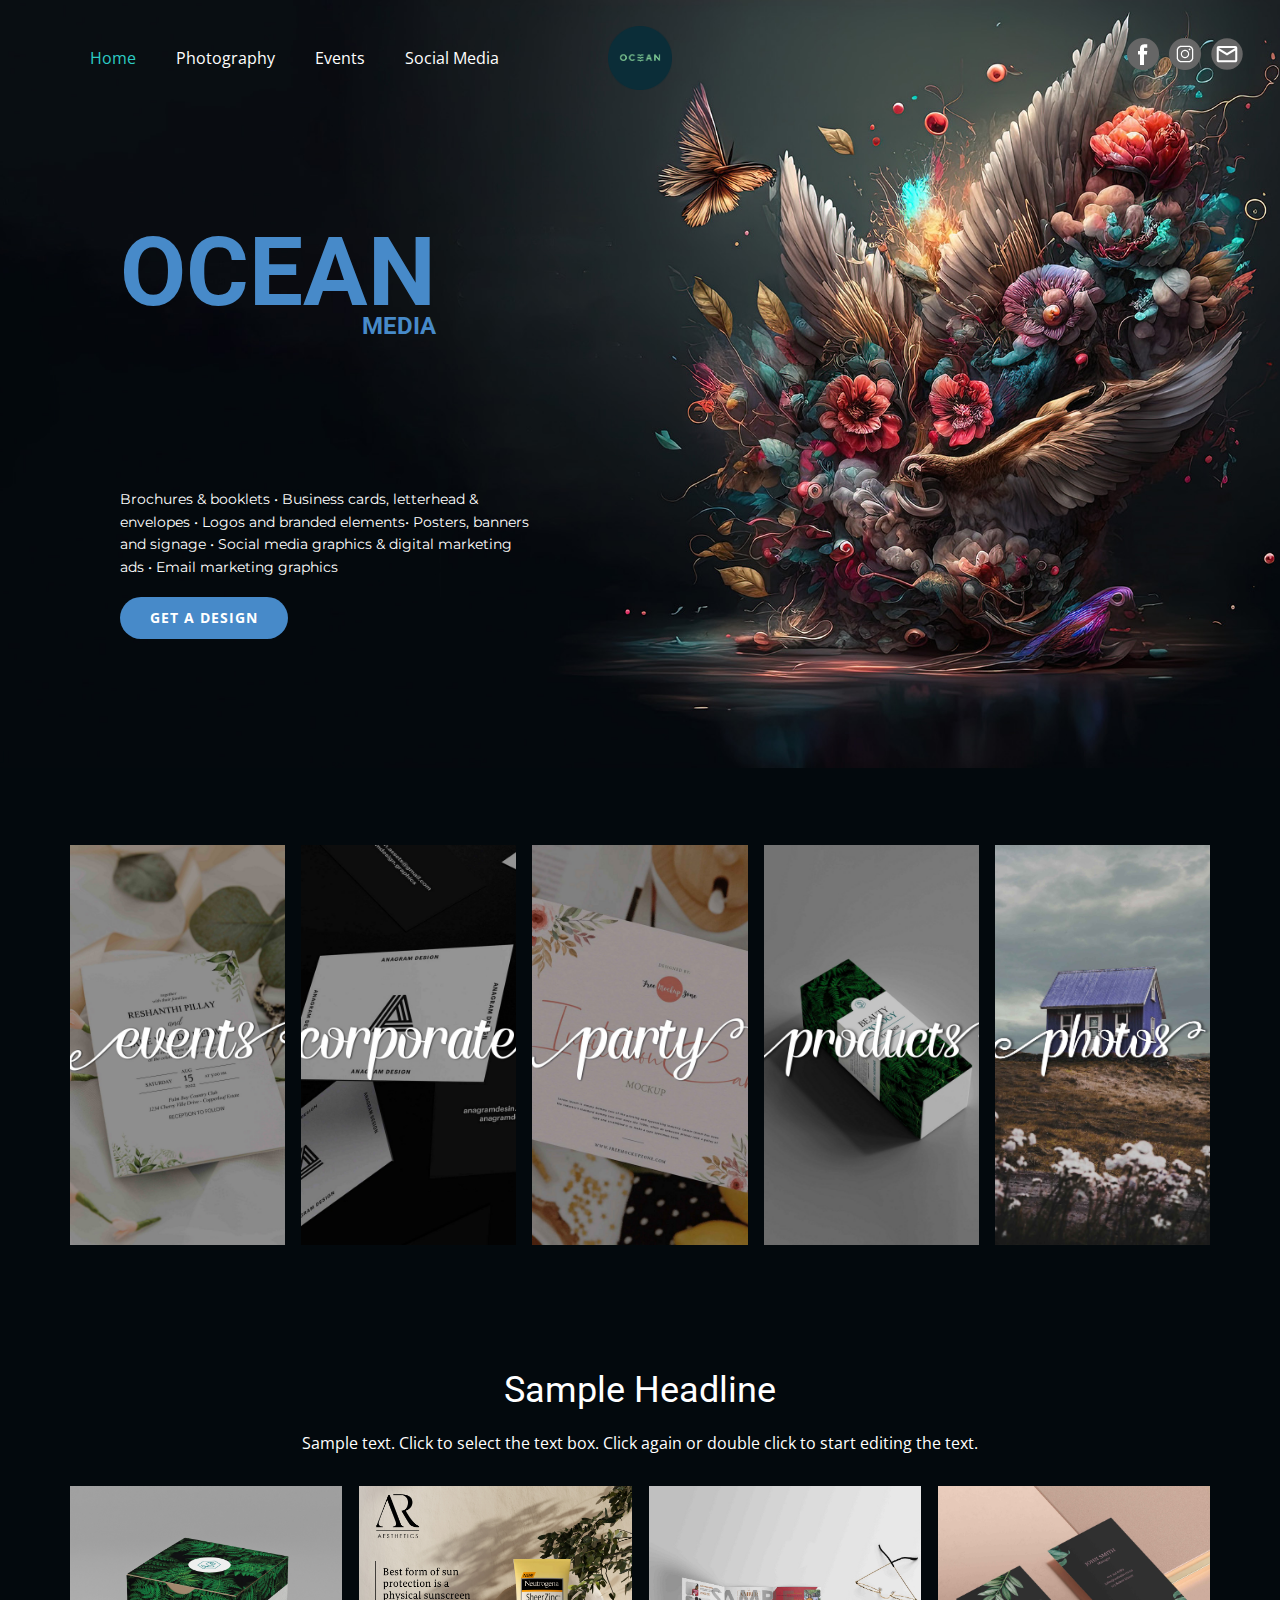
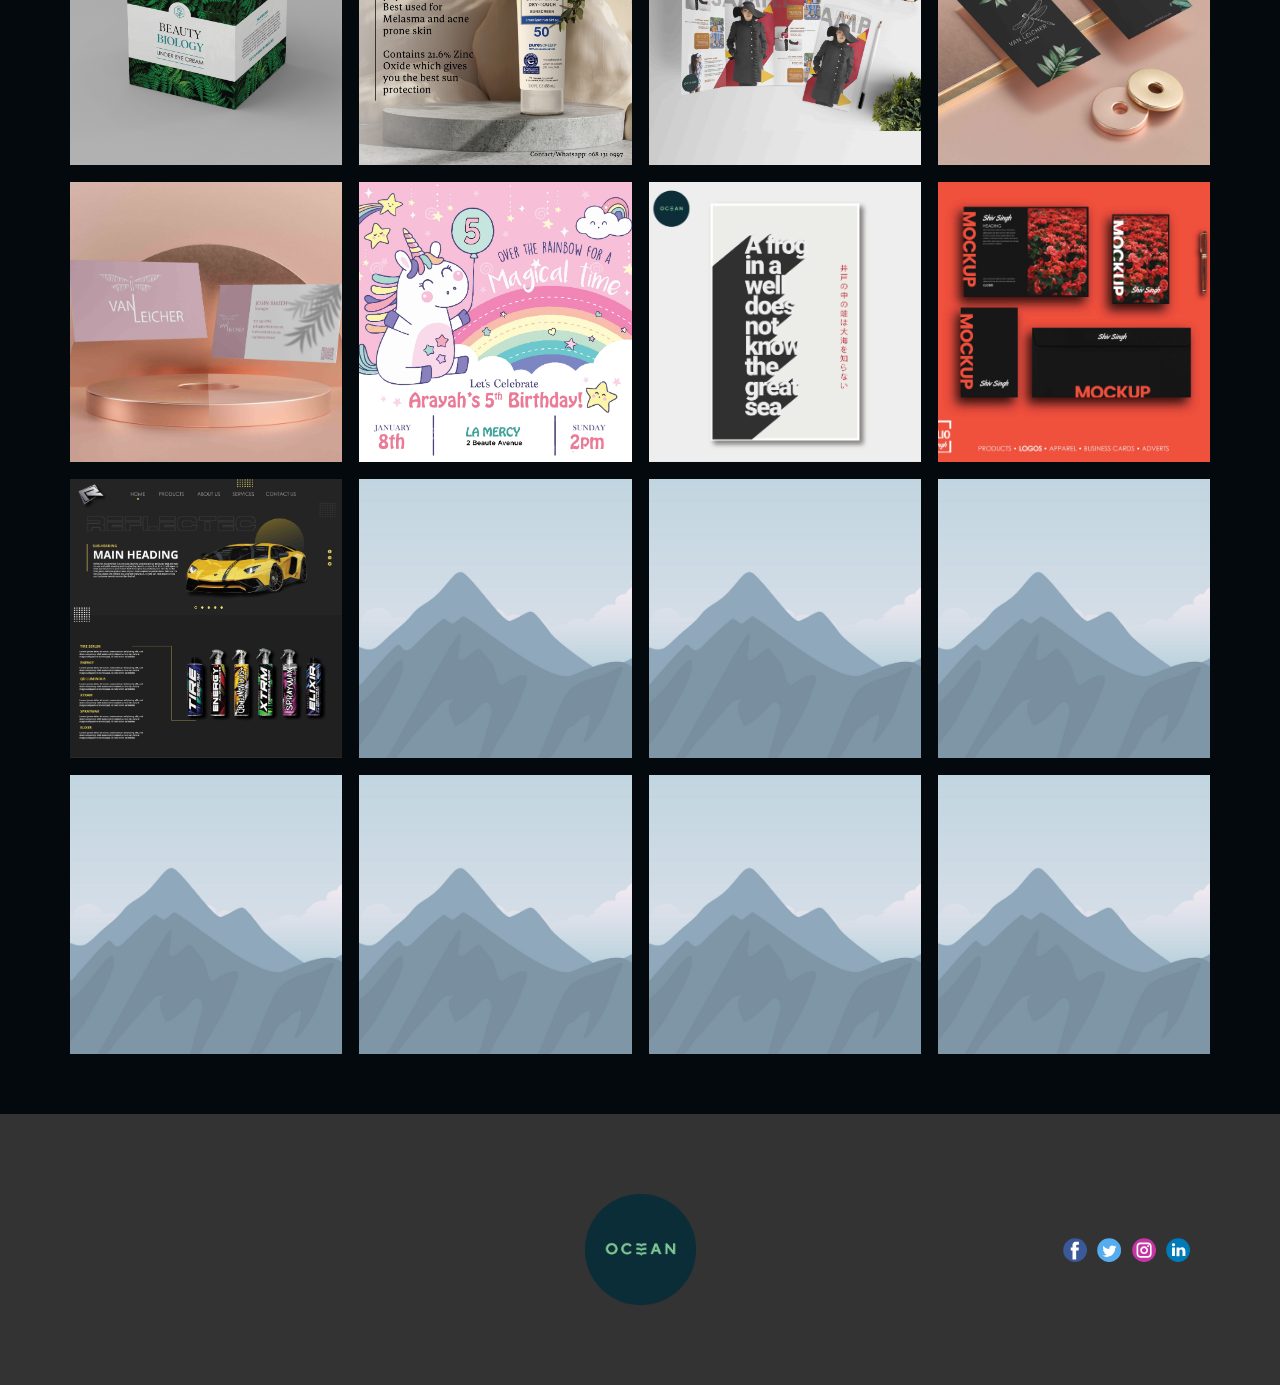
==== commit 995eef45: "update" ====
--- a/index.html
+++ b/index.html
@@ -279,10 +279,7 @@
                 <div class="u-container-layout u-valign-middle u-container-layout-1"><!--position-->
                   <div data-position="" class="u-position"><!--block-->
                     <div class="u-block">
-                      <div class="u-block-container u-clearfix"><!--block_header-->
-                        <h5 class="u-block-header u-text"><!--block_header_content--> Block header <!--/block_header_content--></h5><!--/block_header--><!--block_content-->
-                        <div class="u-block-content u-text"><!--block_content_content--> Block content. Lorem ipsum dolor sit amet, consectetur adipiscing elit nullam nunc justo sagittis suscipit ultrices. <!--/block_content_content--></div><!--/block_content-->
-                      </div>
+                      <div class="u-block-container u-clearfix"></div>
                     </div><!--/block-->
                   </div><!--/position-->
                 </div>
@@ -322,16 +319,4 @@
           </div>
         </div>
       </div></footer>
-    <section class="u-backlink u-clearfix u-grey-80">
-      <a class="u-link" href="https://nicepage.com/website-design" target="_blank">
-        <span>Website Design</span>
-      </a>
-      <p class="u-text">
-        <span>created with</span>
-      </p>
-      <a class="u-link" href="" target="_blank">
-        <span>WYSIWYG Web Builder</span>
-      </a>. 
-    </section>
-  
 </body></html>--- a/nicepage.css
+++ b/nicepage.css
@@ -40435,6 +40435,10 @@
   }
 }
 @media (max-width: 991px) {
+  .u-footer .u-layout-cell-1 {
+    min-height: 115px;
+  }
+
   .u-footer .u-container-layout-1 {
     padding-left: 30px;
     padding-right: 30px;
@@ -40459,6 +40463,10 @@
     min-height: 151px;
   }
 
+  .u-footer .u-layout-cell-1 {
+    min-height: 173px;
+  }
+
   .u-footer .u-container-layout-1 {
     padding-left: 10px;
     padding-right: 10px;
@@ -40477,7 +40485,11 @@
     margin-left: auto;
   }
 }
-
+@media (max-width: 575px) {
+  .u-footer .u-layout-cell-1 {
+    min-height: 109px;
+  }
+}
 
  /*begin-variables base-font-size*/ 
  html { font-size: 16px; }
